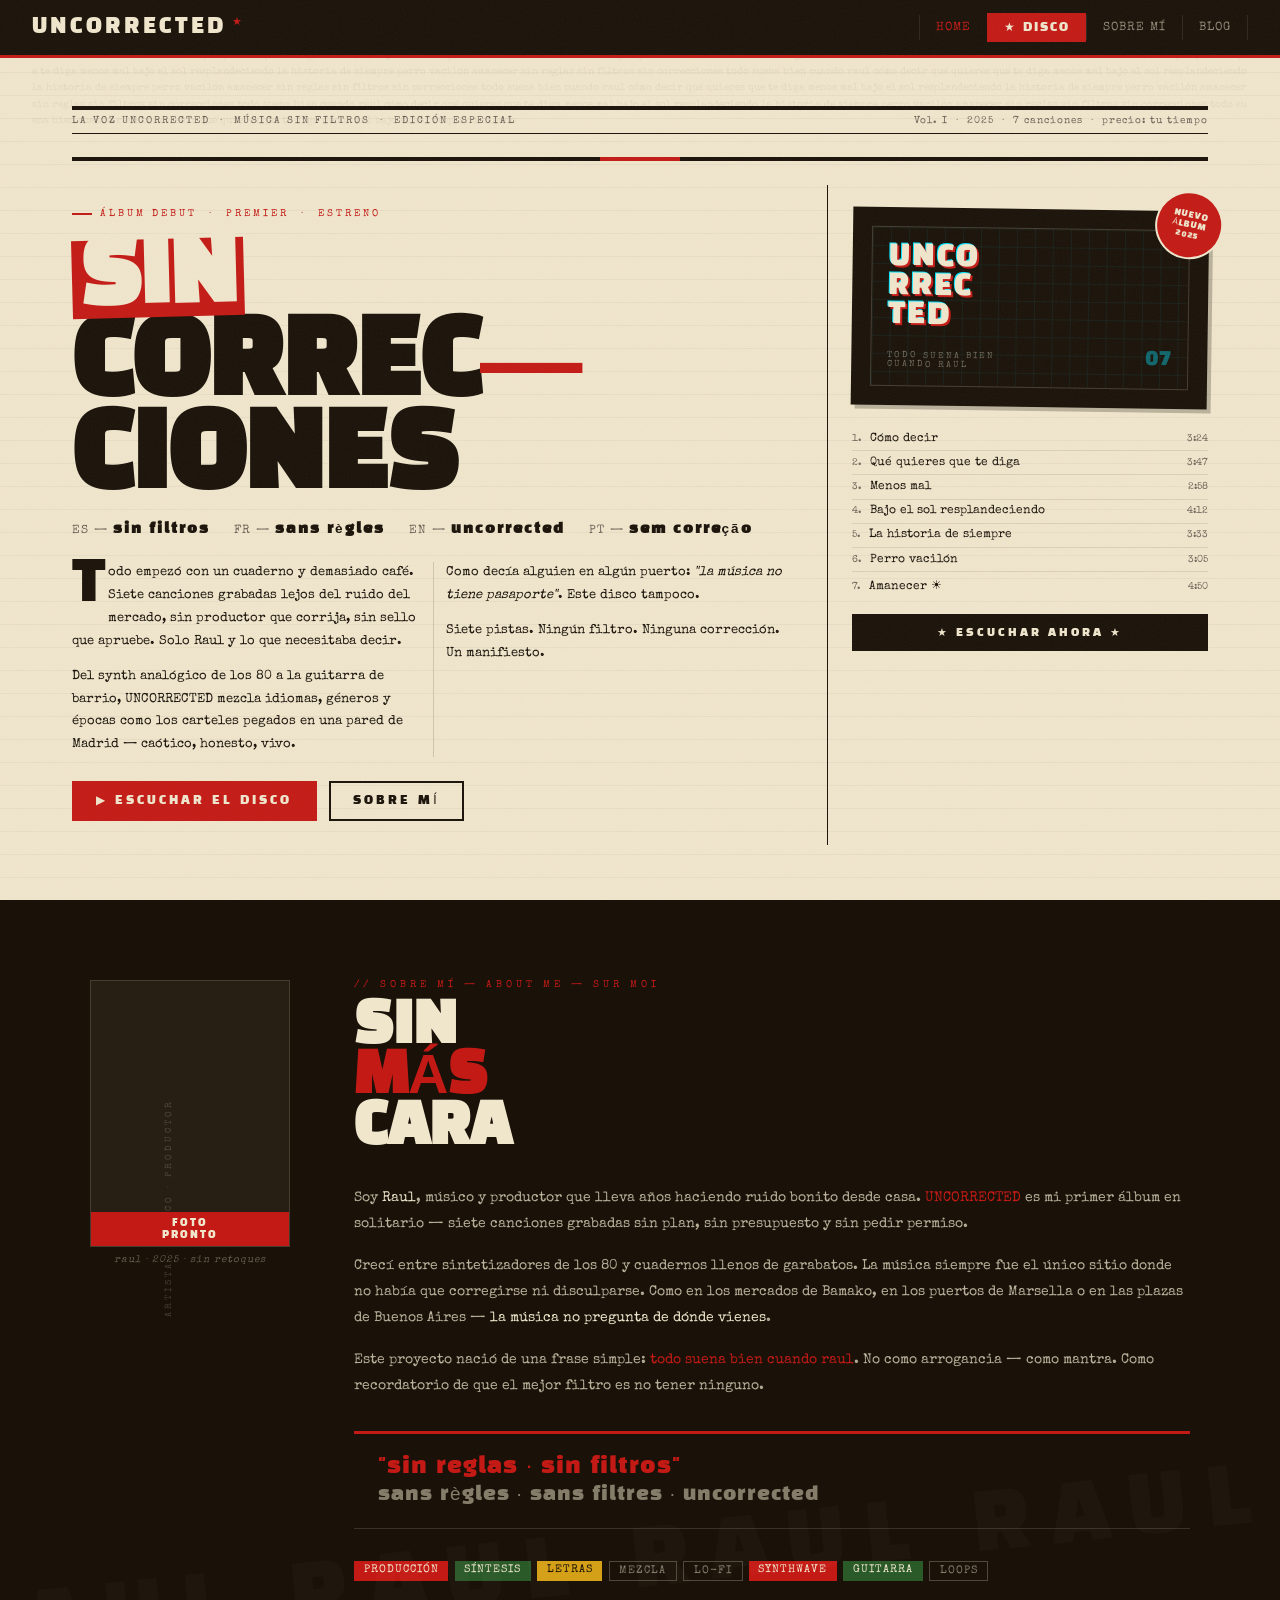
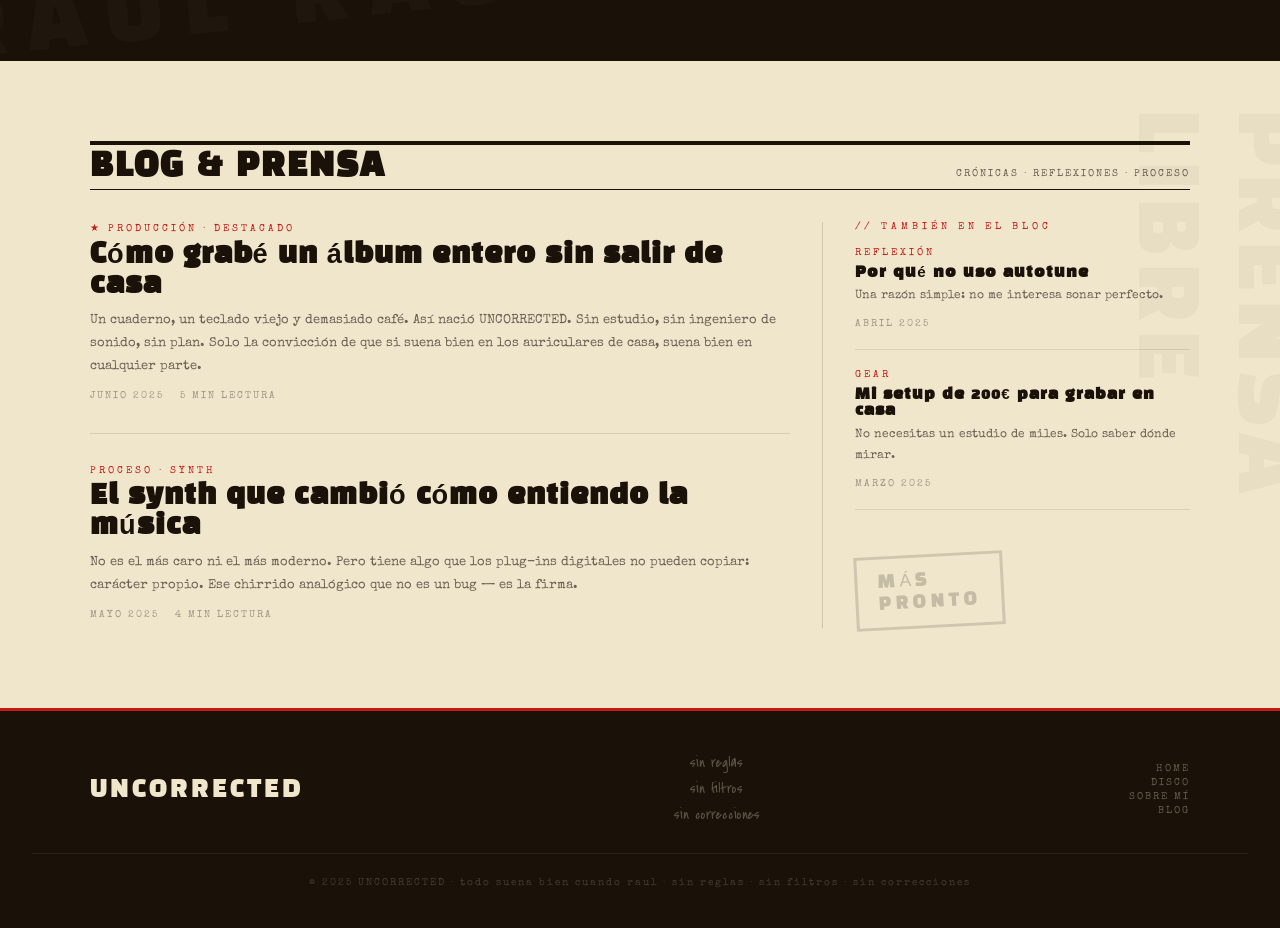
==== index.html @ 06283691 "Add files via upload" ====
<!DOCTYPE html>
<html lang="es">
<head>
<meta charset="UTF-8">
<meta name="viewport" content="width=device-width, initial-scale=1.0">
<title>UNCORRECTED — Home</title>
<link href="https://fonts.googleapis.com/css2?family=Black+Han+Sans&family=Special+Elite&family=Covered+By+Your+Grace&family=Bebas+Neue&family=Share+Tech+Mono&display=swap" rel="stylesheet">
<style>
*, *::before, *::after { margin: 0; padding: 0; box-sizing: border-box; }

:root {
  --papel: #F0E6CC;
  --papel-oscuro: #D9C9A3;
  --tinta: #1A1209;
  --rojo: #C41A15;
  --verde: #2A5A28;
  --amarillo: #D4A017;
  --gris: #6B6055;
  --nav-h: 58px;
}

html { scroll-behavior: smooth; }

body {
  background: var(--papel);
  color: var(--tinta);
  font-family: 'Special Elite', serif;
  overflow-x: hidden;
}

/* GRAIN texture overlay */
body::after {
  content: '';
  position: fixed;
  inset: 0;
  background-image: url("data:image/svg+xml,%3Csvg xmlns='http://www.w3.org/2000/svg' width='300' height='300'%3E%3Cfilter id='n'%3E%3CfeTurbulence type='fractalNoise' baseFrequency='0.75' numOctaves='4' stitchTiles='stitch'/%3E%3C/filter%3E%3Crect width='300' height='300' filter='url(%23n)' opacity='0.055'/%3E%3C/svg%3E");
  pointer-events: none;
  z-index: 9000;
}

/* ====== NAV ====== */
nav {
  position: fixed;
  top: 0; left: 0; right: 0;
  height: var(--nav-h);
  z-index: 5000;
  display: flex;
  justify-content: space-between;
  align-items: center;
  padding: 0 2rem;
  background: var(--tinta);
  border-bottom: 3px solid var(--rojo);
}

.nav-logo {
  font-family: 'Black Han Sans', sans-serif;
  font-size: 1.3rem;
  color: var(--papel);
  text-decoration: none;
  letter-spacing: 3px;
  position: relative;
}
.nav-logo::after {
  content: '★';
  color: var(--rojo);
  font-size: 0.7rem;
  margin-left: 6px;
  vertical-align: super;
}

.nav-links {
  display: flex;
  align-items: center;
  gap: 0;
}
.nav-links a {
  color: rgba(240,230,204,0.55);
  text-decoration: none;
  font-family: 'Special Elite', serif;
  font-size: 0.78rem;
  letter-spacing: 1px;
  text-transform: uppercase;
  padding: 0.4rem 1rem;
  border-left: 1px solid rgba(240,230,204,0.1);
  transition: color 0.15s, background 0.15s;
}
.nav-links a:last-child { border-right: 1px solid rgba(240,230,204,0.1); }
.nav-links a:hover { color: var(--papel); background: rgba(196,26,21,0.2); }
.nav-links a.active { color: var(--rojo); }
.nav-links a.nav-disco {
  color: var(--papel);
  background: var(--rojo);
  border-color: var(--rojo);
  font-family: 'Black Han Sans', sans-serif;
  letter-spacing: 2px;
}
.nav-links a.nav-disco:hover { background: #9e1410; }

.nav-burger {
  display: none;
  flex-direction: column;
  gap: 5px;
  cursor: pointer;
  background: none;
  border: none;
  padding: 4px;
}
.nav-burger span { display: block; width: 22px; height: 2px; background: var(--papel); }

/* ====== HERO — PERIÓDICO UNDERGROUND ====== */
.hero {
  min-height: 100vh;
  padding-top: var(--nav-h);
  position: relative;
  overflow: hidden;
  background: var(--papel);
}

/* Fondo de texto periódico fantasma */
.hero-newsprint {
  position: absolute;
  inset: 0;
  font-family: 'Special Elite', serif;
  font-size: 0.65rem;
  color: rgba(26,18,9,0.06);
  line-height: 1.55;
  padding: 2rem;
  word-break: break-all;
  overflow: hidden;
  pointer-events: none;
  user-select: none;
}

/* Líneas horizontales de periódico */
.hero::before {
  content: '';
  position: absolute;
  inset: 0;
  background-image: repeating-linear-gradient(
    0deg,
    transparent,
    transparent 22px,
    rgba(26,18,9,0.04) 22px,
    rgba(26,18,9,0.04) 23px
  );
  pointer-events: none;
}

.hero-inner {
  position: relative;
  z-index: 2;
  max-width: 1200px;
  margin: 0 auto;
  padding: 3rem 2rem 2rem;
  display: grid;
  grid-template-columns: 1fr 380px;
  grid-template-rows: auto auto;
  gap: 0;
  min-height: calc(100vh - var(--nav-h));
  align-items: start;
}

/* CABECERA DEL PERIÓDICO */
.paper-header {
  grid-column: 1 / -1;
  display: flex;
  align-items: center;
  justify-content: space-between;
  border-top: 4px solid var(--tinta);
  border-bottom: 1px solid var(--tinta);
  padding: 0.4rem 0;
  margin-bottom: 0;
}

.paper-title-row {
  font-family: 'Special Elite', serif;
  font-size: 0.62rem;
  color: var(--gris);
  letter-spacing: 2px;
  text-transform: uppercase;
}

.paper-edition {
  font-family: 'Special Elite', serif;
  font-size: 0.6rem;
  color: var(--gris);
  text-align: right;
  letter-spacing: 1px;
}

.paper-divider-row {
  grid-column: 1 / -1;
  display: flex;
  align-items: center;
  gap: 0;
  margin: 0;
}
.pd-thick { flex: 1; height: 4px; background: var(--tinta); }
.pd-red { width: 80px; height: 4px; background: var(--rojo); }
.pd-thin { flex: 1; height: 1px; background: var(--tinta); margin-top: 3px; }

/* COLUMNA PRINCIPAL — titular */
.hero-main {
  padding: 1.5rem 2rem 1.5rem 0;
  border-right: 1px solid var(--tinta);
  position: relative;
}

.hero-kicker {
  font-family: 'Special Elite', serif;
  font-size: 0.65rem;
  letter-spacing: 3px;
  text-transform: uppercase;
  color: var(--rojo);
  margin-bottom: 0.6rem;
  display: flex;
  align-items: center;
  gap: 0.5rem;
}
.hero-kicker::before {
  content: '';
  display: inline-block;
  width: 20px;
  height: 2px;
  background: var(--rojo);
}

.hero-headline {
  font-family: 'Black Han Sans', sans-serif;
  font-size: clamp(3.5rem, 8vw, 6.5rem);
  line-height: 0.9;
  color: var(--tinta);
  letter-spacing: -1px;
  margin-bottom: 1rem;
  position: relative;
}

.hero-headline .word-red { color: var(--rojo); }
.hero-headline .word-stamp {
  display: inline-block;
  background: var(--rojo);
  color: var(--papel);
  padding: 0 8px;
  transform: rotate(-1.5deg);
  font-size: 0.85em;
}

/* texto en varios idiomas */
.hero-multilang {
  display: flex;
  flex-wrap: wrap;
  gap: 0.5rem 1.5rem;
  margin-bottom: 1.5rem;
}
.lang-item {
  font-family: 'Special Elite', serif;
  font-size: 0.72rem;
  color: var(--gris);
  letter-spacing: 1px;
}
.lang-item strong {
  color: var(--tinta);
  font-family: 'Black Han Sans', sans-serif;
  font-size: 0.85rem;
  letter-spacing: 2px;
}

/* Texto cuerpo estilo artículo */
.hero-body-text {
  column-count: 2;
  column-gap: 1.5rem;
  column-rule: 1px solid rgba(26,18,9,0.15);
  font-size: 0.82rem;
  line-height: 1.75;
  color: var(--tinta);
  margin-bottom: 1.5rem;
}

.hero-body-text p { margin-bottom: 0.75rem; break-inside: avoid; }

.hero-body-text .dropcap::first-letter {
  font-family: 'Black Han Sans', sans-serif;
  font-size: 3.5rem;
  line-height: 0.8;
  float: left;
  margin: 0.1rem 0.15rem 0 0;
  color: var(--tinta);
}

/* CTA botones estilo sello */
.hero-ctas {
  display: flex;
  gap: 0.75rem;
  flex-wrap: wrap;
  align-items: center;
  margin-top: 1.5rem;
}

.btn-stamp {
  font-family: 'Black Han Sans', sans-serif;
  font-size: 0.75rem;
  letter-spacing: 3px;
  text-transform: uppercase;
  text-decoration: none;
  padding: 0.6rem 1.4rem;
  display: inline-block;
  transition: all 0.15s;
  position: relative;
}
.btn-stamp-rojo {
  background: var(--rojo);
  color: var(--papel);
  border: 2px solid var(--rojo);
}
.btn-stamp-rojo:hover {
  background: transparent;
  color: var(--rojo);
}
.btn-stamp-outline {
  background: transparent;
  color: var(--tinta);
  border: 2px solid var(--tinta);
}
.btn-stamp-outline:hover {
  background: var(--tinta);
  color: var(--papel);
}

/* COLUMNA LATERAL — carátula + datos */
.hero-side {
  padding: 1.5rem 0 1.5rem 1.5rem;
  position: relative;
}

/* PORTADA simulada */
.cover-card {
  background: var(--tinta);
  padding: 1.2rem;
  position: relative;
  margin-bottom: 1.25rem;
  transform: rotate(0.8deg);
  box-shadow: 4px 4px 0 rgba(26,18,9,0.25);
}

.cover-card-inner {
  border: 1px solid rgba(240,230,204,0.2);
  padding: 1rem;
  min-height: 160px;
  display: flex;
  flex-direction: column;
  justify-content: space-between;
  position: relative;
  overflow: hidden;
}

.cover-grid-bg {
  position: absolute;
  inset: 0;
  background-image:
    linear-gradient(rgba(0,229,255,0.06) 1px, transparent 1px),
    linear-gradient(90deg, rgba(0,229,255,0.06) 1px, transparent 1px);
  background-size: 18px 18px;
}

.cover-album-name {
  font-family: 'Black Han Sans', sans-serif;
  font-size: 1.8rem;
  color: var(--papel);
  text-shadow: 2px 2px 0 var(--rojo), -1px -1px 0 #00E5FF;
  letter-spacing: 2px;
  position: relative;
  z-index: 1;
  line-height: 1;
}

.cover-bottom {
  position: relative;
  z-index: 1;
  display: flex;
  justify-content: space-between;
  align-items: flex-end;
}
.cover-artist {
  font-family: 'Special Elite', serif;
  font-size: 0.55rem;
  color: rgba(240,230,204,0.4);
  letter-spacing: 2px;
  text-transform: uppercase;
}
.cover-pistas {
  font-family: 'Black Han Sans', sans-serif;
  font-size: 1.4rem;
  color: rgba(0,229,255,0.4);
}

/* STICKER decorativo */
.sticker {
  position: absolute;
  font-family: 'Black Han Sans', sans-serif;
  text-transform: uppercase;
  letter-spacing: 1px;
  border-radius: 50%;
  display: flex;
  align-items: center;
  justify-content: center;
  text-align: center;
  line-height: 1.2;
}

.sticker-1 {
  width: 68px; height: 68px;
  background: var(--rojo);
  color: var(--papel);
  font-size: 0.52rem;
  top: -20px; right: -14px;
  transform: rotate(12deg);
  z-index: 5;
  border: 2px solid var(--papel);
}

/* Track list lateral compacto */
.side-tracklist {
  list-style: none;
}
.side-tracklist li {
  display: flex;
  align-items: baseline;
  gap: 0.5rem;
  padding: 0.35rem 0;
  border-bottom: 1px solid rgba(26,18,9,0.1);
  font-size: 0.75rem;
  color: var(--tinta);
}
.side-tracklist li:last-child { border-bottom: none; }
.side-tracklist li .sn { color: var(--gris); font-size: 0.62rem; flex-shrink: 0; }
.side-tracklist li .strack { font-family: 'Special Elite', serif; flex: 1; }
.side-tracklist li .sdur { color: var(--gris); font-size: 0.6rem; flex-shrink: 0; }

/* ESCUCHAR link */
.listen-link {
  display: block;
  margin-top: 1rem;
  text-align: center;
  font-family: 'Black Han Sans', sans-serif;
  font-size: 0.7rem;
  letter-spacing: 3px;
  text-transform: uppercase;
  color: var(--papel);
  background: var(--tinta);
  padding: 0.6rem;
  text-decoration: none;
  border: 2px solid var(--tinta);
  transition: all 0.15s;
}
.listen-link:hover { background: var(--rojo); border-color: var(--rojo); }

/* ====== SOBRE MÍ ====== */
.sobre-section {
  position: relative;
  background: var(--tinta);
  color: var(--papel);
  padding: 5rem 2rem;
  overflow: hidden;
}

.sobre-section::before {
  content: 'RAUL RAUL RAUL RAUL RAUL RAUL RAUL RAUL RAUL RAUL RAUL RAUL RAUL RAUL RAUL RAUL RAUL RAUL RAUL RAUL';
  position: absolute;
  font-family: 'Black Han Sans', sans-serif;
  font-size: 5rem;
  color: rgba(240,230,204,0.025);
  white-space: nowrap;
  top: 50%;
  left: -5%;
  transform: rotate(-6deg) translateY(-50%);
  pointer-events: none;
  letter-spacing: 20px;
}

.sobre-inner {
  max-width: 1100px;
  margin: 0 auto;
  display: grid;
  grid-template-columns: 200px 1fr;
  gap: 4rem;
  align-items: start;
}

.sobre-tag {
  font-family: 'Special Elite', serif;
  font-size: 0.6rem;
  letter-spacing: 4px;
  color: var(--rojo);
  text-transform: uppercase;
  margin-bottom: 0.75rem;
}

.sobre-title {
  font-family: 'Black Han Sans', sans-serif;
  font-size: 3.5rem;
  line-height: 0.9;
  color: var(--papel);
  margin-bottom: 2rem;
  position: relative;
}

.sobre-left {
  position: relative;
}

/* Foto placeholder */
.foto-box {
  width: 100%;
  aspect-ratio: 3/4;
  background: rgba(240,230,204,0.06);
  border: 1px solid rgba(240,230,204,0.15);
  display: flex;
  align-items: center;
  justify-content: center;
  position: relative;
  overflow: hidden;
}
.foto-box::after {
  content: 'foto\Apronto';
  position: absolute;
  bottom: 0; left: 0; right: 0;
  background: var(--rojo);
  color: var(--papel);
  font-family: 'Black Han Sans', sans-serif;
  font-size: 0.6rem;
  letter-spacing: 2px;
  text-transform: uppercase;
  text-align: center;
  padding: 0.3rem;
  white-space: pre;
}

.foto-caption {
  font-family: 'Special Elite', serif;
  font-size: 0.62rem;
  color: rgba(240,230,204,0.35);
  margin-top: 0.5rem;
  text-align: center;
  letter-spacing: 1px;
  font-style: italic;
}

/* etiqueta rotada */
.rotated-label {
  position: absolute;
  left: -30px;
  top: 40%;
  transform: rotate(-90deg) translateX(-50%);
  transform-origin: center;
  font-family: 'Special Elite', serif;
  font-size: 0.55rem;
  letter-spacing: 3px;
  color: rgba(240,230,204,0.2);
  text-transform: uppercase;
  white-space: nowrap;
}

.sobre-right {}

.sobre-body {
  font-family: 'Special Elite', serif;
  font-size: 0.88rem;
  line-height: 1.85;
  color: rgba(240,230,204,0.75);
  margin-bottom: 1rem;
}
.sobre-body .acento { color: var(--papel); }
.sobre-body .rojo { color: var(--rojo); }

/* Cita destacada */
.pullquote {
  margin: 2rem 0;
  padding: 1.25rem 1.5rem;
  border-top: 3px solid var(--rojo);
  border-bottom: 1px solid rgba(240,230,204,0.15);
}
.pullquote p {
  font-family: 'Black Han Sans', sans-serif;
  font-size: 1.4rem;
  line-height: 1.2;
  color: var(--papel);
  letter-spacing: 1px;
}
.pullquote .lang-es { color: var(--rojo); }
.pullquote .lang-fr { color: rgba(240,230,204,0.5); font-size: 0.85em; }

/* Skills como banderas */
.skills-flags {
  display: flex;
  flex-wrap: wrap;
  gap: 0.4rem;
  margin-top: 1.5rem;
}
.flag-tag {
  font-family: 'Special Elite', serif;
  font-size: 0.7rem;
  padding: 0.2rem 0.6rem;
  text-transform: uppercase;
  letter-spacing: 1px;
}
.flag-rojo { background: var(--rojo); color: var(--papel); }
.flag-verde { background: var(--verde); color: var(--papel); }
.flag-amarillo { background: var(--amarillo); color: var(--tinta); }
.flag-outline { border: 1px solid rgba(240,230,204,0.25); color: rgba(240,230,204,0.5); }

/* ====== BLOG ====== */
.blog-section {
  background: var(--papel);
  padding: 5rem 2rem;
  position: relative;
  overflow: hidden;
}

/* sello PRENSA LIBRE fondo */
.blog-section::before {
  content: 'PRENSA LIBRE';
  position: absolute;
  right: -2rem;
  top: 3rem;
  font-family: 'Black Han Sans', sans-serif;
  font-size: 5rem;
  color: rgba(26,18,9,0.04);
  writing-mode: vertical-rl;
  letter-spacing: 8px;
  pointer-events: none;
}

.blog-inner {
  max-width: 1100px;
  margin: 0 auto;
}

.section-masthead {
  display: flex;
  align-items: baseline;
  justify-content: space-between;
  border-top: 4px solid var(--tinta);
  border-bottom: 1px solid var(--tinta);
  padding: 0.4rem 0;
  margin-bottom: 2rem;
}

.section-masthead h2 {
  font-family: 'Black Han Sans', sans-serif;
  font-size: 2rem;
  letter-spacing: 2px;
  line-height: 1;
}

.masthead-sub {
  font-family: 'Special Elite', serif;
  font-size: 0.62rem;
  color: var(--gris);
  letter-spacing: 2px;
  text-transform: uppercase;
}

/* Blog — disposición periódico */
.blog-cols {
  display: grid;
  grid-template-columns: 2fr 1fr;
  gap: 0;
}

.blog-col-main {
  padding-right: 2rem;
  border-right: 1px solid rgba(26,18,9,0.15);
}

.blog-col-side {
  padding-left: 2rem;
}

/* Post principal (grande) */
.post-featured {
  margin-bottom: 2rem;
  padding-bottom: 2rem;
  border-bottom: 1px solid rgba(26,18,9,0.12);
  cursor: pointer;
}

.post-tag {
  font-family: 'Special Elite', serif;
  font-size: 0.6rem;
  letter-spacing: 3px;
  text-transform: uppercase;
  color: var(--rojo);
  margin-bottom: 0.4rem;
}

.post-title {
  font-family: 'Black Han Sans', sans-serif;
  font-size: 1.7rem;
  line-height: 1.1;
  color: var(--tinta);
  margin-bottom: 0.6rem;
  letter-spacing: 1px;
  transition: color 0.15s;
}
.post-featured:hover .post-title { color: var(--rojo); }

.post-excerpt {
  font-family: 'Special Elite', serif;
  font-size: 0.82rem;
  line-height: 1.75;
  color: var(--gris);
  margin-bottom: 0.75rem;
}

.post-meta {
  font-family: 'Special Elite', serif;
  font-size: 0.6rem;
  color: rgba(107,96,85,0.6);
  letter-spacing: 2px;
  text-transform: uppercase;
  display: flex;
  gap: 1rem;
}
.post-meta span { display: flex; align-items: center; gap: 0.3rem; }

/* Post secundario */
.post-small {
  display: flex;
  flex-direction: column;
  gap: 0;
  padding-bottom: 1.25rem;
  margin-bottom: 1.25rem;
  border-bottom: 1px solid rgba(26,18,9,0.1);
  cursor: pointer;
  transition: all 0.15s;
}
.post-small:last-child { border-bottom: none; }
.post-small:hover .post-title { color: var(--rojo); }
.post-small .post-title { font-size: 0.95rem; margin-bottom: 0.3rem; }
.post-small .post-excerpt { font-size: 0.75rem; }

/* Sello PRÓXIMAMENTE */
.coming-soon-stamp {
  display: inline-block;
  background: transparent;
  border: 3px solid rgba(26,18,9,0.15);
  color: rgba(26,18,9,0.2);
  font-family: 'Black Han Sans', sans-serif;
  font-size: 1.1rem;
  letter-spacing: 4px;
  padding: 0.75rem 1.25rem;
  transform: rotate(-3deg);
  margin-top: 1.5rem;
}

/* ====== FOOTER ====== */
footer {
  background: var(--tinta);
  color: rgba(240,230,204,0.35);
  padding: 2.5rem 2rem;
  border-top: 3px solid var(--rojo);
}

.footer-inner {
  max-width: 1100px;
  margin: 0 auto;
  display: flex;
  justify-content: space-between;
  align-items: center;
  flex-wrap: wrap;
  gap: 1rem;
}

.footer-logo {
  font-family: 'Black Han Sans', sans-serif;
  font-size: 1.5rem;
  color: var(--papel);
  letter-spacing: 3px;
}

.footer-mantra {
  font-family: 'Covered By Your Grace', cursive;
  font-size: 0.9rem;
  color: rgba(240,230,204,0.3);
  line-height: 1.8;
  text-align: center;
}

.footer-links {
  display: flex;
  flex-direction: column;
  gap: 0.25rem;
  text-align: right;
}
.footer-links a {
  color: rgba(240,230,204,0.35);
  text-decoration: none;
  font-size: 0.65rem;
  letter-spacing: 2px;
  text-transform: uppercase;
  transition: color 0.15s;
}
.footer-links a:hover { color: var(--rojo); }

.footer-copy {
  width: 100%;
  text-align: center;
  font-size: 0.6rem;
  letter-spacing: 2px;
  border-top: 1px solid rgba(240,230,204,0.08);
  margin-top: 1.5rem;
  padding-top: 1.5rem;
  color: rgba(240,230,204,0.2);
}

/* ====== RESPONSIVE ====== */
@media (max-width: 800px) {
  .hero-inner { grid-template-columns: 1fr; }
  .hero-side { padding: 1rem 0 0; border-top: 1px solid var(--tinta); }
  .hero-main { border-right: none; padding-right: 0; }
  .hero-body-text { column-count: 1; }
  .sobre-inner { grid-template-columns: 1fr; gap: 2rem; }
  .sobre-left { display: none; }
  .blog-cols { grid-template-columns: 1fr; }
  .blog-col-main { border-right: none; padding-right: 0; }
  .blog-col-side { padding-left: 0; border-top: 1px solid rgba(26,18,9,0.1); margin-top: 2rem; padding-top: 2rem; }
  .nav-links { display: none; position: absolute; top: var(--nav-h); left: 0; right: 0; flex-direction: column; background: var(--tinta); border-bottom: 2px solid var(--rojo); padding: 0.5rem 0; }
  .nav-links.open { display: flex; }
  .nav-links a { border-left: none; border-bottom: 1px solid rgba(240,230,204,0.08); padding: 0.75rem 2rem; }
  .nav-burger { display: flex; }
  .footer-inner { flex-direction: column; text-align: center; }
  .footer-links { text-align: center; }
}
</style>
</head>
<body>

<!-- NAV -->
<nav>
  <a class="nav-logo" href="index.html">UNCORRECTED</a>
  <button class="nav-burger" id="burger" aria-label="Menú">
    <span></span><span></span><span></span>
  </button>
  <div class="nav-links" id="navLinks">
    <a href="index.html" class="active">Home</a>
    <a href="disco.html" class="nav-disco">★ Disco</a>
    <a href="#sobre-mi">Sobre mí</a>
    <a href="#blog">Blog</a>
  </div>
</nav>

<!-- HERO — PERIÓDICO -->
<section class="hero">
  <div class="hero-newsprint" aria-hidden="true">
    sin reglas sin filtros sin correcciones todo suena bien cuando raul cómo decir qué quieres que te diga menos mal bajo el sol resplandeciendo la historia de siempre perro vacilón amanecer sin reglas sin filtros sin correcciones todo suena bien cuando raul cómo decir qué quieres que te diga menos mal bajo el sol resplandeciendo la historia de siempre perro vacilón amanecer sin reglas sin filtros sin correcciones todo suena bien cuando raul cómo decir qué quieres que te diga menos mal bajo el sol resplandeciendo la historia de siempre perro vacilón amanecer sin reglas sin filtros sin correcciones todo suena bien cuando raul cómo decir qué quieres que te diga menos mal bajo el sol resplandeciendo la historia de siempre perro vacilón amanecer sin reglas sin filtros sin correcciones todo suena bien cuando raul cómo decir qué quieres que te diga menos mal bajo el sol resplandeciendo la historia de siempre perro vacilón amanecer sin reglas sin filtros sin correcciones todo suena bien cuando raul cómo decir qué quieres que te diga menos mal bajo el sol resplandeciendo la historia de siempre perro vacilón amanecer sin reglas sin filtros sin correcciones todo suena bien cuando raul cómo decir qué quieres que te diga menos mal bajo el sol resplandeciendo
  </div>

  <div class="hero-inner">

    <!-- cabecera periódico -->
    <div class="paper-header">
      <div class="paper-title-row">
        La Voz Uncorrected &nbsp;·&nbsp; Música Sin Filtros &nbsp;·&nbsp; Edición Especial
      </div>
      <div class="paper-edition">
        Vol. I &nbsp;·&nbsp; 2025 &nbsp;·&nbsp; 7 canciones &nbsp;·&nbsp; precio: tu tiempo
      </div>
    </div>

    <!-- divisor grueso rojo -->
    <div class="paper-divider-row">
      <div class="pd-thick"></div>
      <div class="pd-red"></div>
      <div class="pd-thick"></div>
    </div>

    <!-- COLUMNA PRINCIPAL -->
    <div class="hero-main">
      <div class="hero-kicker">álbum debut &nbsp;·&nbsp; premier &nbsp;·&nbsp; estreno</div>

      <h1 class="hero-headline">
        <span class="word-stamp">SIN</span><br>
        CORREC<span class="word-red">—</span><br>
        CIONES
      </h1>

      <div class="hero-multilang">
        <span class="lang-item">ES — <strong>sin filtros</strong></span>
        <span class="lang-item">FR — <strong>sans règles</strong></span>
        <span class="lang-item">EN — <strong>uncorrected</strong></span>
        <span class="lang-item">PT — <strong>sem correção</strong></span>
      </div>

      <div class="hero-body-text">
        <p class="dropcap">Todo empezó con un cuaderno y demasiado café. Siete canciones grabadas lejos del ruido del mercado, sin productor que corrija, sin sello que apruebe. Solo Raul y lo que necesitaba decir.</p>
        <p>Del synth analógico de los 80 a la guitarra de barrio, UNCORRECTED mezcla idiomas, géneros y épocas como los carteles pegados en una pared de Madrid — caótico, honesto, vivo.</p>
        <p>Como decía alguien en algún puerto: <em>"la música no tiene pasaporte"</em>. Este disco tampoco.</p>
        <p>Siete pistas. Ningún filtro. Ninguna corrección. Un manifiesto.</p>
      </div>

      <div class="hero-ctas">
        <a href="disco.html" class="btn-stamp btn-stamp-rojo">▶ Escuchar el disco</a>
        <a href="#sobre-mi" class="btn-stamp btn-stamp-outline">Sobre mí</a>
      </div>
    </div>

    <!-- COLUMNA LATERAL -->
    <div class="hero-side">
      <div class="cover-card">
        <div class="sticker sticker-1">NUEVO<br>ÁLBUM<br>2025</div>
        <div class="cover-card-inner">
          <div class="cover-grid-bg"></div>
          <div class="cover-album-name">UNCO<br>RREC<br>TED</div>
          <div class="cover-bottom">
            <div class="cover-artist">todo suena bien<br>cuando raul</div>
            <div class="cover-pistas">07</div>
          </div>
        </div>
      </div>

      <ul class="side-tracklist">
        <li><span class="sn">1.</span><span class="strack">Cómo decir</span><span class="sdur">3:24</span></li>
        <li><span class="sn">2.</span><span class="strack">Qué quieres que te diga</span><span class="sdur">3:47</span></li>
        <li><span class="sn">3.</span><span class="strack">Menos mal</span><span class="sdur">2:58</span></li>
        <li><span class="sn">4.</span><span class="strack">Bajo el sol resplandeciendo</span><span class="sdur">4:12</span></li>
        <li><span class="sn">5.</span><span class="strack">La historia de siempre</span><span class="sdur">3:33</span></li>
        <li><span class="sn">6.</span><span class="strack">Perro vacilón</span><span class="sdur">3:05</span></li>
        <li><span class="sn">7.</span><span class="strack">Amanecer ☀</span><span class="sdur">4:50</span></li>
      </ul>

      <a href="disco.html" class="listen-link">★ ESCUCHAR AHORA ★</a>
    </div>

  </div>
</section>

<!-- SOBRE MÍ -->
<section class="sobre-section" id="sobre-mi">
  <div class="sobre-inner">
    <div class="sobre-left">
      <div class="rotated-label">ARTISTA · MÚSICO · PRODUCTOR</div>
      <div class="foto-box"></div>
      <div class="foto-caption">raul · 2025 · sin retoques</div>
    </div>

    <div class="sobre-right">
      <div class="sobre-tag">// sobre mí — about me — sur moi</div>
      <h2 class="sobre-title">SIN<br><span style="color:var(--rojo)">MÁS</span><br>CARA</h2>

      <p class="sobre-body">
        Soy <span class="acento">Raul</span>, músico y productor que lleva años haciendo ruido bonito desde casa. <span class="rojo">UNCORRECTED</span> es mi primer álbum en solitario — siete canciones grabadas sin plan, sin presupuesto y sin pedir permiso.
      </p>
      <p class="sobre-body">
        Crecí entre sintetizadores de los 80 y cuadernos llenos de garabatos. La música siempre fue el único sitio donde no había que corregirse ni disculparse. Como en los mercados de Bamako, en los puertos de Marsella o en las plazas de Buenos Aires — <span class="acento">la música no pregunta de dónde vienes</span>.
      </p>
      <p class="sobre-body">
        Este proyecto nació de una frase simple: <span class="rojo">todo suena bien cuando raul</span>. No como arrogancia — como mantra. Como recordatorio de que el mejor filtro es no tener ninguno.
      </p>

      <div class="pullquote">
        <p><span class="lang-es">"sin reglas · sin filtros"</span><br><span class="lang-fr">sans règles · sans filtres · uncorrected</span></p>
      </div>

      <div class="skills-flags">
        <span class="flag-tag flag-rojo">Producción</span>
        <span class="flag-tag flag-verde">Síntesis</span>
        <span class="flag-tag flag-amarillo">Letras</span>
        <span class="flag-tag flag-outline">Mezcla</span>
        <span class="flag-tag flag-outline">Lo-fi</span>
        <span class="flag-tag flag-rojo">Synthwave</span>
        <span class="flag-tag flag-verde">Guitarra</span>
        <span class="flag-tag flag-outline">Loops</span>
      </div>
    </div>
  </div>
</section>

<!-- BLOG -->
<section class="blog-section" id="blog">
  <div class="blog-inner">
    <div class="section-masthead">
      <h2>BLOG &amp; PRENSA</h2>
      <span class="masthead-sub">crónicas · reflexiones · proceso</span>
    </div>

    <div class="blog-cols">
      <div class="blog-col-main">
        <!-- Post grande -->
        <article class="post-featured">
          <div class="post-tag">★ Producción · destacado</div>
          <h3 class="post-title">Cómo grabé un álbum entero sin salir de casa</h3>
          <p class="post-excerpt">Un cuaderno, un teclado viejo y demasiado café. Así nació UNCORRECTED. Sin estudio, sin ingeniero de sonido, sin plan. Solo la convicción de que si suena bien en los auriculares de casa, suena bien en cualquier parte.</p>
          <div class="post-meta">
            <span>Junio 2025</span>
            <span>5 min lectura</span>
          </div>
        </article>

        <!-- Post mediano -->
        <article class="post-featured" style="margin-bottom:0; padding-bottom:0; border-bottom:none;">
          <div class="post-tag">Proceso · synth</div>
          <h3 class="post-title">El synth que cambió cómo entiendo la música</h3>
          <p class="post-excerpt">No es el más caro ni el más moderno. Pero tiene algo que los plug-ins digitales no pueden copiar: carácter propio. Ese chirrido analógico que no es un bug — es la firma.</p>
          <div class="post-meta">
            <span>Mayo 2025</span>
            <span>4 min lectura</span>
          </div>
        </article>
      </div>

      <div class="blog-col-side">
        <div class="sobre-tag" style="margin-bottom:1rem;">// también en el bloc</div>

        <article class="post-small">
          <div class="post-tag">Reflexión</div>
          <h4 class="post-title">Por qué no uso autotune</h4>
          <p class="post-excerpt">Una razón simple: no me interesa sonar perfecto.</p>
          <div class="post-meta"><span>Abril 2025</span></div>
        </article>

        <article class="post-small">
          <div class="post-tag">Gear</div>
          <h4 class="post-title">Mi setup de 200€ para grabar en casa</h4>
          <p class="post-excerpt">No necesitas un estudio de miles. Solo saber dónde mirar.</p>
          <div class="post-meta"><span>Marzo 2025</span></div>
        </article>

        <div class="coming-soon-stamp">MÁS<br>PRONTO</div>
      </div>
    </div>
  </div>
</section>

<!-- FOOTER -->
<footer>
  <div class="footer-inner">
    <div class="footer-logo">UNCORRECTED</div>
    <div class="footer-mantra">
      sin reglas<br>
      sin filtros<br>
      sin correcciones
    </div>
    <div class="footer-links">
      <a href="index.html">Home</a>
      <a href="disco.html">Disco</a>
      <a href="#sobre-mi">Sobre mí</a>
      <a href="#blog">Blog</a>
    </div>
  </div>
  <div class="footer-copy">© 2025 UNCORRECTED · todo suena bien cuando raul · sin reglas · sin filtros · sin correcciones</div>
</footer>

<script>
document.getElementById('burger').addEventListener('click', () =>
  document.getElementById('navLinks').classList.toggle('open')
);
</script>
</body>
</html>
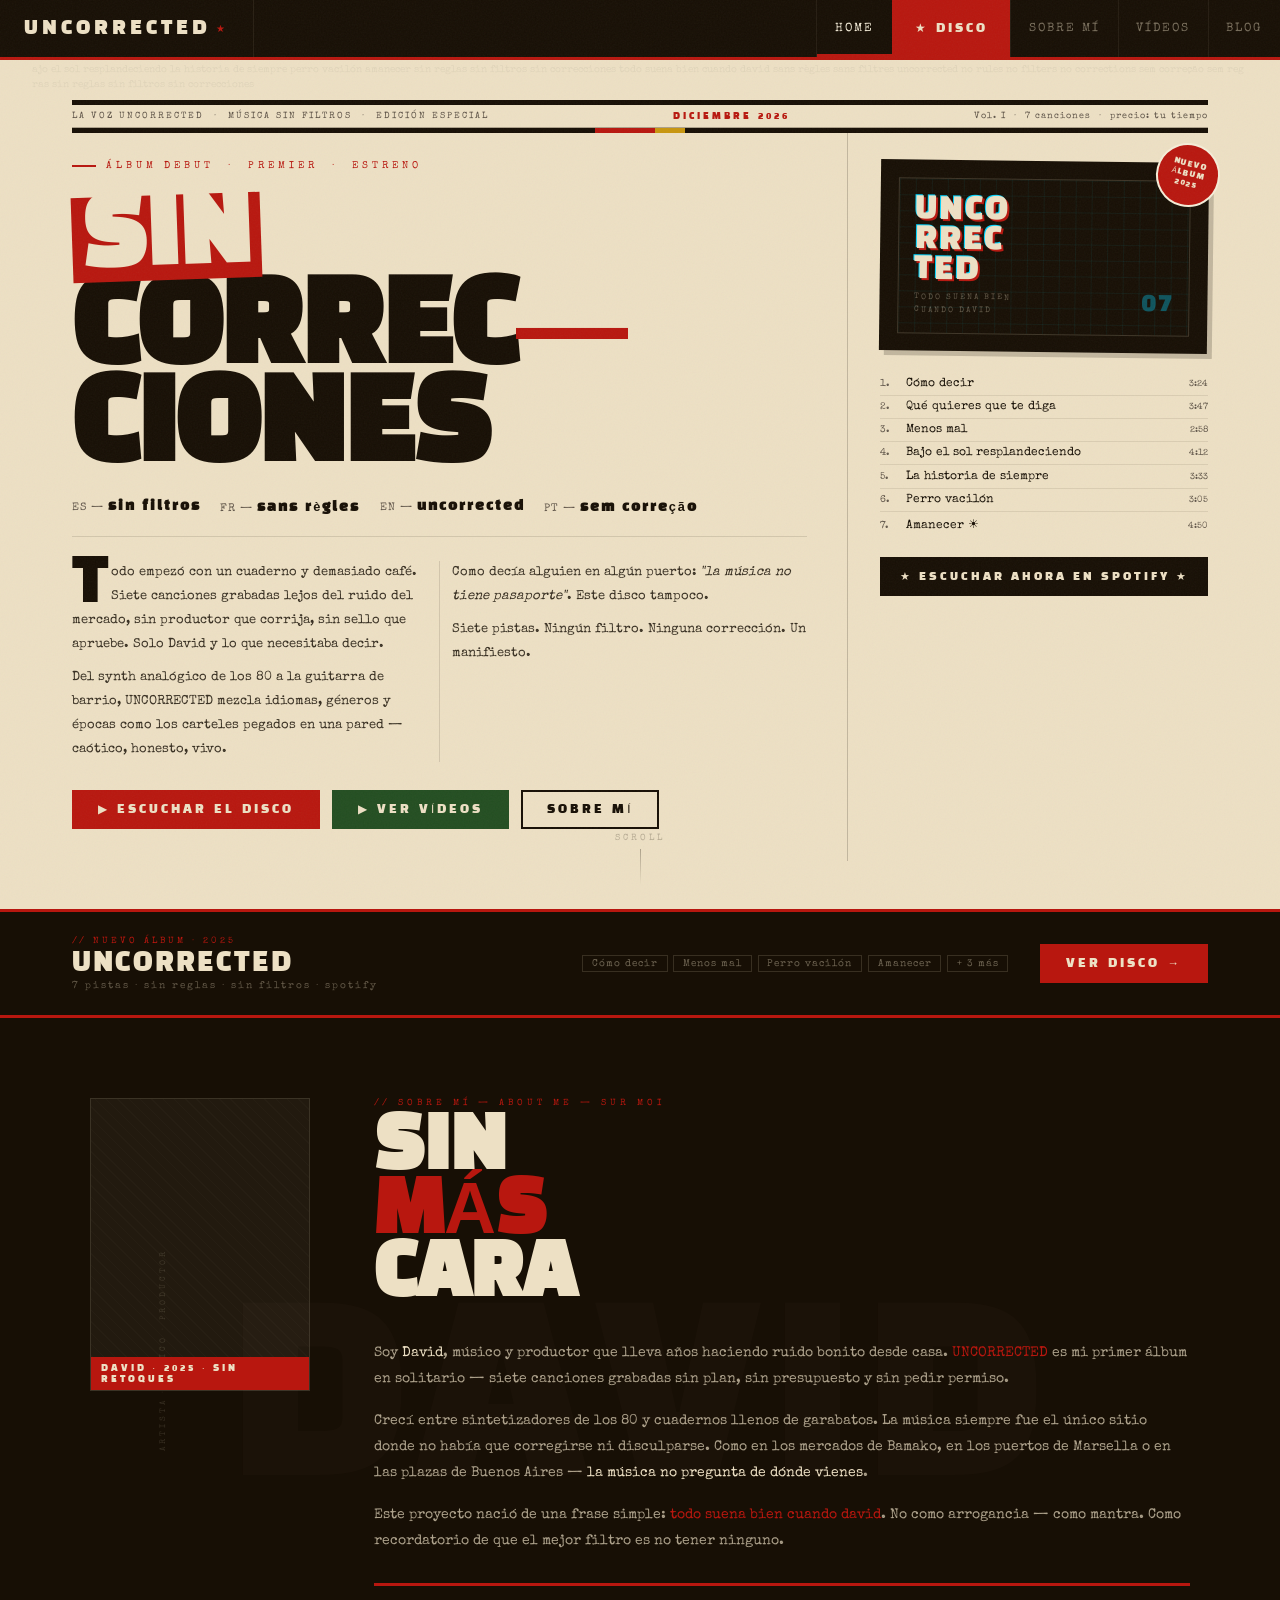
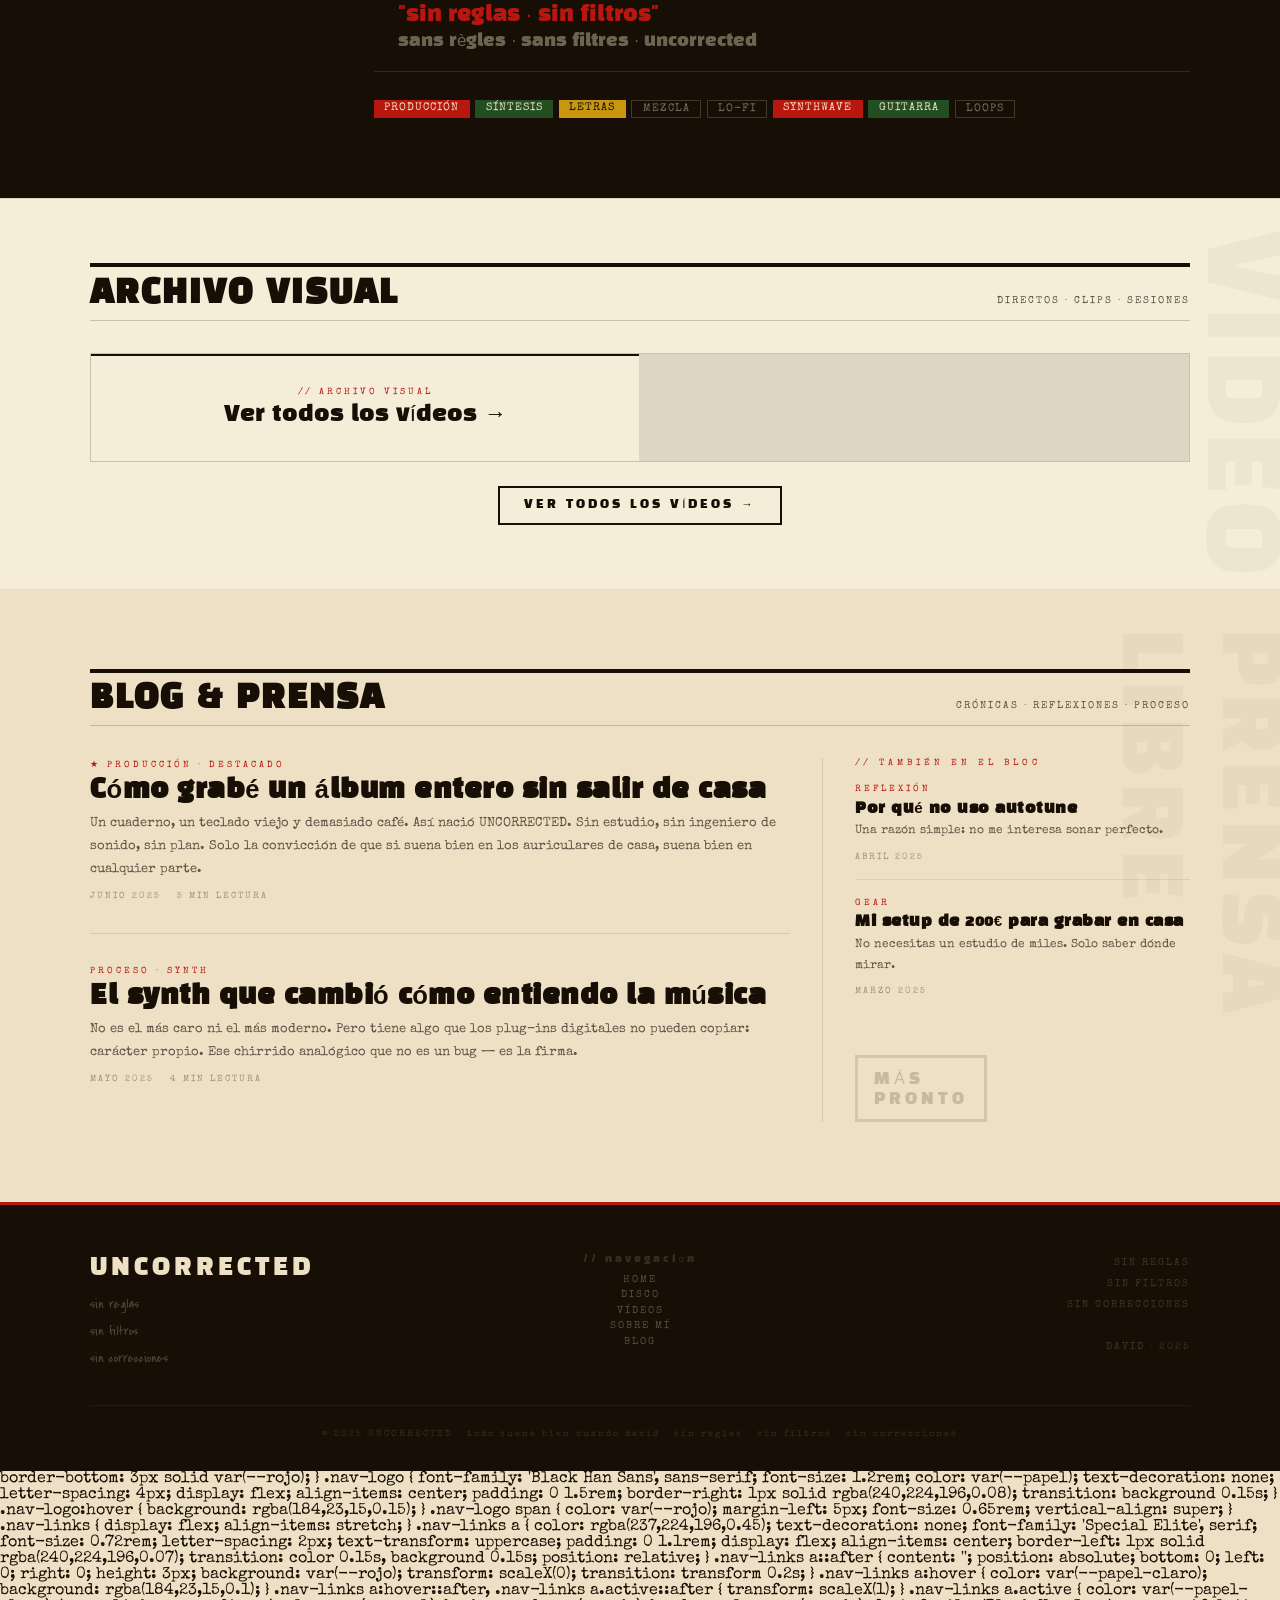
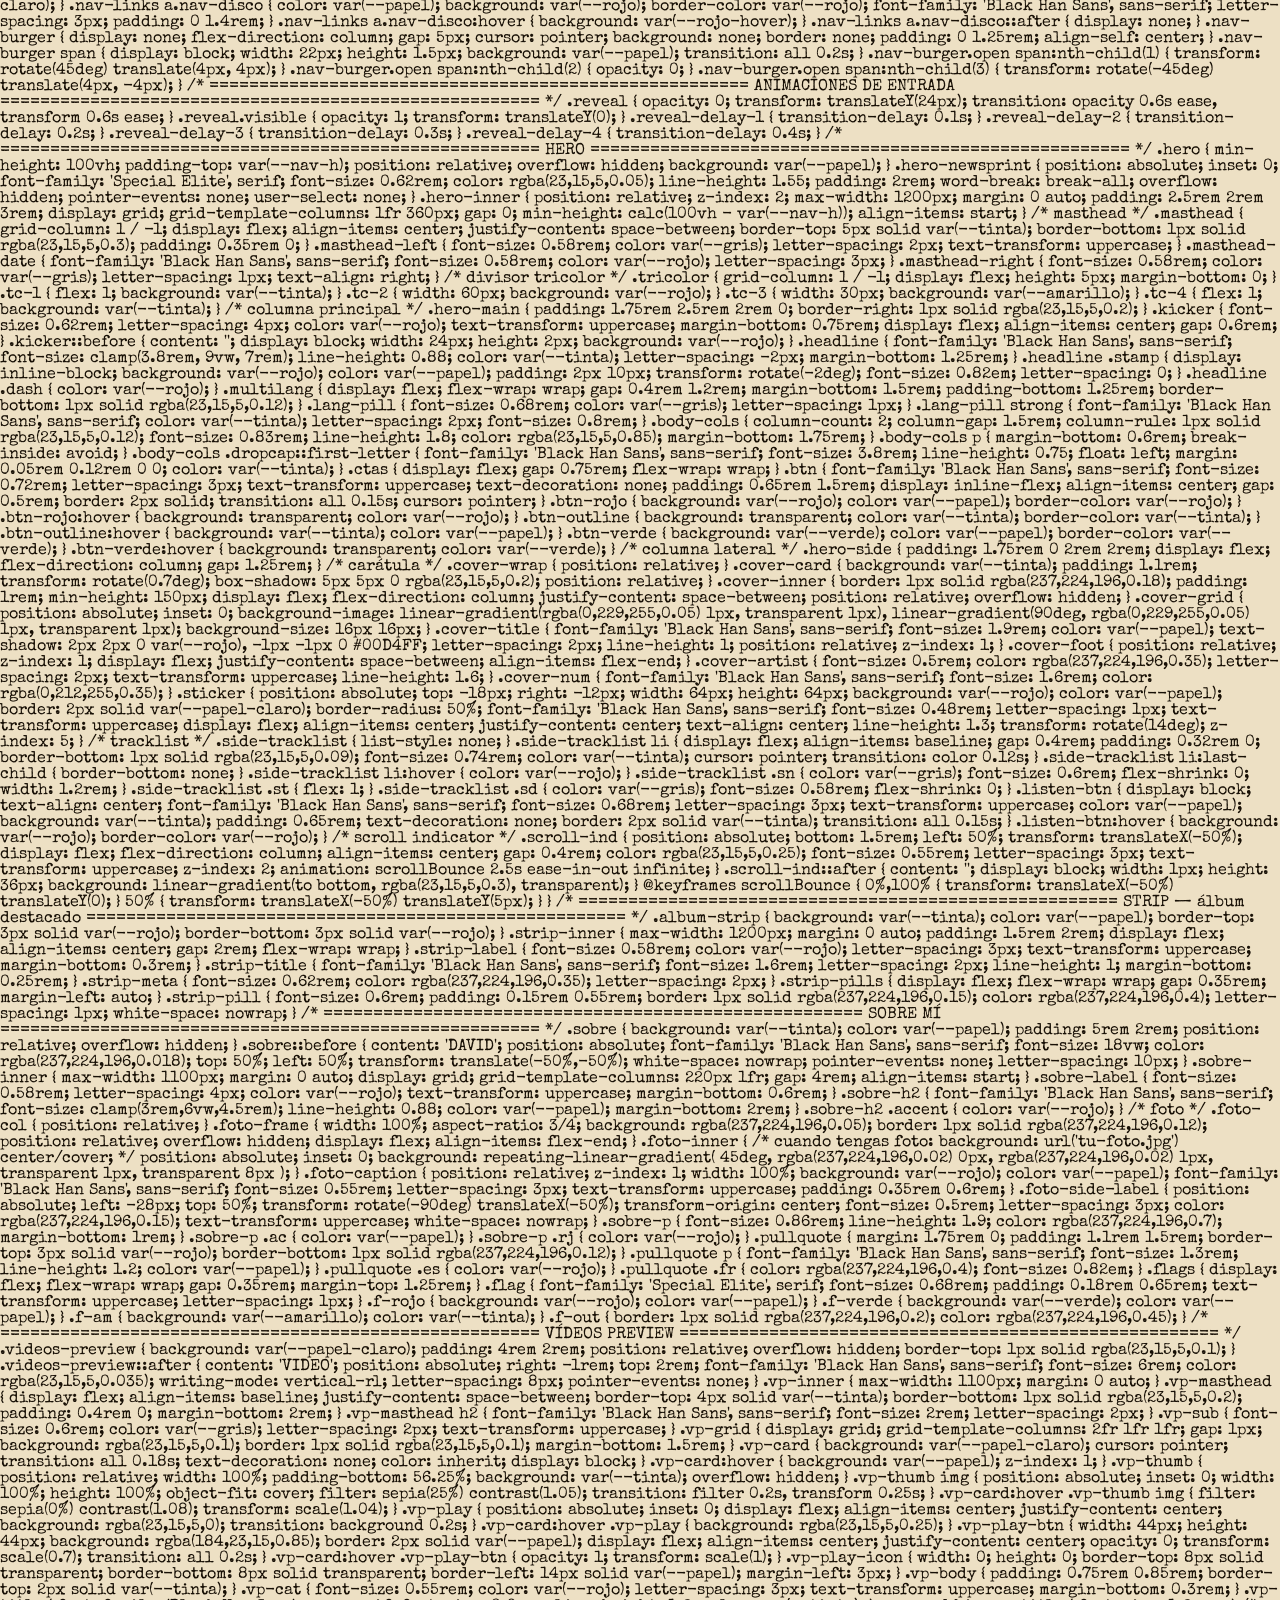
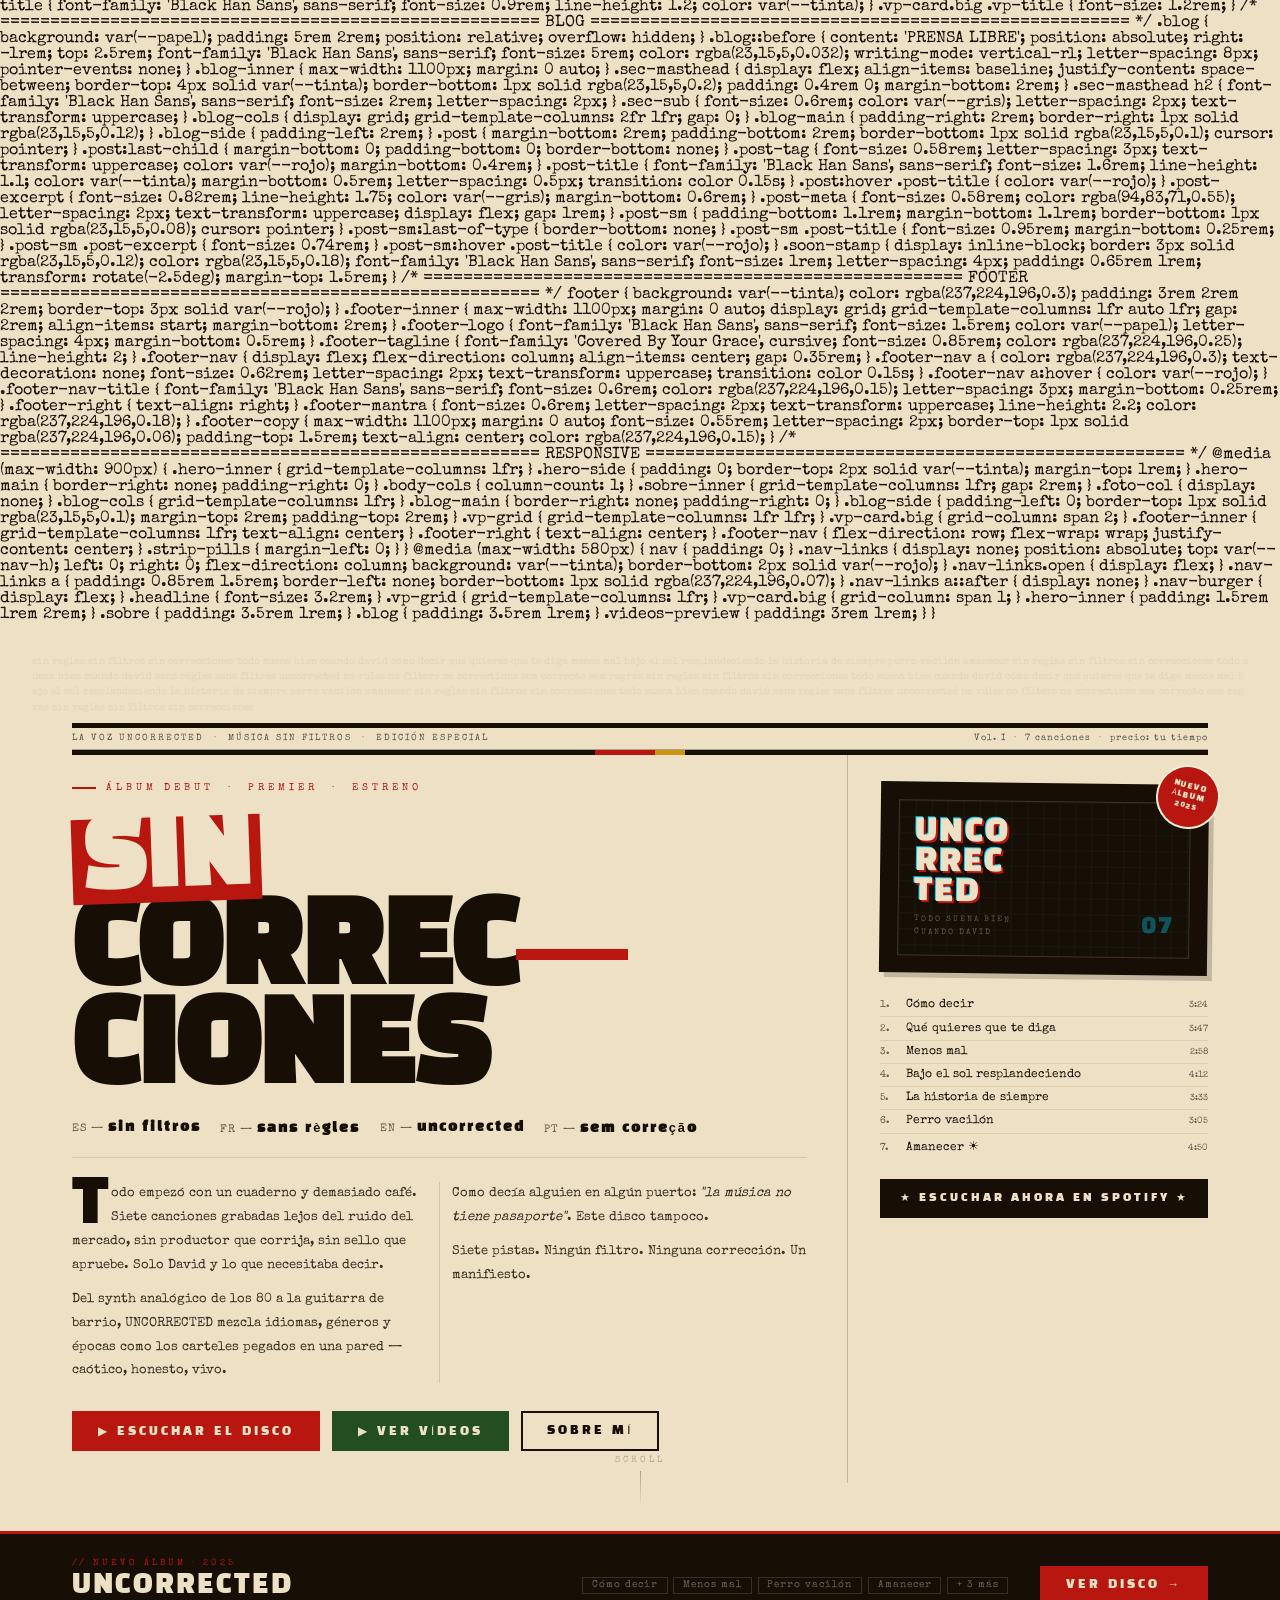
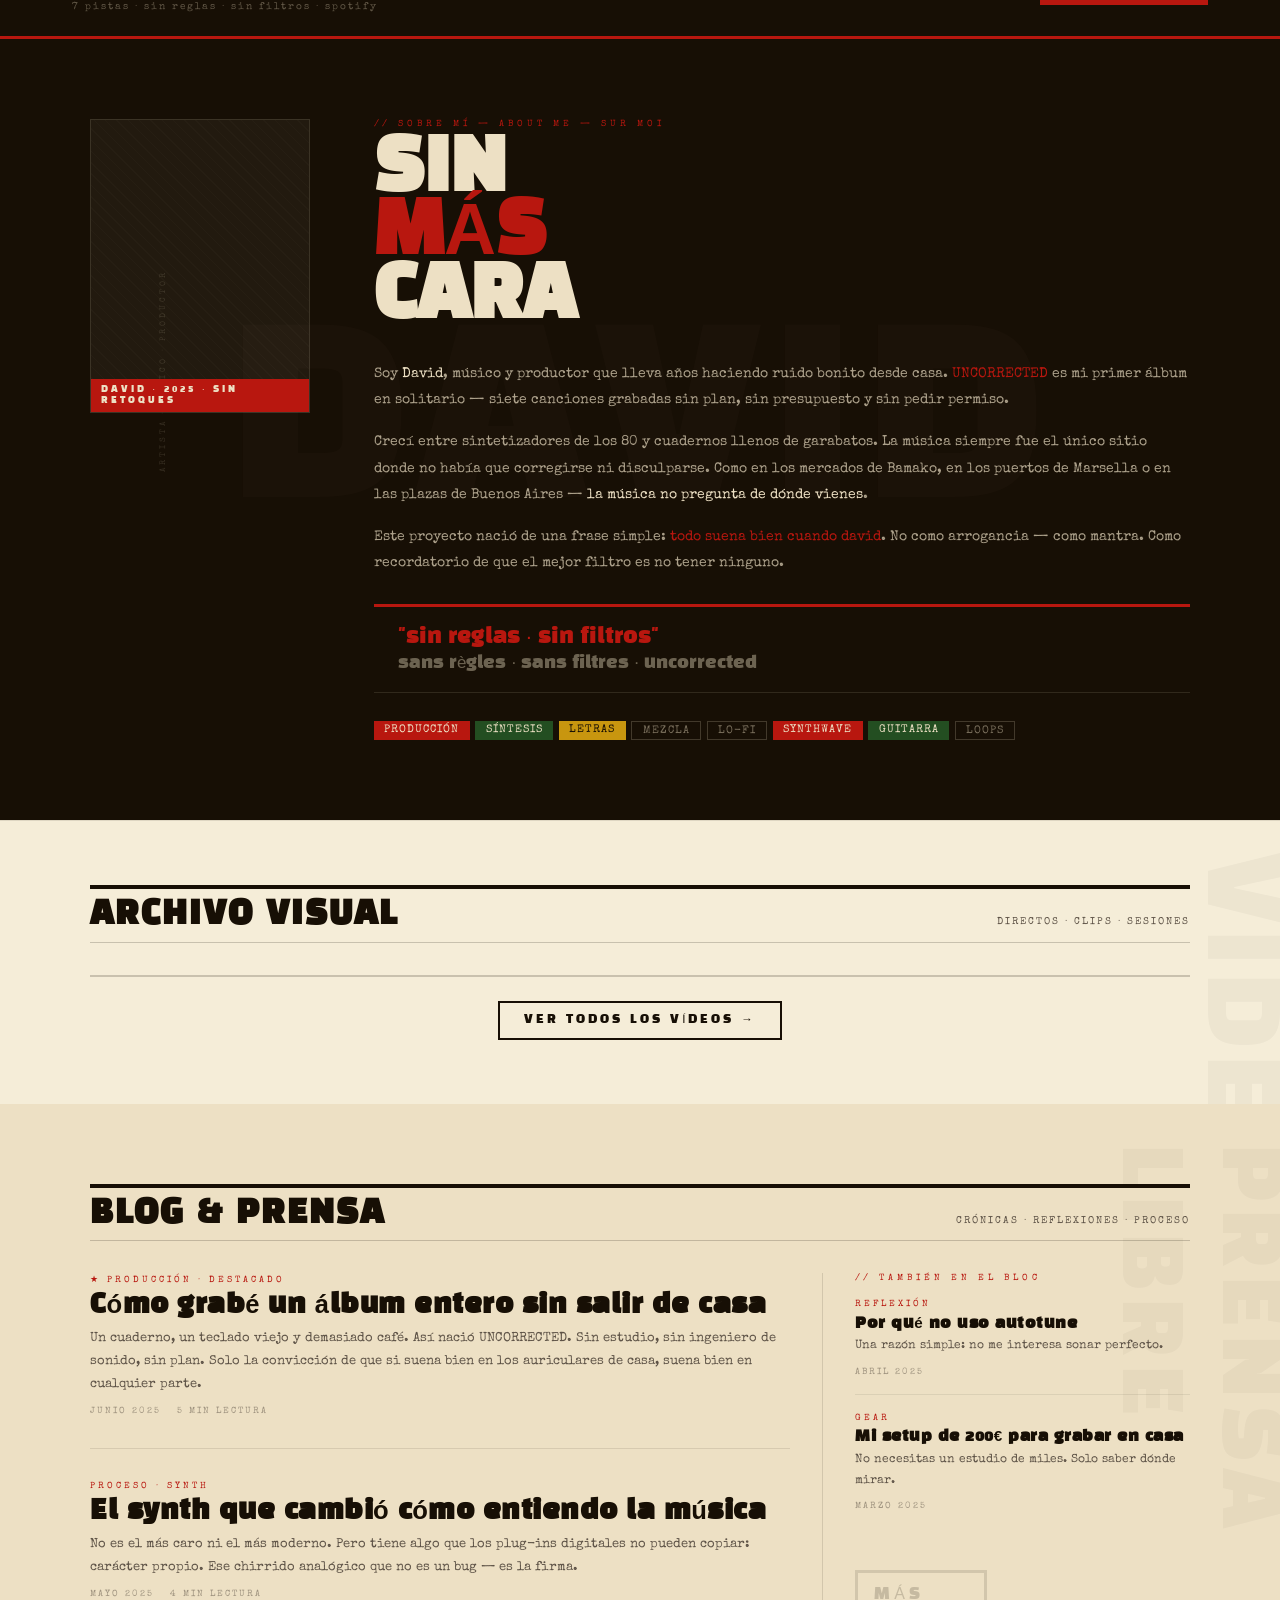
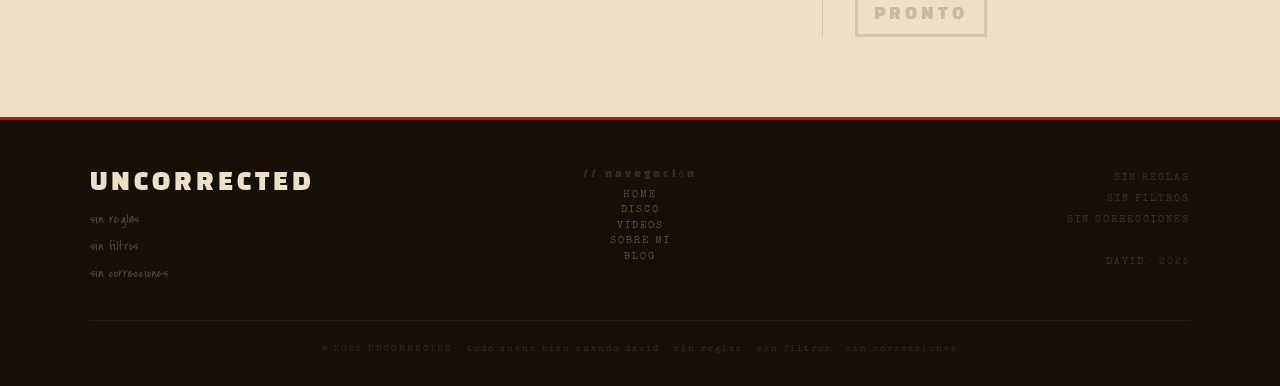
==== commit 32489419: "change the json id" ====
--- a/index.html
+++ b/index.html
@@ -3,20 +3,23 @@
 <head>
 <meta charset="UTF-8">
 <meta name="viewport" content="width=device-width, initial-scale=1.0">
-<title>UNCORRECTED — Home</title>
-<link href="https://fonts.googleapis.com/css2?family=Black+Han+Sans&family=Special+Elite&family=Covered+By+Your+Grace&family=Bebas+Neue&family=Share+Tech+Mono&display=swap" rel="stylesheet">
+<title>UNCORRECTED — David</title>
+<meta name="description" content="David — músico y productor. Álbum UNCORRECTED, 7 canciones sin filtros, sin reglas, sin correcciones.">
+<link href="https://fonts.googleapis.com/css2?family=Black+Han+Sans&family=Special+Elite&family=Covered+By+Your+Grace&display=swap" rel="stylesheet">
 <style>
 *, *::before, *::after { margin: 0; padding: 0; box-sizing: border-box; }
 
 :root {
-  --papel: #F0E6CC;
-  --papel-oscuro: #D9C9A3;
-  --tinta: #1A1209;
-  --rojo: #C41A15;
-  --verde: #2A5A28;
-  --amarillo: #D4A017;
-  --gris: #6B6055;
-  --nav-h: 58px;
+  --papel: #EDE0C4;
+  --papel-claro: #F5EDD8;
+  --papel-oscuro: #C9B98A;
+  --tinta: #170F05;
+  --rojo: #B8170F;
+  --rojo-hover: #8C1009;
+  --verde: #234E21;
+  --amarillo: #C8960F;
+  --gris: #5E5347;
+  --nav-h: 60px;
 }
 
 html { scroll-behavior: smooth; }
@@ -28,86 +31,126 @@
   overflow-x: hidden;
 }
 
-/* GRAIN texture overlay */
+/* grain */
 body::after {
   content: '';
-  position: fixed;
-  inset: 0;
-  background-image: url("data:image/svg+xml,%3Csvg xmlns='http://www.w3.org/2000/svg' width='300' height='300'%3E%3Cfilter id='n'%3E%3CfeTurbulence type='fractalNoise' baseFrequency='0.75' numOctaves='4' stitchTiles='stitch'/%3E%3C/filter%3E%3Crect width='300' height='300' filter='url(%23n)' opacity='0.055'/%3E%3C/svg%3E");
+  position: fixed; inset: 0;
+  background-image: url("data:image/svg+xml,%3Csvg xmlns='http://www.w3.org/2000/svg' width='400' height='400'%3E%3Cfilter id='n'%3E%3CfeTurbulence type='fractalNoise' baseFrequency='0.65' numOctaves='4' stitchTiles='stitch'/%3E%3C/filter%3E%3Crect width='400' height='400' filter='url(%23n)' opacity='0.045'/%3E%3C/svg%3E");
+  pointer-events: none; z-index: 9000;
+}
+
+/* líneas de pentagrama */
+body::before {
+  content: '';
+  position: fixed; inset: 0;
+  background-image: repeating-linear-gradient(
+    0deg, transparent, transparent 23px,
+    rgba(23,15,5,0.032) 23px, rgba(23,15,5,0.032) 24px
+  );
   pointer-events: none;
-  z-index: 9000;
-}
-
-/* ====== NAV ====== */
+}
+
+/* ======================================================
+   NAV
+====================================================== */
 nav {
-  position: fixed;
-  top: 0; left: 0; right: 0;
+  position: fixed; top: 0; left: 0; right: 0;
   height: var(--nav-h);
   z-index: 5000;
   display: flex;
   justify-content: space-between;
-  align-items: center;
-  padding: 0 2rem;
+  align-items: stretch;
   background: var(--tinta);
   border-bottom: 3px solid var(--rojo);
 }
 
 .nav-logo {
   font-family: 'Black Han Sans', sans-serif;
-  font-size: 1.3rem;
+  font-size: 1.2rem;
   color: var(--papel);
   text-decoration: none;
-  letter-spacing: 3px;
-  position: relative;
-}
-.nav-logo::after {
-  content: '★';
-  color: var(--rojo);
-  font-size: 0.7rem;
-  margin-left: 6px;
-  vertical-align: super;
-}
+  letter-spacing: 4px;
+  display: flex;
+  align-items: center;
+  padding: 0 1.5rem;
+  border-right: 1px solid rgba(240,224,196,0.08);
+  transition: background 0.15s;
+}
+.nav-logo:hover { background: rgba(184,23,15,0.15); }
+.nav-logo span { color: var(--rojo); margin-left: 5px; font-size: 0.65rem; vertical-align: super; }
 
 .nav-links {
   display: flex;
-  align-items: center;
-  gap: 0;
+  align-items: stretch;
 }
 .nav-links a {
-  color: rgba(240,230,204,0.55);
+  color: rgba(237,224,196,0.45);
   text-decoration: none;
   font-family: 'Special Elite', serif;
-  font-size: 0.78rem;
-  letter-spacing: 1px;
-  text-transform: uppercase;
-  padding: 0.4rem 1rem;
-  border-left: 1px solid rgba(240,230,204,0.1);
+  font-size: 0.72rem;
+  letter-spacing: 2px;
+  text-transform: uppercase;
+  padding: 0 1.1rem;
+  display: flex;
+  align-items: center;
+  border-left: 1px solid rgba(240,224,196,0.07);
   transition: color 0.15s, background 0.15s;
-}
-.nav-links a:last-child { border-right: 1px solid rgba(240,230,204,0.1); }
-.nav-links a:hover { color: var(--papel); background: rgba(196,26,21,0.2); }
-.nav-links a.active { color: var(--rojo); }
+  position: relative;
+}
+.nav-links a::after {
+  content: '';
+  position: absolute;
+  bottom: 0; left: 0; right: 0;
+  height: 3px;
+  background: var(--rojo);
+  transform: scaleX(0);
+  transition: transform 0.2s;
+}
+.nav-links a:hover { color: var(--papel-claro); background: rgba(184,23,15,0.1); }
+.nav-links a:hover::after, .nav-links a.active::after { transform: scaleX(1); }
+.nav-links a.active { color: var(--papel-claro); }
+
 .nav-links a.nav-disco {
   color: var(--papel);
   background: var(--rojo);
   border-color: var(--rojo);
   font-family: 'Black Han Sans', sans-serif;
-  letter-spacing: 2px;
-}
-.nav-links a.nav-disco:hover { background: #9e1410; }
+  letter-spacing: 3px;
+  padding: 0 1.4rem;
+}
+.nav-links a.nav-disco:hover { background: var(--rojo-hover); }
+.nav-links a.nav-disco::after { display: none; }
 
 .nav-burger {
-  display: none;
-  flex-direction: column;
-  gap: 5px;
-  cursor: pointer;
-  background: none;
-  border: none;
-  padding: 4px;
-}
-.nav-burger span { display: block; width: 22px; height: 2px; background: var(--papel); }
-
-/* ====== HERO — PERIÓDICO UNDERGROUND ====== */
+  display: none; flex-direction: column; gap: 5px;
+  cursor: pointer; background: none; border: none;
+  padding: 0 1.25rem; align-self: center;
+}
+.nav-burger span { display: block; width: 22px; height: 1.5px; background: var(--papel); transition: all 0.2s; }
+.nav-burger.open span:nth-child(1) { transform: rotate(45deg) translate(4px, 4px); }
+.nav-burger.open span:nth-child(2) { opacity: 0; }
+.nav-burger.open span:nth-child(3) { transform: rotate(-45deg) translate(4px, -4px); }
+
+/* ======================================================
+   ANIMACIONES DE ENTRADA
+====================================================== */
+.reveal {
+  opacity: 0;
+  transform: translateY(24px);
+  transition: opacity 0.6s ease, transform 0.6s ease;
+}
+.reveal.visible {
+  opacity: 1;
+  transform: translateY(0);
+}
+.reveal-delay-1 { transition-delay: 0.1s; }
+.reveal-delay-2 { transition-delay: 0.2s; }
+.reveal-delay-3 { transition-delay: 0.3s; }
+.reveal-delay-4 { transition-delay: 0.4s; }
+
+/* ======================================================
+   HERO
+====================================================== */
 .hero {
   min-height: 100vh;
   padding-top: var(--nav-h);
@@ -116,13 +159,11 @@
   background: var(--papel);
 }
 
-/* Fondo de texto periódico fantasma */
 .hero-newsprint {
-  position: absolute;
-  inset: 0;
+  position: absolute; inset: 0;
   font-family: 'Special Elite', serif;
-  font-size: 0.65rem;
-  color: rgba(26,18,9,0.06);
+  font-size: 0.62rem;
+  color: rgba(23,15,5,0.05);
   line-height: 1.55;
   padding: 2rem;
   word-break: break-all;
@@ -131,705 +172,828 @@
   user-select: none;
 }
 
-/* Líneas horizontales de periódico */
-.hero::before {
-  content: '';
-  position: absolute;
-  inset: 0;
-  background-image: repeating-linear-gradient(
-    0deg,
-    transparent,
-    transparent 22px,
-    rgba(26,18,9,0.04) 22px,
-    rgba(26,18,9,0.04) 23px
-  );
-  pointer-events: none;
-}
-
 .hero-inner {
-  position: relative;
-  z-index: 2;
+  position: relative; z-index: 2;
   max-width: 1200px;
   margin: 0 auto;
-  padding: 3rem 2rem 2rem;
+  padding: 2.5rem 2rem 3rem;
   display: grid;
-  grid-template-columns: 1fr 380px;
-  grid-template-rows: auto auto;
+  grid-template-columns: 1fr 360px;
   gap: 0;
   min-height: calc(100vh - var(--nav-h));
   align-items: start;
 }
 
-/* CABECERA DEL PERIÓDICO */
-.paper-header {
+/* masthead */
+.masthead {
   grid-column: 1 / -1;
   display: flex;
   align-items: center;
   justify-content: space-between;
-  border-top: 4px solid var(--tinta);
-  border-bottom: 1px solid var(--tinta);
-  padding: 0.4rem 0;
-  margin-bottom: 0;
-}
-
-.paper-title-row {
-  font-family: 'Special Elite', serif;
-  font-size: 0.62rem;
+  border-top: 5px solid var(--tinta);
+  border-bottom: 1px solid rgba(23,15,5,0.3);
+  padding: 0.35rem 0;
+}
+.masthead-left {
+  font-size: 0.58rem;
   color: var(--gris);
   letter-spacing: 2px;
   text-transform: uppercase;
 }
-
-.paper-edition {
-  font-family: 'Special Elite', serif;
-  font-size: 0.6rem;
+.masthead-date {
+  font-family: 'Black Han Sans', sans-serif;
+  font-size: 0.58rem;
+  color: var(--rojo);
+  letter-spacing: 3px;
+}
+.masthead-right {
+  font-size: 0.58rem;
   color: var(--gris);
+  letter-spacing: 1px;
   text-align: right;
-  letter-spacing: 1px;
-}
-
-.paper-divider-row {
+}
+
+/* divisor tricolor */
+.tricolor {
   grid-column: 1 / -1;
   display: flex;
+  height: 5px;
+  margin-bottom: 0;
+}
+.tc-1 { flex: 1; background: var(--tinta); }
+.tc-2 { width: 60px; background: var(--rojo); }
+.tc-3 { width: 30px; background: var(--amarillo); }
+.tc-4 { flex: 1; background: var(--tinta); }
+
+/* columna principal */
+.hero-main {
+  padding: 1.75rem 2.5rem 2rem 0;
+  border-right: 1px solid rgba(23,15,5,0.2);
+}
+
+.kicker {
+  font-size: 0.62rem;
+  letter-spacing: 4px;
+  color: var(--rojo);
+  text-transform: uppercase;
+  margin-bottom: 0.75rem;
+  display: flex;
   align-items: center;
-  gap: 0;
-  margin: 0;
-}
-.pd-thick { flex: 1; height: 4px; background: var(--tinta); }
-.pd-red { width: 80px; height: 4px; background: var(--rojo); }
-.pd-thin { flex: 1; height: 1px; background: var(--tinta); margin-top: 3px; }
-
-/* COLUMNA PRINCIPAL — titular */
-.hero-main {
-  padding: 1.5rem 2rem 1.5rem 0;
-  border-right: 1px solid var(--tinta);
-  position: relative;
-}
-
-.hero-kicker {
-  font-family: 'Special Elite', serif;
-  font-size: 0.65rem;
-  letter-spacing: 3px;
-  text-transform: uppercase;
-  color: var(--rojo);
-  margin-bottom: 0.6rem;
-  display: flex;
-  align-items: center;
-  gap: 0.5rem;
-}
-.hero-kicker::before {
+  gap: 0.6rem;
+}
+.kicker::before {
   content: '';
-  display: inline-block;
-  width: 20px;
-  height: 2px;
+  display: block;
+  width: 24px; height: 2px;
   background: var(--rojo);
 }
 
-.hero-headline {
-  font-family: 'Black Han Sans', sans-serif;
-  font-size: clamp(3.5rem, 8vw, 6.5rem);
-  line-height: 0.9;
+.headline {
+  font-family: 'Black Han Sans', sans-serif;
+  font-size: clamp(3.8rem, 9vw, 7rem);
+  line-height: 0.88;
   color: var(--tinta);
-  letter-spacing: -1px;
-  margin-bottom: 1rem;
-  position: relative;
-}
-
-.hero-headline .word-red { color: var(--rojo); }
-.hero-headline .word-stamp {
+  letter-spacing: -2px;
+  margin-bottom: 1.25rem;
+}
+.headline .stamp {
   display: inline-block;
   background: var(--rojo);
   color: var(--papel);
-  padding: 0 8px;
-  transform: rotate(-1.5deg);
-  font-size: 0.85em;
-}
-
-/* texto en varios idiomas */
-.hero-multilang {
+  padding: 2px 10px;
+  transform: rotate(-2deg);
+  font-size: 0.82em;
+  letter-spacing: 0;
+}
+.headline .dash { color: var(--rojo); }
+
+.multilang {
   display: flex;
   flex-wrap: wrap;
-  gap: 0.5rem 1.5rem;
+  gap: 0.4rem 1.2rem;
   margin-bottom: 1.5rem;
-}
-.lang-item {
-  font-family: 'Special Elite', serif;
-  font-size: 0.72rem;
+  padding-bottom: 1.25rem;
+  border-bottom: 1px solid rgba(23,15,5,0.12);
+}
+.lang-pill {
+  font-size: 0.68rem;
   color: var(--gris);
   letter-spacing: 1px;
 }
-.lang-item strong {
+.lang-pill strong {
+  font-family: 'Black Han Sans', sans-serif;
   color: var(--tinta);
-  font-family: 'Black Han Sans', sans-serif;
-  font-size: 0.85rem;
   letter-spacing: 2px;
-}
-
-/* Texto cuerpo estilo artículo */
-.hero-body-text {
+  font-size: 0.8rem;
+}
+
+.body-cols {
   column-count: 2;
   column-gap: 1.5rem;
-  column-rule: 1px solid rgba(26,18,9,0.15);
-  font-size: 0.82rem;
-  line-height: 1.75;
+  column-rule: 1px solid rgba(23,15,5,0.12);
+  font-size: 0.83rem;
+  line-height: 1.8;
+  color: rgba(23,15,5,0.85);
+  margin-bottom: 1.75rem;
+}
+.body-cols p { margin-bottom: 0.6rem; break-inside: avoid; }
+.body-cols .dropcap::first-letter {
+  font-family: 'Black Han Sans', sans-serif;
+  font-size: 3.8rem;
+  line-height: 0.75;
+  float: left;
+  margin: 0.05rem 0.12rem 0 0;
   color: var(--tinta);
-  margin-bottom: 1.5rem;
-}
-
-.hero-body-text p { margin-bottom: 0.75rem; break-inside: avoid; }
-
-.hero-body-text .dropcap::first-letter {
-  font-family: 'Black Han Sans', sans-serif;
-  font-size: 3.5rem;
-  line-height: 0.8;
-  float: left;
-  margin: 0.1rem 0.15rem 0 0;
-  color: var(--tinta);
-}
-
-/* CTA botones estilo sello */
-.hero-ctas {
+}
+
+.ctas {
   display: flex;
   gap: 0.75rem;
   flex-wrap: wrap;
+}
+
+.btn {
+  font-family: 'Black Han Sans', sans-serif;
+  font-size: 0.72rem;
+  letter-spacing: 3px;
+  text-transform: uppercase;
+  text-decoration: none;
+  padding: 0.65rem 1.5rem;
+  display: inline-flex;
   align-items: center;
-  margin-top: 1.5rem;
-}
-
-.btn-stamp {
-  font-family: 'Black Han Sans', sans-serif;
-  font-size: 0.75rem;
-  letter-spacing: 3px;
-  text-transform: uppercase;
-  text-decoration: none;
-  padding: 0.6rem 1.4rem;
-  display: inline-block;
+  gap: 0.5rem;
+  border: 2px solid;
   transition: all 0.15s;
+  cursor: pointer;
+}
+.btn-rojo { background: var(--rojo); color: var(--papel); border-color: var(--rojo); }
+.btn-rojo:hover { background: transparent; color: var(--rojo); }
+.btn-outline { background: transparent; color: var(--tinta); border-color: var(--tinta); }
+.btn-outline:hover { background: var(--tinta); color: var(--papel); }
+.btn-verde { background: var(--verde); color: var(--papel); border-color: var(--verde); }
+.btn-verde:hover { background: transparent; color: var(--verde); }
+
+/* columna lateral */
+.hero-side {
+  padding: 1.75rem 0 2rem 2rem;
+  display: flex;
+  flex-direction: column;
+  gap: 1.25rem;
+}
+
+/* carátula */
+.cover-wrap {
   position: relative;
 }
-.btn-stamp-rojo {
-  background: var(--rojo);
-  color: var(--papel);
-  border: 2px solid var(--rojo);
-}
-.btn-stamp-rojo:hover {
-  background: transparent;
-  color: var(--rojo);
-}
-.btn-stamp-outline {
-  background: transparent;
-  color: var(--tinta);
-  border: 2px solid var(--tinta);
-}
-.btn-stamp-outline:hover {
-  background: var(--tinta);
-  color: var(--papel);
-}
-
-/* COLUMNA LATERAL — carátula + datos */
-.hero-side {
-  padding: 1.5rem 0 1.5rem 1.5rem;
-  position: relative;
-}
-
-/* PORTADA simulada */
 .cover-card {
   background: var(--tinta);
-  padding: 1.2rem;
+  padding: 1.1rem;
+  transform: rotate(0.7deg);
+  box-shadow: 5px 5px 0 rgba(23,15,5,0.2);
   position: relative;
-  margin-bottom: 1.25rem;
-  transform: rotate(0.8deg);
-  box-shadow: 4px 4px 0 rgba(26,18,9,0.25);
-}
-
-.cover-card-inner {
-  border: 1px solid rgba(240,230,204,0.2);
+}
+.cover-inner {
+  border: 1px solid rgba(237,224,196,0.18);
   padding: 1rem;
-  min-height: 160px;
+  min-height: 150px;
   display: flex;
   flex-direction: column;
   justify-content: space-between;
   position: relative;
   overflow: hidden;
 }
-
-.cover-grid-bg {
-  position: absolute;
-  inset: 0;
+.cover-grid {
+  position: absolute; inset: 0;
   background-image:
-    linear-gradient(rgba(0,229,255,0.06) 1px, transparent 1px),
-    linear-gradient(90deg, rgba(0,229,255,0.06) 1px, transparent 1px);
-  background-size: 18px 18px;
-}
-
-.cover-album-name {
-  font-family: 'Black Han Sans', sans-serif;
-  font-size: 1.8rem;
+    linear-gradient(rgba(0,229,255,0.05) 1px, transparent 1px),
+    linear-gradient(90deg, rgba(0,229,255,0.05) 1px, transparent 1px);
+  background-size: 16px 16px;
+}
+.cover-title {
+  font-family: 'Black Han Sans', sans-serif;
+  font-size: 1.9rem;
   color: var(--papel);
-  text-shadow: 2px 2px 0 var(--rojo), -1px -1px 0 #00E5FF;
+  text-shadow: 2px 2px 0 var(--rojo), -1px -1px 0 #00D4FF;
   letter-spacing: 2px;
-  position: relative;
-  z-index: 1;
   line-height: 1;
-}
-
-.cover-bottom {
-  position: relative;
-  z-index: 1;
+  position: relative; z-index: 1;
+}
+.cover-foot {
+  position: relative; z-index: 1;
   display: flex;
   justify-content: space-between;
   align-items: flex-end;
 }
 .cover-artist {
-  font-family: 'Special Elite', serif;
-  font-size: 0.55rem;
-  color: rgba(240,230,204,0.4);
+  font-size: 0.5rem;
+  color: rgba(237,224,196,0.35);
   letter-spacing: 2px;
   text-transform: uppercase;
-}
-.cover-pistas {
-  font-family: 'Black Han Sans', sans-serif;
-  font-size: 1.4rem;
-  color: rgba(0,229,255,0.4);
-}
-
-/* STICKER decorativo */
+  line-height: 1.6;
+}
+.cover-num {
+  font-family: 'Black Han Sans', sans-serif;
+  font-size: 1.6rem;
+  color: rgba(0,212,255,0.35);
+}
+
 .sticker {
   position: absolute;
-  font-family: 'Black Han Sans', sans-serif;
-  text-transform: uppercase;
+  top: -18px; right: -12px;
+  width: 64px; height: 64px;
+  background: var(--rojo);
+  color: var(--papel);
+  border: 2px solid var(--papel-claro);
+  border-radius: 50%;
+  font-family: 'Black Han Sans', sans-serif;
+  font-size: 0.48rem;
   letter-spacing: 1px;
-  border-radius: 50%;
+  text-transform: uppercase;
   display: flex;
   align-items: center;
   justify-content: center;
   text-align: center;
-  line-height: 1.2;
-}
-
-.sticker-1 {
-  width: 68px; height: 68px;
-  background: var(--rojo);
-  color: var(--papel);
-  font-size: 0.52rem;
-  top: -20px; right: -14px;
-  transform: rotate(12deg);
+  line-height: 1.3;
+  transform: rotate(14deg);
   z-index: 5;
-  border: 2px solid var(--papel);
-}
-
-/* Track list lateral compacto */
-.side-tracklist {
-  list-style: none;
-}
+}
+
+/* tracklist */
+.side-tracklist { list-style: none; }
 .side-tracklist li {
   display: flex;
   align-items: baseline;
-  gap: 0.5rem;
-  padding: 0.35rem 0;
-  border-bottom: 1px solid rgba(26,18,9,0.1);
-  font-size: 0.75rem;
+  gap: 0.4rem;
+  padding: 0.32rem 0;
+  border-bottom: 1px solid rgba(23,15,5,0.09);
+  font-size: 0.74rem;
   color: var(--tinta);
+  cursor: pointer;
+  transition: color 0.12s;
 }
 .side-tracklist li:last-child { border-bottom: none; }
-.side-tracklist li .sn { color: var(--gris); font-size: 0.62rem; flex-shrink: 0; }
-.side-tracklist li .strack { font-family: 'Special Elite', serif; flex: 1; }
-.side-tracklist li .sdur { color: var(--gris); font-size: 0.6rem; flex-shrink: 0; }
-
-/* ESCUCHAR link */
-.listen-link {
+.side-tracklist li:hover { color: var(--rojo); }
+.side-tracklist .sn { color: var(--gris); font-size: 0.6rem; flex-shrink: 0; width: 1.2rem; }
+.side-tracklist .st { flex: 1; }
+.side-tracklist .sd { color: var(--gris); font-size: 0.58rem; flex-shrink: 0; }
+
+.listen-btn {
   display: block;
-  margin-top: 1rem;
   text-align: center;
   font-family: 'Black Han Sans', sans-serif;
-  font-size: 0.7rem;
+  font-size: 0.68rem;
   letter-spacing: 3px;
   text-transform: uppercase;
   color: var(--papel);
   background: var(--tinta);
-  padding: 0.6rem;
+  padding: 0.65rem;
   text-decoration: none;
   border: 2px solid var(--tinta);
   transition: all 0.15s;
 }
-.listen-link:hover { background: var(--rojo); border-color: var(--rojo); }
-
-/* ====== SOBRE MÍ ====== */
-.sobre-section {
-  position: relative;
+.listen-btn:hover { background: var(--rojo); border-color: var(--rojo); }
+
+/* scroll indicator */
+.scroll-ind {
+  position: absolute;
+  bottom: 1.5rem;
+  left: 50%;
+  transform: translateX(-50%);
+  display: flex;
+  flex-direction: column;
+  align-items: center;
+  gap: 0.4rem;
+  color: rgba(23,15,5,0.25);
+  font-size: 0.55rem;
+  letter-spacing: 3px;
+  text-transform: uppercase;
+  z-index: 2;
+  animation: scrollBounce 2.5s ease-in-out infinite;
+}
+.scroll-ind::after {
+  content: '';
+  display: block;
+  width: 1px; height: 36px;
+  background: linear-gradient(to bottom, rgba(23,15,5,0.3), transparent);
+}
+@keyframes scrollBounce {
+  0%,100% { transform: translateX(-50%) translateY(0); }
+  50% { transform: translateX(-50%) translateY(5px); }
+}
+
+/* ======================================================
+   STRIP — álbum destacado
+====================================================== */
+.album-strip {
+  background: var(--tinta);
+  color: var(--papel);
+  border-top: 3px solid var(--rojo);
+  border-bottom: 3px solid var(--rojo);
+}
+.strip-inner {
+  max-width: 1200px;
+  margin: 0 auto;
+  padding: 1.5rem 2rem;
+  display: flex;
+  align-items: center;
+  gap: 2rem;
+  flex-wrap: wrap;
+}
+.strip-label {
+  font-size: 0.58rem;
+  color: var(--rojo);
+  letter-spacing: 3px;
+  text-transform: uppercase;
+  margin-bottom: 0.3rem;
+}
+.strip-title {
+  font-family: 'Black Han Sans', sans-serif;
+  font-size: 1.6rem;
+  letter-spacing: 2px;
+  line-height: 1;
+  margin-bottom: 0.25rem;
+}
+.strip-meta {
+  font-size: 0.62rem;
+  color: rgba(237,224,196,0.35);
+  letter-spacing: 2px;
+}
+.strip-pills {
+  display: flex;
+  flex-wrap: wrap;
+  gap: 0.35rem;
+  margin-left: auto;
+}
+.strip-pill {
+  font-size: 0.6rem;
+  padding: 0.15rem 0.55rem;
+  border: 1px solid rgba(237,224,196,0.15);
+  color: rgba(237,224,196,0.4);
+  letter-spacing: 1px;
+  white-space: nowrap;
+}
+
+/* ======================================================
+   SOBRE MÍ
+====================================================== */
+.sobre {
   background: var(--tinta);
   color: var(--papel);
   padding: 5rem 2rem;
+  position: relative;
   overflow: hidden;
 }
-
-.sobre-section::before {
-  content: 'RAUL RAUL RAUL RAUL RAUL RAUL RAUL RAUL RAUL RAUL RAUL RAUL RAUL RAUL RAUL RAUL RAUL RAUL RAUL RAUL';
+.sobre::before {
+  content: 'DAVID';
   position: absolute;
   font-family: 'Black Han Sans', sans-serif;
-  font-size: 5rem;
-  color: rgba(240,230,204,0.025);
+  font-size: 18vw;
+  color: rgba(237,224,196,0.018);
+  top: 50%; left: 50%;
+  transform: translate(-50%,-50%);
   white-space: nowrap;
-  top: 50%;
-  left: -5%;
-  transform: rotate(-6deg) translateY(-50%);
   pointer-events: none;
-  letter-spacing: 20px;
-}
-
+  letter-spacing: 10px;
+}
 .sobre-inner {
   max-width: 1100px;
   margin: 0 auto;
   display: grid;
-  grid-template-columns: 200px 1fr;
+  grid-template-columns: 220px 1fr;
   gap: 4rem;
   align-items: start;
 }
 
-.sobre-tag {
-  font-family: 'Special Elite', serif;
-  font-size: 0.6rem;
+.sobre-label {
+  font-size: 0.58rem;
   letter-spacing: 4px;
   color: var(--rojo);
   text-transform: uppercase;
-  margin-bottom: 0.75rem;
-}
-
-.sobre-title {
-  font-family: 'Black Han Sans', sans-serif;
-  font-size: 3.5rem;
-  line-height: 0.9;
+  margin-bottom: 0.6rem;
+}
+.sobre-h2 {
+  font-family: 'Black Han Sans', sans-serif;
+  font-size: clamp(3rem,6vw,4.5rem);
+  line-height: 0.88;
   color: var(--papel);
   margin-bottom: 2rem;
-  position: relative;
-}
-
-.sobre-left {
-  position: relative;
-}
-
-/* Foto placeholder */
-.foto-box {
+}
+.sobre-h2 .accent { color: var(--rojo); }
+
+/* foto */
+.foto-col { position: relative; }
+.foto-frame {
   width: 100%;
   aspect-ratio: 3/4;
-  background: rgba(240,230,204,0.06);
-  border: 1px solid rgba(240,230,204,0.15);
-  display: flex;
-  align-items: center;
-  justify-content: center;
+  background: rgba(237,224,196,0.05);
+  border: 1px solid rgba(237,224,196,0.12);
   position: relative;
   overflow: hidden;
-}
-.foto-box::after {
-  content: 'foto\Apronto';
-  position: absolute;
-  bottom: 0; left: 0; right: 0;
+  display: flex;
+  align-items: flex-end;
+}
+.foto-inner {
+  /* cuando tengas foto: background: url('tu-foto.jpg') center/cover; */
+  position: absolute; inset: 0;
+  background: repeating-linear-gradient(
+    45deg,
+    rgba(237,224,196,0.02) 0px,
+    rgba(237,224,196,0.02) 1px,
+    transparent 1px,
+    transparent 8px
+  );
+}
+.foto-caption {
+  position: relative; z-index: 1;
+  width: 100%;
   background: var(--rojo);
   color: var(--papel);
   font-family: 'Black Han Sans', sans-serif;
-  font-size: 0.6rem;
-  letter-spacing: 2px;
-  text-transform: uppercase;
-  text-align: center;
-  padding: 0.3rem;
-  white-space: pre;
-}
-
-.foto-caption {
-  font-family: 'Special Elite', serif;
-  font-size: 0.62rem;
-  color: rgba(240,230,204,0.35);
-  margin-top: 0.5rem;
-  text-align: center;
-  letter-spacing: 1px;
-  font-style: italic;
-}
-
-/* etiqueta rotada */
-.rotated-label {
+  font-size: 0.55rem;
+  letter-spacing: 3px;
+  text-transform: uppercase;
+  padding: 0.35rem 0.6rem;
+}
+.foto-side-label {
   position: absolute;
-  left: -30px;
-  top: 40%;
+  left: -28px; top: 50%;
   transform: rotate(-90deg) translateX(-50%);
   transform-origin: center;
-  font-family: 'Special Elite', serif;
-  font-size: 0.55rem;
+  font-size: 0.5rem;
   letter-spacing: 3px;
-  color: rgba(240,230,204,0.2);
+  color: rgba(237,224,196,0.15);
   text-transform: uppercase;
   white-space: nowrap;
 }
 
-.sobre-right {}
-
-.sobre-body {
-  font-family: 'Special Elite', serif;
-  font-size: 0.88rem;
-  line-height: 1.85;
-  color: rgba(240,230,204,0.75);
+.sobre-p {
+  font-size: 0.86rem;
+  line-height: 1.9;
+  color: rgba(237,224,196,0.7);
   margin-bottom: 1rem;
 }
-.sobre-body .acento { color: var(--papel); }
-.sobre-body .rojo { color: var(--rojo); }
-
-/* Cita destacada */
+.sobre-p .ac { color: var(--papel); }
+.sobre-p .rj { color: var(--rojo); }
+
 .pullquote {
-  margin: 2rem 0;
-  padding: 1.25rem 1.5rem;
+  margin: 1.75rem 0;
+  padding: 1.1rem 1.5rem;
   border-top: 3px solid var(--rojo);
-  border-bottom: 1px solid rgba(240,230,204,0.15);
+  border-bottom: 1px solid rgba(237,224,196,0.12);
 }
 .pullquote p {
   font-family: 'Black Han Sans', sans-serif;
-  font-size: 1.4rem;
+  font-size: 1.3rem;
   line-height: 1.2;
   color: var(--papel);
+}
+.pullquote .es { color: var(--rojo); }
+.pullquote .fr { color: rgba(237,224,196,0.4); font-size: 0.82em; }
+
+.flags {
+  display: flex;
+  flex-wrap: wrap;
+  gap: 0.35rem;
+  margin-top: 1.25rem;
+}
+.flag {
+  font-family: 'Special Elite', serif;
+  font-size: 0.68rem;
+  padding: 0.18rem 0.65rem;
+  text-transform: uppercase;
   letter-spacing: 1px;
 }
-.pullquote .lang-es { color: var(--rojo); }
-.pullquote .lang-fr { color: rgba(240,230,204,0.5); font-size: 0.85em; }
-
-/* Skills como banderas */
-.skills-flags {
-  display: flex;
-  flex-wrap: wrap;
-  gap: 0.4rem;
-  margin-top: 1.5rem;
-}
-.flag-tag {
-  font-family: 'Special Elite', serif;
-  font-size: 0.7rem;
-  padding: 0.2rem 0.6rem;
-  text-transform: uppercase;
-  letter-spacing: 1px;
-}
-.flag-rojo { background: var(--rojo); color: var(--papel); }
-.flag-verde { background: var(--verde); color: var(--papel); }
-.flag-amarillo { background: var(--amarillo); color: var(--tinta); }
-.flag-outline { border: 1px solid rgba(240,230,204,0.25); color: rgba(240,230,204,0.5); }
-
-/* ====== BLOG ====== */
-.blog-section {
+.f-rojo   { background: var(--rojo); color: var(--papel); }
+.f-verde  { background: var(--verde); color: var(--papel); }
+.f-am     { background: var(--amarillo); color: var(--tinta); }
+.f-out    { border: 1px solid rgba(237,224,196,0.2); color: rgba(237,224,196,0.45); }
+
+/* ======================================================
+   VÍDEOS PREVIEW
+====================================================== */
+.videos-preview {
+  background: var(--papel-claro);
+  padding: 4rem 2rem;
+  position: relative;
+  overflow: hidden;
+  border-top: 1px solid rgba(23,15,5,0.1);
+}
+.videos-preview::after {
+  content: 'VIDEO';
+  position: absolute;
+  right: -1rem; top: 2rem;
+  font-family: 'Black Han Sans', sans-serif;
+  font-size: 6rem;
+  color: rgba(23,15,5,0.035);
+  writing-mode: vertical-rl;
+  letter-spacing: 8px;
+  pointer-events: none;
+}
+
+.vp-inner {
+  max-width: 1100px;
+  margin: 0 auto;
+}
+.vp-masthead {
+  display: flex;
+  align-items: baseline;
+  justify-content: space-between;
+  border-top: 4px solid var(--tinta);
+  border-bottom: 1px solid rgba(23,15,5,0.2);
+  padding: 0.4rem 0;
+  margin-bottom: 2rem;
+}
+.vp-masthead h2 {
+  font-family: 'Black Han Sans', sans-serif;
+  font-size: 2rem;
+  letter-spacing: 2px;
+}
+.vp-sub {
+  font-size: 0.6rem;
+  color: var(--gris);
+  letter-spacing: 2px;
+  text-transform: uppercase;
+}
+
+.vp-grid {
+  display: grid;
+  grid-template-columns: 2fr 1fr 1fr;
+  gap: 1px;
+  background: rgba(23,15,5,0.1);
+  border: 1px solid rgba(23,15,5,0.1);
+  margin-bottom: 1.5rem;
+}
+.vp-card {
+  background: var(--papel-claro);
+  cursor: pointer;
+  transition: all 0.18s;
+  text-decoration: none;
+  color: inherit;
+  display: block;
+}
+.vp-card:hover { background: var(--papel); z-index: 1; }
+.vp-thumb {
+  position: relative;
+  width: 100%;
+  padding-bottom: 56.25%;
+  background: var(--tinta);
+  overflow: hidden;
+}
+.vp-thumb img {
+  position: absolute; inset: 0;
+  width: 100%; height: 100%;
+  object-fit: cover;
+  filter: sepia(25%) contrast(1.05);
+  transition: filter 0.2s, transform 0.25s;
+}
+.vp-card:hover .vp-thumb img {
+  filter: sepia(0%) contrast(1.08);
+  transform: scale(1.04);
+}
+.vp-play {
+  position: absolute; inset: 0;
+  display: flex; align-items: center; justify-content: center;
+  background: rgba(23,15,5,0);
+  transition: background 0.2s;
+}
+.vp-card:hover .vp-play { background: rgba(23,15,5,0.25); }
+.vp-play-btn {
+  width: 44px; height: 44px;
+  background: rgba(184,23,15,0.85);
+  border: 2px solid var(--papel);
+  display: flex; align-items: center; justify-content: center;
+  opacity: 0; transform: scale(0.7);
+  transition: all 0.2s;
+}
+.vp-card:hover .vp-play-btn { opacity: 1; transform: scale(1); }
+.vp-play-icon {
+  width: 0; height: 0;
+  border-top: 8px solid transparent;
+  border-bottom: 8px solid transparent;
+  border-left: 14px solid var(--papel);
+  margin-left: 3px;
+}
+.vp-body { padding: 0.75rem 0.85rem; border-top: 2px solid var(--tinta); }
+.vp-cat {
+  font-size: 0.55rem;
+  color: var(--rojo);
+  letter-spacing: 3px;
+  text-transform: uppercase;
+  margin-bottom: 0.3rem;
+}
+.vp-title {
+  font-family: 'Black Han Sans', sans-serif;
+  font-size: 0.9rem;
+  line-height: 1.2;
+  color: var(--tinta);
+}
+.vp-card.big .vp-title { font-size: 1.2rem; }
+
+/* ======================================================
+   BLOG
+====================================================== */
+.blog {
   background: var(--papel);
   padding: 5rem 2rem;
   position: relative;
   overflow: hidden;
 }
-
-/* sello PRENSA LIBRE fondo */
-.blog-section::before {
+.blog::before {
   content: 'PRENSA LIBRE';
-  position: absolute;
-  right: -2rem;
-  top: 3rem;
+  position: absolute; right: -1rem; top: 2.5rem;
   font-family: 'Black Han Sans', sans-serif;
   font-size: 5rem;
-  color: rgba(26,18,9,0.04);
+  color: rgba(23,15,5,0.032);
   writing-mode: vertical-rl;
   letter-spacing: 8px;
   pointer-events: none;
 }
-
-.blog-inner {
-  max-width: 1100px;
-  margin: 0 auto;
-}
-
-.section-masthead {
+.blog-inner { max-width: 1100px; margin: 0 auto; }
+
+.sec-masthead {
   display: flex;
   align-items: baseline;
   justify-content: space-between;
   border-top: 4px solid var(--tinta);
-  border-bottom: 1px solid var(--tinta);
+  border-bottom: 1px solid rgba(23,15,5,0.2);
   padding: 0.4rem 0;
   margin-bottom: 2rem;
 }
-
-.section-masthead h2 {
-  font-family: 'Black Han Sans', sans-serif;
-  font-size: 2rem;
-  letter-spacing: 2px;
-  line-height: 1;
-}
-
-.masthead-sub {
-  font-family: 'Special Elite', serif;
-  font-size: 0.62rem;
-  color: var(--gris);
-  letter-spacing: 2px;
-  text-transform: uppercase;
-}
-
-/* Blog — disposición periódico */
-.blog-cols {
-  display: grid;
-  grid-template-columns: 2fr 1fr;
-  gap: 0;
-}
-
-.blog-col-main {
-  padding-right: 2rem;
-  border-right: 1px solid rgba(26,18,9,0.15);
-}
-
-.blog-col-side {
-  padding-left: 2rem;
-}
-
-/* Post principal (grande) */
-.post-featured {
+.sec-masthead h2 {
+  font-family: 'Black Han Sans', sans-serif;
+  font-size: 2rem; letter-spacing: 2px;
+}
+.sec-sub { font-size: 0.6rem; color: var(--gris); letter-spacing: 2px; text-transform: uppercase; }
+
+.blog-cols { display: grid; grid-template-columns: 2fr 1fr; gap: 0; }
+.blog-main { padding-right: 2rem; border-right: 1px solid rgba(23,15,5,0.12); }
+.blog-side  { padding-left: 2rem; }
+
+.post {
   margin-bottom: 2rem;
   padding-bottom: 2rem;
-  border-bottom: 1px solid rgba(26,18,9,0.12);
+  border-bottom: 1px solid rgba(23,15,5,0.1);
   cursor: pointer;
 }
-
+.post:last-child { margin-bottom: 0; padding-bottom: 0; border-bottom: none; }
 .post-tag {
-  font-family: 'Special Elite', serif;
-  font-size: 0.6rem;
+  font-size: 0.58rem;
   letter-spacing: 3px;
   text-transform: uppercase;
   color: var(--rojo);
   margin-bottom: 0.4rem;
 }
-
 .post-title {
   font-family: 'Black Han Sans', sans-serif;
-  font-size: 1.7rem;
+  font-size: 1.6rem;
   line-height: 1.1;
   color: var(--tinta);
-  margin-bottom: 0.6rem;
-  letter-spacing: 1px;
+  margin-bottom: 0.5rem;
+  letter-spacing: 0.5px;
   transition: color 0.15s;
 }
-.post-featured:hover .post-title { color: var(--rojo); }
-
+.post:hover .post-title { color: var(--rojo); }
 .post-excerpt {
-  font-family: 'Special Elite', serif;
   font-size: 0.82rem;
   line-height: 1.75;
   color: var(--gris);
-  margin-bottom: 0.75rem;
-}
-
+  margin-bottom: 0.6rem;
+}
 .post-meta {
-  font-family: 'Special Elite', serif;
-  font-size: 0.6rem;
-  color: rgba(107,96,85,0.6);
+  font-size: 0.58rem;
+  color: rgba(94,83,71,0.55);
   letter-spacing: 2px;
   text-transform: uppercase;
-  display: flex;
-  gap: 1rem;
-}
-.post-meta span { display: flex; align-items: center; gap: 0.3rem; }
-
-/* Post secundario */
-.post-small {
-  display: flex;
-  flex-direction: column;
-  gap: 0;
-  padding-bottom: 1.25rem;
-  margin-bottom: 1.25rem;
-  border-bottom: 1px solid rgba(26,18,9,0.1);
+  display: flex; gap: 1rem;
+}
+
+.post-sm {
+  padding-bottom: 1.1rem;
+  margin-bottom: 1.1rem;
+  border-bottom: 1px solid rgba(23,15,5,0.08);
   cursor: pointer;
-  transition: all 0.15s;
-}
-.post-small:last-child { border-bottom: none; }
-.post-small:hover .post-title { color: var(--rojo); }
-.post-small .post-title { font-size: 0.95rem; margin-bottom: 0.3rem; }
-.post-small .post-excerpt { font-size: 0.75rem; }
-
-/* Sello PRÓXIMAMENTE */
-.coming-soon-stamp {
+}
+.post-sm:last-of-type { border-bottom: none; }
+.post-sm .post-title { font-size: 0.95rem; margin-bottom: 0.25rem; }
+.post-sm .post-excerpt { font-size: 0.74rem; }
+.post-sm:hover .post-title { color: var(--rojo); }
+
+.soon-stamp {
   display: inline-block;
-  background: transparent;
-  border: 3px solid rgba(26,18,9,0.15);
-  color: rgba(26,18,9,0.2);
-  font-family: 'Black Han Sans', sans-serif;
-  font-size: 1.1rem;
+  border: 3px solid rgba(23,15,5,0.12);
+  color: rgba(23,15,5,0.18);
+  font-family: 'Black Han Sans', sans-serif;
+  font-size: 1rem;
   letter-spacing: 4px;
-  padding: 0.75rem 1.25rem;
-  transform: rotate(-3deg);
+  padding: 0.65rem 1rem;
+  transform: rotate(-2.5deg);
   margin-top: 1.5rem;
 }
 
-/* ====== FOOTER ====== */
+/* ======================================================
+   FOOTER
+====================================================== */
 footer {
   background: var(--tinta);
-  color: rgba(240,230,204,0.35);
-  padding: 2.5rem 2rem;
+  color: rgba(237,224,196,0.3);
+  padding: 3rem 2rem 2rem;
   border-top: 3px solid var(--rojo);
 }
-
 .footer-inner {
-  max-width: 1100px;
-  margin: 0 auto;
-  display: flex;
-  justify-content: space-between;
-  align-items: center;
-  flex-wrap: wrap;
-  gap: 1rem;
-}
-
+  max-width: 1100px; margin: 0 auto;
+  display: grid;
+  grid-template-columns: 1fr auto 1fr;
+  gap: 2rem;
+  align-items: start;
+  margin-bottom: 2rem;
+}
 .footer-logo {
   font-family: 'Black Han Sans', sans-serif;
   font-size: 1.5rem;
   color: var(--papel);
+  letter-spacing: 4px;
+  margin-bottom: 0.5rem;
+}
+.footer-tagline {
+  font-family: 'Covered By Your Grace', cursive;
+  font-size: 0.85rem;
+  color: rgba(237,224,196,0.25);
+  line-height: 2;
+}
+.footer-nav {
+  display: flex;
+  flex-direction: column;
+  align-items: center;
+  gap: 0.35rem;
+}
+.footer-nav a {
+  color: rgba(237,224,196,0.3);
+  text-decoration: none;
+  font-size: 0.62rem;
+  letter-spacing: 2px;
+  text-transform: uppercase;
+  transition: color 0.15s;
+}
+.footer-nav a:hover { color: var(--rojo); }
+.footer-nav-title {
+  font-family: 'Black Han Sans', sans-serif;
+  font-size: 0.6rem;
+  color: rgba(237,224,196,0.15);
   letter-spacing: 3px;
-}
-
+  margin-bottom: 0.25rem;
+}
+.footer-right { text-align: right; }
 .footer-mantra {
-  font-family: 'Covered By Your Grace', cursive;
-  font-size: 0.9rem;
-  color: rgba(240,230,204,0.3);
-  line-height: 1.8;
-  text-align: center;
-}
-
-.footer-links {
-  display: flex;
-  flex-direction: column;
-  gap: 0.25rem;
-  text-align: right;
-}
-.footer-links a {
-  color: rgba(240,230,204,0.35);
-  text-decoration: none;
-  font-size: 0.65rem;
-  letter-spacing: 2px;
-  text-transform: uppercase;
-  transition: color 0.15s;
-}
-.footer-links a:hover { color: var(--rojo); }
-
-.footer-copy {
-  width: 100%;
-  text-align: center;
   font-size: 0.6rem;
   letter-spacing: 2px;
-  border-top: 1px solid rgba(240,230,204,0.08);
-  margin-top: 1.5rem;
+  text-transform: uppercase;
+  line-height: 2.2;
+  color: rgba(237,224,196,0.18);
+}
+.footer-copy {
+  max-width: 1100px; margin: 0 auto;
+  font-size: 0.55rem;
+  letter-spacing: 2px;
+  border-top: 1px solid rgba(237,224,196,0.06);
   padding-top: 1.5rem;
-  color: rgba(240,230,204,0.2);
-}
-
-/* ====== RESPONSIVE ====== */
-@media (max-width: 800px) {
+  text-align: center;
+  color: rgba(237,224,196,0.15);
+}
+
+/* ======================================================
+   RESPONSIVE
+====================================================== */
+@media (max-width: 900px) {
   .hero-inner { grid-template-columns: 1fr; }
-  .hero-side { padding: 1rem 0 0; border-top: 1px solid var(--tinta); }
+  .hero-side { padding: 0; border-top: 2px solid var(--tinta); margin-top: 1rem; }
   .hero-main { border-right: none; padding-right: 0; }
-  .hero-body-text { column-count: 1; }
+  .body-cols { column-count: 1; }
   .sobre-inner { grid-template-columns: 1fr; gap: 2rem; }
-  .sobre-left { display: none; }
+  .foto-col { display: none; }
   .blog-cols { grid-template-columns: 1fr; }
-  .blog-col-main { border-right: none; padding-right: 0; }
-  .blog-col-side { padding-left: 0; border-top: 1px solid rgba(26,18,9,0.1); margin-top: 2rem; padding-top: 2rem; }
-  .nav-links { display: none; position: absolute; top: var(--nav-h); left: 0; right: 0; flex-direction: column; background: var(--tinta); border-bottom: 2px solid var(--rojo); padding: 0.5rem 0; }
+  .blog-main { border-right: none; padding-right: 0; }
+  .blog-side { padding-left: 0; border-top: 1px solid rgba(23,15,5,0.1); margin-top: 2rem; padding-top: 2rem; }
+  .vp-grid { grid-template-columns: 1fr 1fr; }
+  .vp-card.big { grid-column: span 2; }
+  .footer-inner { grid-template-columns: 1fr; text-align: center; }
+  .footer-right { text-align: center; }
+  .footer-nav { flex-direction: row; flex-wrap: wrap; justify-content: center; }
+  .strip-pills { margin-left: 0; }
+}
+@media (max-width: 580px) {
+  nav { padding: 0; }
+  .nav-links { display: none; position: absolute; top: var(--nav-h); left: 0; right: 0; flex-direction: column; background: var(--tinta); border-bottom: 2px solid var(--rojo); }
   .nav-links.open { display: flex; }
-  .nav-links a { border-left: none; border-bottom: 1px solid rgba(240,230,204,0.08); padding: 0.75rem 2rem; }
+  .nav-links a { padding: 0.85rem 1.5rem; border-left: none; border-bottom: 1px solid rgba(237,224,196,0.07); }
+  .nav-links a::after { display: none; }
   .nav-burger { display: flex; }
-  .footer-inner { flex-direction: column; text-align: center; }
-  .footer-links { text-align: center; }
+  .headline { font-size: 3.2rem; }
+  .vp-grid { grid-template-columns: 1fr; }
+  .vp-card.big { grid-column: span 1; }
+  .hero-inner { padding: 1.5rem 1rem 2rem; }
+  .sobre { padding: 3.5rem 1rem; }
+  .blog { padding: 3.5rem 1rem; }
+  .videos-preview { padding: 3rem 1rem; }
 }
 </style>
 </head>
@@ -837,195 +1001,205 @@
 
 <!-- NAV -->
 <nav>
-  <a class="nav-logo" href="index.html">UNCORRECTED</a>
+  <a class="nav-logo" href="index.html">UNCORRECTED<span>★</span></a>
+  <div class="nav-links" id="navLinks">
+    <a href="index.html" class="active" data-section="hero">Home</a>
+    <a href="disco.html" class="nav-disco">★ Disco</a>
+    <a href="#sobre-mi" data-section="sobre-mi">Sobre mí</a>
+    <a href="videos.html">Vídeos</a>
+    <a href="#blog" data-section="blog">Blog</a>
+  </div>
   <button class="nav-burger" id="burger" aria-label="Menú">
     <span></span><span></span><span></span>
   </button>
-  <div class="nav-links" id="navLinks">
-    <a href="index.html" class="active">Home</a>
-    <a href="disco.html" class="nav-disco">★ Disco</a>
-    <a href="#sobre-mi">Sobre mí</a>
-    <a href="#blog">Blog</a>
-  </div>
 </nav>
 
-<!-- HERO — PERIÓDICO -->
-<section class="hero">
-  <div class="hero-newsprint" aria-hidden="true">
-    sin reglas sin filtros sin correcciones todo suena bien cuando raul cómo decir qué quieres que te diga menos mal bajo el sol resplandeciendo la historia de siempre perro vacilón amanecer sin reglas sin filtros sin correcciones todo suena bien cuando raul cómo decir qué quieres que te diga menos mal bajo el sol resplandeciendo la historia de siempre perro vacilón amanecer sin reglas sin filtros sin correcciones todo suena bien cuando raul cómo decir qué quieres que te diga menos mal bajo el sol resplandeciendo la historia de siempre perro vacilón amanecer sin reglas sin filtros sin correcciones todo suena bien cuando raul cómo decir qué quieres que te diga menos mal bajo el sol resplandeciendo la historia de siempre perro vacilón amanecer sin reglas sin filtros sin correcciones todo suena bien cuando raul cómo decir qué quieres que te diga menos mal bajo el sol resplandeciendo la historia de siempre perro vacilón amanecer sin reglas sin filtros sin correcciones todo suena bien cuando raul cómo decir qué quieres que te diga menos mal bajo el sol resplandeciendo la historia de siempre perro vacilón amanecer sin reglas sin filtros sin correcciones todo suena bien cuando raul cómo decir qué quieres que te diga menos mal bajo el sol resplandeciendo
-  </div>
+<!-- HERO -->
+<section class="hero" id="hero">
+  <div class="hero-newsprint" aria-hidden="true">sin reglas sin filtros sin correcciones todo suena bien cuando david cómo decir qué quieres que te diga menos mal bajo el sol resplandeciendo la historia de siempre perro vacilón amanecer sin reglas sin filtros sin correcciones todo suena bien cuando david sans règles sans filtres uncorrected no rules no filters no corrections sem correção sem regras sin reglas sin filtros sin correcciones todo suena bien cuando david cómo decir qué quieres que te diga menos mal bajo el sol resplandeciendo la historia de siempre perro vacilón amanecer sin reglas sin filtros sin correcciones todo suena bien cuando david sans règles sans filtres uncorrected no rules no filters no corrections sem correção sem regras sin reglas sin filtros sin correcciones</div>
 
   <div class="hero-inner">
-
-    <!-- cabecera periódico -->
-    <div class="paper-header">
-      <div class="paper-title-row">
-        La Voz Uncorrected &nbsp;·&nbsp; Música Sin Filtros &nbsp;·&nbsp; Edición Especial
-      </div>
-      <div class="paper-edition">
-        Vol. I &nbsp;·&nbsp; 2025 &nbsp;·&nbsp; 7 canciones &nbsp;·&nbsp; precio: tu tiempo
-      </div>
-    </div>
-
-    <!-- divisor grueso rojo -->
-    <div class="paper-divider-row">
-      <div class="pd-thick"></div>
-      <div class="pd-red"></div>
-      <div class="pd-thick"></div>
+    <!-- MASTHEAD -->
+    <div class="masthead reveal">
+      <div class="masthead-left">La Voz Uncorrected &nbsp;·&nbsp; Música Sin Filtros &nbsp;·&nbsp; Edición Especial</div>
+      <div class="masthead-date" id="currentDate"></div>
+      <div class="masthead-right">Vol. I &nbsp;·&nbsp; 7 canciones &nbsp;·&nbsp; precio: tu tiempo</div>
+    </div>
+    <div class="tricolor reveal">
+      <div class="tc-1"></div><div class="tc-2"></div><div class="tc-3"></div><div class="tc-4"></div>
     </div>
 
     <!-- COLUMNA PRINCIPAL -->
     <div class="hero-main">
-      <div class="hero-kicker">álbum debut &nbsp;·&nbsp; premier &nbsp;·&nbsp; estreno</div>
-
-      <h1 class="hero-headline">
-        <span class="word-stamp">SIN</span><br>
-        CORREC<span class="word-red">—</span><br>
+      <div class="kicker reveal reveal-delay-1">álbum debut &nbsp;·&nbsp; premier &nbsp;·&nbsp; estreno</div>
+      <h1 class="headline reveal reveal-delay-2">
+        <span class="stamp">SIN</span><br>
+        CORREC<span class="dash">—</span><br>
         CIONES
       </h1>
-
-      <div class="hero-multilang">
-        <span class="lang-item">ES — <strong>sin filtros</strong></span>
-        <span class="lang-item">FR — <strong>sans règles</strong></span>
-        <span class="lang-item">EN — <strong>uncorrected</strong></span>
-        <span class="lang-item">PT — <strong>sem correção</strong></span>
+      <div class="multilang reveal reveal-delay-3">
+        <span class="lang-pill">ES — <strong>sin filtros</strong></span>
+        <span class="lang-pill">FR — <strong>sans règles</strong></span>
+        <span class="lang-pill">EN — <strong>uncorrected</strong></span>
+        <span class="lang-pill">PT — <strong>sem correção</strong></span>
       </div>
-
-      <div class="hero-body-text">
-        <p class="dropcap">Todo empezó con un cuaderno y demasiado café. Siete canciones grabadas lejos del ruido del mercado, sin productor que corrija, sin sello que apruebe. Solo Raul y lo que necesitaba decir.</p>
-        <p>Del synth analógico de los 80 a la guitarra de barrio, UNCORRECTED mezcla idiomas, géneros y épocas como los carteles pegados en una pared de Madrid — caótico, honesto, vivo.</p>
+      <div class="body-cols reveal reveal-delay-3">
+        <p class="dropcap">Todo empezó con un cuaderno y demasiado café. Siete canciones grabadas lejos del ruido del mercado, sin productor que corrija, sin sello que apruebe. Solo David y lo que necesitaba decir.</p>
+        <p>Del synth analógico de los 80 a la guitarra de barrio, UNCORRECTED mezcla idiomas, géneros y épocas como los carteles pegados en una pared — caótico, honesto, vivo.</p>
         <p>Como decía alguien en algún puerto: <em>"la música no tiene pasaporte"</em>. Este disco tampoco.</p>
         <p>Siete pistas. Ningún filtro. Ninguna corrección. Un manifiesto.</p>
       </div>
-
-      <div class="hero-ctas">
-        <a href="disco.html" class="btn-stamp btn-stamp-rojo">▶ Escuchar el disco</a>
-        <a href="#sobre-mi" class="btn-stamp btn-stamp-outline">Sobre mí</a>
+      <div class="ctas reveal reveal-delay-4">
+        <a href="disco.html" class="btn btn-rojo">▶ Escuchar el disco</a>
+        <a href="videos.html" class="btn btn-verde">▶ Ver vídeos</a>
+        <a href="#sobre-mi" class="btn btn-outline">Sobre mí</a>
       </div>
     </div>
 
     <!-- COLUMNA LATERAL -->
-    <div class="hero-side">
-      <div class="cover-card">
-        <div class="sticker sticker-1">NUEVO<br>ÁLBUM<br>2025</div>
-        <div class="cover-card-inner">
-          <div class="cover-grid-bg"></div>
-          <div class="cover-album-name">UNCO<br>RREC<br>TED</div>
-          <div class="cover-bottom">
-            <div class="cover-artist">todo suena bien<br>cuando raul</div>
-            <div class="cover-pistas">07</div>
+    <div class="hero-side reveal reveal-delay-2">
+      <div class="cover-wrap">
+        <div class="sticker">NUEVO<br>ÁLBUM<br>2025</div>
+        <div class="cover-card">
+          <div class="cover-inner">
+            <div class="cover-grid"></div>
+            <div class="cover-title">UNCO<br>RREC<br>TED</div>
+            <div class="cover-foot">
+              <div class="cover-artist">todo suena bien<br>cuando david</div>
+              <div class="cover-num">07</div>
+            </div>
           </div>
         </div>
       </div>
 
       <ul class="side-tracklist">
-        <li><span class="sn">1.</span><span class="strack">Cómo decir</span><span class="sdur">3:24</span></li>
-        <li><span class="sn">2.</span><span class="strack">Qué quieres que te diga</span><span class="sdur">3:47</span></li>
-        <li><span class="sn">3.</span><span class="strack">Menos mal</span><span class="sdur">2:58</span></li>
-        <li><span class="sn">4.</span><span class="strack">Bajo el sol resplandeciendo</span><span class="sdur">4:12</span></li>
-        <li><span class="sn">5.</span><span class="strack">La historia de siempre</span><span class="sdur">3:33</span></li>
-        <li><span class="sn">6.</span><span class="strack">Perro vacilón</span><span class="sdur">3:05</span></li>
-        <li><span class="sn">7.</span><span class="strack">Amanecer ☀</span><span class="sdur">4:50</span></li>
+        <li onclick="location.href='disco.html'"><span class="sn">1.</span><span class="st">Cómo decir</span><span class="sd">3:24</span></li>
+        <li onclick="location.href='disco.html'"><span class="sn">2.</span><span class="st">Qué quieres que te diga</span><span class="sd">3:47</span></li>
+        <li onclick="location.href='disco.html'"><span class="sn">3.</span><span class="st">Menos mal</span><span class="sd">2:58</span></li>
+        <li onclick="location.href='disco.html'"><span class="sn">4.</span><span class="st">Bajo el sol resplandeciendo</span><span class="sd">4:12</span></li>
+        <li onclick="location.href='disco.html'"><span class="sn">5.</span><span class="st">La historia de siempre</span><span class="sd">3:33</span></li>
+        <li onclick="location.href='disco.html'"><span class="sn">6.</span><span class="st">Perro vacilón</span><span class="sd">3:05</span></li>
+        <li onclick="location.href='disco.html'"><span class="sn">7.</span><span class="st">Amanecer ☀</span><span class="sd">4:50</span></li>
       </ul>
 
-      <a href="disco.html" class="listen-link">★ ESCUCHAR AHORA ★</a>
-    </div>
-
+      <a href="disco.html" class="listen-btn">★ escuchar ahora en spotify ★</a>
+    </div>
+  </div>
+
+  <div class="scroll-ind" aria-hidden="true">scroll</div>
+</section>
+
+<!-- STRIP -->
+<div class="album-strip reveal">
+  <div class="strip-inner">
+    <div>
+      <div class="strip-label">// nuevo álbum · 2025</div>
+      <div class="strip-title">UNCORRECTED</div>
+      <div class="strip-meta">7 pistas · sin reglas · sin filtros · spotify</div>
+    </div>
+    <div class="strip-pills">
+      <span class="strip-pill">Cómo decir</span>
+      <span class="strip-pill">Menos mal</span>
+      <span class="strip-pill">Perro vacilón</span>
+      <span class="strip-pill">Amanecer</span>
+      <span class="strip-pill">+ 3 más</span>
+    </div>
+    <a href="disco.html" class="btn btn-rojo" style="flex-shrink:0;">Ver disco →</a>
+  </div>
+</div>
+
+<!-- SOBRE MÍ -->
+<section class="sobre" id="sobre-mi">
+  <div class="sobre-inner">
+    <div class="foto-col reveal">
+      <div class="foto-side-label">artista · músico · productor</div>
+      <div class="foto-frame">
+        <div class="foto-inner"></div>
+        <div class="foto-caption">david · 2025 · sin retoques</div>
+      </div>
+    </div>
+    <div>
+      <div class="sobre-label reveal">// sobre mí — about me — sur moi</div>
+      <h2 class="sobre-h2 reveal">SIN<br><span class="accent">MÁS</span><br>CARA</h2>
+      <p class="sobre-p reveal reveal-delay-1">
+        Soy <span class="ac">David</span>, músico y productor que lleva años haciendo ruido bonito desde casa. <span class="rj">UNCORRECTED</span> es mi primer álbum en solitario — siete canciones grabadas sin plan, sin presupuesto y sin pedir permiso.
+      </p>
+      <p class="sobre-p reveal reveal-delay-2">
+        Crecí entre sintetizadores de los 80 y cuadernos llenos de garabatos. La música siempre fue el único sitio donde no había que corregirse ni disculparse. Como en los mercados de Bamako, en los puertos de Marsella o en las plazas de Buenos Aires — <span class="ac">la música no pregunta de dónde vienes</span>.
+      </p>
+      <p class="sobre-p reveal reveal-delay-2">
+        Este proyecto nació de una frase simple: <span class="rj">todo suena bien cuando david</span>. No como arrogancia — como mantra. Como recordatorio de que el mejor filtro es no tener ninguno.
+      </p>
+      <div class="pullquote reveal reveal-delay-3">
+        <p><span class="es">"sin reglas · sin filtros"</span><br><span class="fr">sans règles · sans filtres · uncorrected</span></p>
+      </div>
+      <div class="flags reveal reveal-delay-3">
+        <span class="flag f-rojo">Producción</span>
+        <span class="flag f-verde">Síntesis</span>
+        <span class="flag f-am">Letras</span>
+        <span class="flag f-out">Mezcla</span>
+        <span class="flag f-out">Lo-fi</span>
+        <span class="flag f-rojo">Synthwave</span>
+        <span class="flag f-verde">Guitarra</span>
+        <span class="flag f-out">Loops</span>
+      </div>
+    </div>
   </div>
 </section>
 
-<!-- SOBRE MÍ -->
-<section class="sobre-section" id="sobre-mi">
-  <div class="sobre-inner">
-    <div class="sobre-left">
-      <div class="rotated-label">ARTISTA · MÚSICO · PRODUCTOR</div>
-      <div class="foto-box"></div>
-      <div class="foto-caption">raul · 2025 · sin retoques</div>
-    </div>
-
-    <div class="sobre-right">
-      <div class="sobre-tag">// sobre mí — about me — sur moi</div>
-      <h2 class="sobre-title">SIN<br><span style="color:var(--rojo)">MÁS</span><br>CARA</h2>
-
-      <p class="sobre-body">
-        Soy <span class="acento">Raul</span>, músico y productor que lleva años haciendo ruido bonito desde casa. <span class="rojo">UNCORRECTED</span> es mi primer álbum en solitario — siete canciones grabadas sin plan, sin presupuesto y sin pedir permiso.
-      </p>
-      <p class="sobre-body">
-        Crecí entre sintetizadores de los 80 y cuadernos llenos de garabatos. La música siempre fue el único sitio donde no había que corregirse ni disculparse. Como en los mercados de Bamako, en los puertos de Marsella o en las plazas de Buenos Aires — <span class="acento">la música no pregunta de dónde vienes</span>.
-      </p>
-      <p class="sobre-body">
-        Este proyecto nació de una frase simple: <span class="rojo">todo suena bien cuando raul</span>. No como arrogancia — como mantra. Como recordatorio de que el mejor filtro es no tener ninguno.
-      </p>
-
-      <div class="pullquote">
-        <p><span class="lang-es">"sin reglas · sin filtros"</span><br><span class="lang-fr">sans règles · sans filtres · uncorrected</span></p>
-      </div>
-
-      <div class="skills-flags">
-        <span class="flag-tag flag-rojo">Producción</span>
-        <span class="flag-tag flag-verde">Síntesis</span>
-        <span class="flag-tag flag-amarillo">Letras</span>
-        <span class="flag-tag flag-outline">Mezcla</span>
-        <span class="flag-tag flag-outline">Lo-fi</span>
-        <span class="flag-tag flag-rojo">Synthwave</span>
-        <span class="flag-tag flag-verde">Guitarra</span>
-        <span class="flag-tag flag-outline">Loops</span>
-      </div>
+<!-- VÍDEOS PREVIEW -->
+<section class="videos-preview" id="videos">
+  <div class="vp-inner">
+    <div class="vp-masthead reveal">
+      <h2>ARCHIVO VISUAL</h2>
+      <span class="vp-sub">directos · clips · sesiones</span>
+    </div>
+    <div class="vp-grid reveal" id="vpGrid">
+      <!-- se rellena con JS desde data/videos.json -->
+    </div>
+    <div class="reveal" style="text-align:center;">
+      <a href="videos.html" class="btn btn-outline">Ver todos los vídeos →</a>
     </div>
   </div>
 </section>
 
 <!-- BLOG -->
-<section class="blog-section" id="blog">
+<section class="blog" id="blog">
   <div class="blog-inner">
-    <div class="section-masthead">
+    <div class="sec-masthead reveal">
       <h2>BLOG &amp; PRENSA</h2>
-      <span class="masthead-sub">crónicas · reflexiones · proceso</span>
-    </div>
-
+      <span class="sec-sub">crónicas · reflexiones · proceso</span>
+    </div>
     <div class="blog-cols">
-      <div class="blog-col-main">
-        <!-- Post grande -->
-        <article class="post-featured">
+      <div class="blog-main">
+        <article class="post reveal">
           <div class="post-tag">★ Producción · destacado</div>
           <h3 class="post-title">Cómo grabé un álbum entero sin salir de casa</h3>
           <p class="post-excerpt">Un cuaderno, un teclado viejo y demasiado café. Así nació UNCORRECTED. Sin estudio, sin ingeniero de sonido, sin plan. Solo la convicción de que si suena bien en los auriculares de casa, suena bien en cualquier parte.</p>
-          <div class="post-meta">
-            <span>Junio 2025</span>
-            <span>5 min lectura</span>
-          </div>
+          <div class="post-meta"><span>Junio 2025</span><span>5 min lectura</span></div>
         </article>
-
-        <!-- Post mediano -->
-        <article class="post-featured" style="margin-bottom:0; padding-bottom:0; border-bottom:none;">
+        <article class="post reveal reveal-delay-1">
           <div class="post-tag">Proceso · synth</div>
           <h3 class="post-title">El synth que cambió cómo entiendo la música</h3>
           <p class="post-excerpt">No es el más caro ni el más moderno. Pero tiene algo que los plug-ins digitales no pueden copiar: carácter propio. Ese chirrido analógico que no es un bug — es la firma.</p>
-          <div class="post-meta">
-            <span>Mayo 2025</span>
-            <span>4 min lectura</span>
-          </div>
+          <div class="post-meta"><span>Mayo 2025</span><span>4 min lectura</span></div>
         </article>
       </div>
-
-      <div class="blog-col-side">
-        <div class="sobre-tag" style="margin-bottom:1rem;">// también en el bloc</div>
-
-        <article class="post-small">
+      <div class="blog-side">
+        <div class="sobre-label reveal" style="margin-bottom:1rem;">// también en el bloc</div>
+        <article class="post-sm reveal reveal-delay-1">
           <div class="post-tag">Reflexión</div>
           <h4 class="post-title">Por qué no uso autotune</h4>
           <p class="post-excerpt">Una razón simple: no me interesa sonar perfecto.</p>
           <div class="post-meta"><span>Abril 2025</span></div>
         </article>
-
-        <article class="post-small">
+        <article class="post-sm reveal reveal-delay-2">
           <div class="post-tag">Gear</div>
           <h4 class="post-title">Mi setup de 200€ para grabar en casa</h4>
           <p class="post-excerpt">No necesitas un estudio de miles. Solo saber dónde mirar.</p>
           <div class="post-meta"><span>Marzo 2025</span></div>
         </article>
-
-        <div class="coming-soon-stamp">MÁS<br>PRONTO</div>
+        <div class="soon-stamp reveal reveal-delay-3">MÁS<br>PRONTO</div>
       </div>
     </div>
   </div>
@@ -1034,26 +1208,1367 @@
 <!-- FOOTER -->
 <footer>
   <div class="footer-inner">
-    <div class="footer-logo">UNCORRECTED</div>
-    <div class="footer-mantra">
-      sin reglas<br>
-      sin filtros<br>
-      sin correcciones
-    </div>
-    <div class="footer-links">
+    <div>
+      <div class="footer-logo">UNCORRECTED</div>
+      <div class="footer-tagline">sin reglas<br>sin filtros<br>sin correcciones</div>
+    </div>
+    <div class="footer-nav">
+      <div class="footer-nav-title">// navegación</div>
       <a href="index.html">Home</a>
       <a href="disco.html">Disco</a>
+      <a href="videos.html">Vídeos</a>
       <a href="#sobre-mi">Sobre mí</a>
       <a href="#blog">Blog</a>
     </div>
+    <div class="footer-right">
+      <div class="footer-mantra">
+        SIN REGLAS<br>SIN FILTROS<br>SIN CORRECCIONES<br><br>
+        DAVID · 2025
+      </div>
+    </div>
   </div>
-  <div class="footer-copy">© 2025 UNCORRECTED · todo suena bien cuando raul · sin reglas · sin filtros · sin correcciones</div>
+  <div class="footer-copy">© 2025 UNCORRECTED · todo suena bien cuando david · sin reglas · sin filtros · sin correcciones</div>
 </footer>
 
 <script>
-document.getElementById('burger').addEventListener('click', () =>
-  document.getElementById('navLinks').classList.toggle('open')
-);
+/* ---- Fecha dinámica en el masthead ---- */
+(function() {
+  var meses = ['Enero','Febrero','Marzo','Abril','Mayo','Junio','Julio','Agosto','Septiembre','Octubre','Noviembre','Diciembre'];
+  var d = new Date();
+  var txt = meses[d.getMonth()].toUpperCase() + ' ' + d.getFullYear();
+  var el = document.getElementById('currentDate');
+  if (el) el.textContent = txt;
+})();
+
+/* ---- Burger ---- */
+var burger = document.getElementById('burger');
+var navLinks = document.getElementById('navLinks');
+burger.addEventListener('click', function() {
+  navLinks.classList.toggle('open');
+  burger.classList.toggle('open');
+});
+
+/* ---- Scroll spy — resalta el nav link activo ---- */
+var sections = ['hero','sobre-mi','blog'];
+var navAs = document.querySelectorAll('.nav-links a[data-section]');
+function onScroll() {
+  var scrollY = window.scrollY + 100;
+  sections.forEach(function(id) {
+    var el = document.getElementById(id);
+    if (!el) return;
+    if (scrollY >= el.offsetTop && scrollY < el.offsetTop + el.offsetHeight) {
+      navAs.forEach(function(a) {
+        a.classList.toggle('active', a.dataset.section === id);
+      });
+    }
+  });
+}
+window.addEventListener('scroll', onScroll, { passive: true });
+
+/* ---- Intersection Observer — animaciones de entrada ---- */
+var reveals = document.querySelectorAll('.reveal');
+var observer = new IntersectionObserver(function(entries) {
+  entries.forEach(function(e) {
+    if (e.isIntersecting) {
+      e.target.classList.add('visible');
+      observer.unobserve(e.target);
+    }
+  });
+}, { threshold: 0.1 });
+reveals.forEach(function(el) { observer.observe(el); });
+
+/* ---- Vídeos preview desde data/videos.json ---- */
+fetch('data/videos.json')
+  .then(function(r) { return r.json(); })
+  .then(function(videos) {
+    var grid = document.getElementById('vpGrid');
+    if (!grid || !videos.length) return;
+    var preview = videos.slice(0, 3);
+    preview.forEach(function(v, i) {
+      var thumb = 'https://img.youtube.com/vi/' + v.id + '/mqdefault.jpg';
+      var card = document.createElement('a');
+      card.href = 'videos.html';
+      card.className = 'vp-card' + (i === 0 ? ' big' : '');
+      card.innerHTML =
+        '<div class="vp-thumb">' +
+          '<img src="' + thumb + '" alt="' + v.titulo + '" loading="lazy">' +
+          '<div class="vp-play"><div class="vp-play-btn"><div class="vp-play-icon"></div></div></div>' +
+        '</div>' +
+        '<div class="vp-body">' +
+          '<div class="vp-cat">' + v.cat + '</div>' +
+          '<div class="vp-title">' + v.titulo + '</div>' +
+        '</div>';
+      grid.appendChild(card);
+    });
+  })
+  .catch(function() {
+    // Si no hay servidor (file://) mostramos placeholder
+    var grid = document.getElementById('vpGrid');
+    if (grid) {
+      grid.innerHTML =
+        '<a href="videos.html" class="vp-card big" style="text-decoration:none;">' +
+          '<div class="vp-body" style="padding:2rem;text-align:center;">' +
+            '<div class="vp-cat">// archivo visual</div>' +
+            '<div class="vp-title" style="font-size:1.4rem;">Ver todos los vídeos →</div>' +
+          '</div>' +
+        '</a>';
+    }
+  });
+</script>
+</body>
+</html>  border-bottom: 3px solid var(--rojo);
+}
+
+.nav-logo {
+  font-family: 'Black Han Sans', sans-serif;
+  font-size: 1.2rem;
+  color: var(--papel);
+  text-decoration: none;
+  letter-spacing: 4px;
+  display: flex;
+  align-items: center;
+  padding: 0 1.5rem;
+  border-right: 1px solid rgba(240,224,196,0.08);
+  transition: background 0.15s;
+}
+.nav-logo:hover { background: rgba(184,23,15,0.15); }
+.nav-logo span { color: var(--rojo); margin-left: 5px; font-size: 0.65rem; vertical-align: super; }
+
+.nav-links {
+  display: flex;
+  align-items: stretch;
+}
+.nav-links a {
+  color: rgba(237,224,196,0.45);
+  text-decoration: none;
+  font-family: 'Special Elite', serif;
+  font-size: 0.72rem;
+  letter-spacing: 2px;
+  text-transform: uppercase;
+  padding: 0 1.1rem;
+  display: flex;
+  align-items: center;
+  border-left: 1px solid rgba(240,224,196,0.07);
+  transition: color 0.15s, background 0.15s;
+  position: relative;
+}
+.nav-links a::after {
+  content: '';
+  position: absolute;
+  bottom: 0; left: 0; right: 0;
+  height: 3px;
+  background: var(--rojo);
+  transform: scaleX(0);
+  transition: transform 0.2s;
+}
+.nav-links a:hover { color: var(--papel-claro); background: rgba(184,23,15,0.1); }
+.nav-links a:hover::after, .nav-links a.active::after { transform: scaleX(1); }
+.nav-links a.active { color: var(--papel-claro); }
+
+.nav-links a.nav-disco {
+  color: var(--papel);
+  background: var(--rojo);
+  border-color: var(--rojo);
+  font-family: 'Black Han Sans', sans-serif;
+  letter-spacing: 3px;
+  padding: 0 1.4rem;
+}
+.nav-links a.nav-disco:hover { background: var(--rojo-hover); }
+.nav-links a.nav-disco::after { display: none; }
+
+.nav-burger {
+  display: none; flex-direction: column; gap: 5px;
+  cursor: pointer; background: none; border: none;
+  padding: 0 1.25rem; align-self: center;
+}
+.nav-burger span { display: block; width: 22px; height: 1.5px; background: var(--papel); transition: all 0.2s; }
+.nav-burger.open span:nth-child(1) { transform: rotate(45deg) translate(4px, 4px); }
+.nav-burger.open span:nth-child(2) { opacity: 0; }
+.nav-burger.open span:nth-child(3) { transform: rotate(-45deg) translate(4px, -4px); }
+
+/* ======================================================
+   ANIMACIONES DE ENTRADA
+====================================================== */
+.reveal {
+  opacity: 0;
+  transform: translateY(24px);
+  transition: opacity 0.6s ease, transform 0.6s ease;
+}
+.reveal.visible {
+  opacity: 1;
+  transform: translateY(0);
+}
+.reveal-delay-1 { transition-delay: 0.1s; }
+.reveal-delay-2 { transition-delay: 0.2s; }
+.reveal-delay-3 { transition-delay: 0.3s; }
+.reveal-delay-4 { transition-delay: 0.4s; }
+
+/* ======================================================
+   HERO
+====================================================== */
+.hero {
+  min-height: 100vh;
+  padding-top: var(--nav-h);
+  position: relative;
+  overflow: hidden;
+  background: var(--papel);
+}
+
+.hero-newsprint {
+  position: absolute; inset: 0;
+  font-family: 'Special Elite', serif;
+  font-size: 0.62rem;
+  color: rgba(23,15,5,0.05);
+  line-height: 1.55;
+  padding: 2rem;
+  word-break: break-all;
+  overflow: hidden;
+  pointer-events: none;
+  user-select: none;
+}
+
+.hero-inner {
+  position: relative; z-index: 2;
+  max-width: 1200px;
+  margin: 0 auto;
+  padding: 2.5rem 2rem 3rem;
+  display: grid;
+  grid-template-columns: 1fr 360px;
+  gap: 0;
+  min-height: calc(100vh - var(--nav-h));
+  align-items: start;
+}
+
+/* masthead */
+.masthead {
+  grid-column: 1 / -1;
+  display: flex;
+  align-items: center;
+  justify-content: space-between;
+  border-top: 5px solid var(--tinta);
+  border-bottom: 1px solid rgba(23,15,5,0.3);
+  padding: 0.35rem 0;
+}
+.masthead-left {
+  font-size: 0.58rem;
+  color: var(--gris);
+  letter-spacing: 2px;
+  text-transform: uppercase;
+}
+.masthead-date {
+  font-family: 'Black Han Sans', sans-serif;
+  font-size: 0.58rem;
+  color: var(--rojo);
+  letter-spacing: 3px;
+}
+.masthead-right {
+  font-size: 0.58rem;
+  color: var(--gris);
+  letter-spacing: 1px;
+  text-align: right;
+}
+
+/* divisor tricolor */
+.tricolor {
+  grid-column: 1 / -1;
+  display: flex;
+  height: 5px;
+  margin-bottom: 0;
+}
+.tc-1 { flex: 1; background: var(--tinta); }
+.tc-2 { width: 60px; background: var(--rojo); }
+.tc-3 { width: 30px; background: var(--amarillo); }
+.tc-4 { flex: 1; background: var(--tinta); }
+
+/* columna principal */
+.hero-main {
+  padding: 1.75rem 2.5rem 2rem 0;
+  border-right: 1px solid rgba(23,15,5,0.2);
+}
+
+.kicker {
+  font-size: 0.62rem;
+  letter-spacing: 4px;
+  color: var(--rojo);
+  text-transform: uppercase;
+  margin-bottom: 0.75rem;
+  display: flex;
+  align-items: center;
+  gap: 0.6rem;
+}
+.kicker::before {
+  content: '';
+  display: block;
+  width: 24px; height: 2px;
+  background: var(--rojo);
+}
+
+.headline {
+  font-family: 'Black Han Sans', sans-serif;
+  font-size: clamp(3.8rem, 9vw, 7rem);
+  line-height: 0.88;
+  color: var(--tinta);
+  letter-spacing: -2px;
+  margin-bottom: 1.25rem;
+}
+.headline .stamp {
+  display: inline-block;
+  background: var(--rojo);
+  color: var(--papel);
+  padding: 2px 10px;
+  transform: rotate(-2deg);
+  font-size: 0.82em;
+  letter-spacing: 0;
+}
+.headline .dash { color: var(--rojo); }
+
+.multilang {
+  display: flex;
+  flex-wrap: wrap;
+  gap: 0.4rem 1.2rem;
+  margin-bottom: 1.5rem;
+  padding-bottom: 1.25rem;
+  border-bottom: 1px solid rgba(23,15,5,0.12);
+}
+.lang-pill {
+  font-size: 0.68rem;
+  color: var(--gris);
+  letter-spacing: 1px;
+}
+.lang-pill strong {
+  font-family: 'Black Han Sans', sans-serif;
+  color: var(--tinta);
+  letter-spacing: 2px;
+  font-size: 0.8rem;
+}
+
+.body-cols {
+  column-count: 2;
+  column-gap: 1.5rem;
+  column-rule: 1px solid rgba(23,15,5,0.12);
+  font-size: 0.83rem;
+  line-height: 1.8;
+  color: rgba(23,15,5,0.85);
+  margin-bottom: 1.75rem;
+}
+.body-cols p { margin-bottom: 0.6rem; break-inside: avoid; }
+.body-cols .dropcap::first-letter {
+  font-family: 'Black Han Sans', sans-serif;
+  font-size: 3.8rem;
+  line-height: 0.75;
+  float: left;
+  margin: 0.05rem 0.12rem 0 0;
+  color: var(--tinta);
+}
+
+.ctas {
+  display: flex;
+  gap: 0.75rem;
+  flex-wrap: wrap;
+}
+
+.btn {
+  font-family: 'Black Han Sans', sans-serif;
+  font-size: 0.72rem;
+  letter-spacing: 3px;
+  text-transform: uppercase;
+  text-decoration: none;
+  padding: 0.65rem 1.5rem;
+  display: inline-flex;
+  align-items: center;
+  gap: 0.5rem;
+  border: 2px solid;
+  transition: all 0.15s;
+  cursor: pointer;
+}
+.btn-rojo { background: var(--rojo); color: var(--papel); border-color: var(--rojo); }
+.btn-rojo:hover { background: transparent; color: var(--rojo); }
+.btn-outline { background: transparent; color: var(--tinta); border-color: var(--tinta); }
+.btn-outline:hover { background: var(--tinta); color: var(--papel); }
+.btn-verde { background: var(--verde); color: var(--papel); border-color: var(--verde); }
+.btn-verde:hover { background: transparent; color: var(--verde); }
+
+/* columna lateral */
+.hero-side {
+  padding: 1.75rem 0 2rem 2rem;
+  display: flex;
+  flex-direction: column;
+  gap: 1.25rem;
+}
+
+/* carátula */
+.cover-wrap {
+  position: relative;
+}
+.cover-card {
+  background: var(--tinta);
+  padding: 1.1rem;
+  transform: rotate(0.7deg);
+  box-shadow: 5px 5px 0 rgba(23,15,5,0.2);
+  position: relative;
+}
+.cover-inner {
+  border: 1px solid rgba(237,224,196,0.18);
+  padding: 1rem;
+  min-height: 150px;
+  display: flex;
+  flex-direction: column;
+  justify-content: space-between;
+  position: relative;
+  overflow: hidden;
+}
+.cover-grid {
+  position: absolute; inset: 0;
+  background-image:
+    linear-gradient(rgba(0,229,255,0.05) 1px, transparent 1px),
+    linear-gradient(90deg, rgba(0,229,255,0.05) 1px, transparent 1px);
+  background-size: 16px 16px;
+}
+.cover-title {
+  font-family: 'Black Han Sans', sans-serif;
+  font-size: 1.9rem;
+  color: var(--papel);
+  text-shadow: 2px 2px 0 var(--rojo), -1px -1px 0 #00D4FF;
+  letter-spacing: 2px;
+  line-height: 1;
+  position: relative; z-index: 1;
+}
+.cover-foot {
+  position: relative; z-index: 1;
+  display: flex;
+  justify-content: space-between;
+  align-items: flex-end;
+}
+.cover-artist {
+  font-size: 0.5rem;
+  color: rgba(237,224,196,0.35);
+  letter-spacing: 2px;
+  text-transform: uppercase;
+  line-height: 1.6;
+}
+.cover-num {
+  font-family: 'Black Han Sans', sans-serif;
+  font-size: 1.6rem;
+  color: rgba(0,212,255,0.35);
+}
+
+.sticker {
+  position: absolute;
+  top: -18px; right: -12px;
+  width: 64px; height: 64px;
+  background: var(--rojo);
+  color: var(--papel);
+  border: 2px solid var(--papel-claro);
+  border-radius: 50%;
+  font-family: 'Black Han Sans', sans-serif;
+  font-size: 0.48rem;
+  letter-spacing: 1px;
+  text-transform: uppercase;
+  display: flex;
+  align-items: center;
+  justify-content: center;
+  text-align: center;
+  line-height: 1.3;
+  transform: rotate(14deg);
+  z-index: 5;
+}
+
+/* tracklist */
+.side-tracklist { list-style: none; }
+.side-tracklist li {
+  display: flex;
+  align-items: baseline;
+  gap: 0.4rem;
+  padding: 0.32rem 0;
+  border-bottom: 1px solid rgba(23,15,5,0.09);
+  font-size: 0.74rem;
+  color: var(--tinta);
+  cursor: pointer;
+  transition: color 0.12s;
+}
+.side-tracklist li:last-child { border-bottom: none; }
+.side-tracklist li:hover { color: var(--rojo); }
+.side-tracklist .sn { color: var(--gris); font-size: 0.6rem; flex-shrink: 0; width: 1.2rem; }
+.side-tracklist .st { flex: 1; }
+.side-tracklist .sd { color: var(--gris); font-size: 0.58rem; flex-shrink: 0; }
+
+.listen-btn {
+  display: block;
+  text-align: center;
+  font-family: 'Black Han Sans', sans-serif;
+  font-size: 0.68rem;
+  letter-spacing: 3px;
+  text-transform: uppercase;
+  color: var(--papel);
+  background: var(--tinta);
+  padding: 0.65rem;
+  text-decoration: none;
+  border: 2px solid var(--tinta);
+  transition: all 0.15s;
+}
+.listen-btn:hover { background: var(--rojo); border-color: var(--rojo); }
+
+/* scroll indicator */
+.scroll-ind {
+  position: absolute;
+  bottom: 1.5rem;
+  left: 50%;
+  transform: translateX(-50%);
+  display: flex;
+  flex-direction: column;
+  align-items: center;
+  gap: 0.4rem;
+  color: rgba(23,15,5,0.25);
+  font-size: 0.55rem;
+  letter-spacing: 3px;
+  text-transform: uppercase;
+  z-index: 2;
+  animation: scrollBounce 2.5s ease-in-out infinite;
+}
+.scroll-ind::after {
+  content: '';
+  display: block;
+  width: 1px; height: 36px;
+  background: linear-gradient(to bottom, rgba(23,15,5,0.3), transparent);
+}
+@keyframes scrollBounce {
+  0%,100% { transform: translateX(-50%) translateY(0); }
+  50% { transform: translateX(-50%) translateY(5px); }
+}
+
+/* ======================================================
+   STRIP — álbum destacado
+====================================================== */
+.album-strip {
+  background: var(--tinta);
+  color: var(--papel);
+  border-top: 3px solid var(--rojo);
+  border-bottom: 3px solid var(--rojo);
+}
+.strip-inner {
+  max-width: 1200px;
+  margin: 0 auto;
+  padding: 1.5rem 2rem;
+  display: flex;
+  align-items: center;
+  gap: 2rem;
+  flex-wrap: wrap;
+}
+.strip-label {
+  font-size: 0.58rem;
+  color: var(--rojo);
+  letter-spacing: 3px;
+  text-transform: uppercase;
+  margin-bottom: 0.3rem;
+}
+.strip-title {
+  font-family: 'Black Han Sans', sans-serif;
+  font-size: 1.6rem;
+  letter-spacing: 2px;
+  line-height: 1;
+  margin-bottom: 0.25rem;
+}
+.strip-meta {
+  font-size: 0.62rem;
+  color: rgba(237,224,196,0.35);
+  letter-spacing: 2px;
+}
+.strip-pills {
+  display: flex;
+  flex-wrap: wrap;
+  gap: 0.35rem;
+  margin-left: auto;
+}
+.strip-pill {
+  font-size: 0.6rem;
+  padding: 0.15rem 0.55rem;
+  border: 1px solid rgba(237,224,196,0.15);
+  color: rgba(237,224,196,0.4);
+  letter-spacing: 1px;
+  white-space: nowrap;
+}
+
+/* ======================================================
+   SOBRE MÍ
+====================================================== */
+.sobre {
+  background: var(--tinta);
+  color: var(--papel);
+  padding: 5rem 2rem;
+  position: relative;
+  overflow: hidden;
+}
+.sobre::before {
+  content: 'DAVID';
+  position: absolute;
+  font-family: 'Black Han Sans', sans-serif;
+  font-size: 18vw;
+  color: rgba(237,224,196,0.018);
+  top: 50%; left: 50%;
+  transform: translate(-50%,-50%);
+  white-space: nowrap;
+  pointer-events: none;
+  letter-spacing: 10px;
+}
+.sobre-inner {
+  max-width: 1100px;
+  margin: 0 auto;
+  display: grid;
+  grid-template-columns: 220px 1fr;
+  gap: 4rem;
+  align-items: start;
+}
+
+.sobre-label {
+  font-size: 0.58rem;
+  letter-spacing: 4px;
+  color: var(--rojo);
+  text-transform: uppercase;
+  margin-bottom: 0.6rem;
+}
+.sobre-h2 {
+  font-family: 'Black Han Sans', sans-serif;
+  font-size: clamp(3rem,6vw,4.5rem);
+  line-height: 0.88;
+  color: var(--papel);
+  margin-bottom: 2rem;
+}
+.sobre-h2 .accent { color: var(--rojo); }
+
+/* foto */
+.foto-col { position: relative; }
+.foto-frame {
+  width: 100%;
+  aspect-ratio: 3/4;
+  background: rgba(237,224,196,0.05);
+  border: 1px solid rgba(237,224,196,0.12);
+  position: relative;
+  overflow: hidden;
+  display: flex;
+  align-items: flex-end;
+}
+.foto-inner {
+  /* cuando tengas foto: background: url('tu-foto.jpg') center/cover; */
+  position: absolute; inset: 0;
+  background: repeating-linear-gradient(
+    45deg,
+    rgba(237,224,196,0.02) 0px,
+    rgba(237,224,196,0.02) 1px,
+    transparent 1px,
+    transparent 8px
+  );
+}
+.foto-caption {
+  position: relative; z-index: 1;
+  width: 100%;
+  background: var(--rojo);
+  color: var(--papel);
+  font-family: 'Black Han Sans', sans-serif;
+  font-size: 0.55rem;
+  letter-spacing: 3px;
+  text-transform: uppercase;
+  padding: 0.35rem 0.6rem;
+}
+.foto-side-label {
+  position: absolute;
+  left: -28px; top: 50%;
+  transform: rotate(-90deg) translateX(-50%);
+  transform-origin: center;
+  font-size: 0.5rem;
+  letter-spacing: 3px;
+  color: rgba(237,224,196,0.15);
+  text-transform: uppercase;
+  white-space: nowrap;
+}
+
+.sobre-p {
+  font-size: 0.86rem;
+  line-height: 1.9;
+  color: rgba(237,224,196,0.7);
+  margin-bottom: 1rem;
+}
+.sobre-p .ac { color: var(--papel); }
+.sobre-p .rj { color: var(--rojo); }
+
+.pullquote {
+  margin: 1.75rem 0;
+  padding: 1.1rem 1.5rem;
+  border-top: 3px solid var(--rojo);
+  border-bottom: 1px solid rgba(237,224,196,0.12);
+}
+.pullquote p {
+  font-family: 'Black Han Sans', sans-serif;
+  font-size: 1.3rem;
+  line-height: 1.2;
+  color: var(--papel);
+}
+.pullquote .es { color: var(--rojo); }
+.pullquote .fr { color: rgba(237,224,196,0.4); font-size: 0.82em; }
+
+.flags {
+  display: flex;
+  flex-wrap: wrap;
+  gap: 0.35rem;
+  margin-top: 1.25rem;
+}
+.flag {
+  font-family: 'Special Elite', serif;
+  font-size: 0.68rem;
+  padding: 0.18rem 0.65rem;
+  text-transform: uppercase;
+  letter-spacing: 1px;
+}
+.f-rojo   { background: var(--rojo); color: var(--papel); }
+.f-verde  { background: var(--verde); color: var(--papel); }
+.f-am     { background: var(--amarillo); color: var(--tinta); }
+.f-out    { border: 1px solid rgba(237,224,196,0.2); color: rgba(237,224,196,0.45); }
+
+/* ======================================================
+   VÍDEOS PREVIEW
+====================================================== */
+.videos-preview {
+  background: var(--papel-claro);
+  padding: 4rem 2rem;
+  position: relative;
+  overflow: hidden;
+  border-top: 1px solid rgba(23,15,5,0.1);
+}
+.videos-preview::after {
+  content: 'VIDEO';
+  position: absolute;
+  right: -1rem; top: 2rem;
+  font-family: 'Black Han Sans', sans-serif;
+  font-size: 6rem;
+  color: rgba(23,15,5,0.035);
+  writing-mode: vertical-rl;
+  letter-spacing: 8px;
+  pointer-events: none;
+}
+
+.vp-inner {
+  max-width: 1100px;
+  margin: 0 auto;
+}
+.vp-masthead {
+  display: flex;
+  align-items: baseline;
+  justify-content: space-between;
+  border-top: 4px solid var(--tinta);
+  border-bottom: 1px solid rgba(23,15,5,0.2);
+  padding: 0.4rem 0;
+  margin-bottom: 2rem;
+}
+.vp-masthead h2 {
+  font-family: 'Black Han Sans', sans-serif;
+  font-size: 2rem;
+  letter-spacing: 2px;
+}
+.vp-sub {
+  font-size: 0.6rem;
+  color: var(--gris);
+  letter-spacing: 2px;
+  text-transform: uppercase;
+}
+
+.vp-grid {
+  display: grid;
+  grid-template-columns: 2fr 1fr 1fr;
+  gap: 1px;
+  background: rgba(23,15,5,0.1);
+  border: 1px solid rgba(23,15,5,0.1);
+  margin-bottom: 1.5rem;
+}
+.vp-card {
+  background: var(--papel-claro);
+  cursor: pointer;
+  transition: all 0.18s;
+  text-decoration: none;
+  color: inherit;
+  display: block;
+}
+.vp-card:hover { background: var(--papel); z-index: 1; }
+.vp-thumb {
+  position: relative;
+  width: 100%;
+  padding-bottom: 56.25%;
+  background: var(--tinta);
+  overflow: hidden;
+}
+.vp-thumb img {
+  position: absolute; inset: 0;
+  width: 100%; height: 100%;
+  object-fit: cover;
+  filter: sepia(25%) contrast(1.05);
+  transition: filter 0.2s, transform 0.25s;
+}
+.vp-card:hover .vp-thumb img {
+  filter: sepia(0%) contrast(1.08);
+  transform: scale(1.04);
+}
+.vp-play {
+  position: absolute; inset: 0;
+  display: flex; align-items: center; justify-content: center;
+  background: rgba(23,15,5,0);
+  transition: background 0.2s;
+}
+.vp-card:hover .vp-play { background: rgba(23,15,5,0.25); }
+.vp-play-btn {
+  width: 44px; height: 44px;
+  background: rgba(184,23,15,0.85);
+  border: 2px solid var(--papel);
+  display: flex; align-items: center; justify-content: center;
+  opacity: 0; transform: scale(0.7);
+  transition: all 0.2s;
+}
+.vp-card:hover .vp-play-btn { opacity: 1; transform: scale(1); }
+.vp-play-icon {
+  width: 0; height: 0;
+  border-top: 8px solid transparent;
+  border-bottom: 8px solid transparent;
+  border-left: 14px solid var(--papel);
+  margin-left: 3px;
+}
+.vp-body { padding: 0.75rem 0.85rem; border-top: 2px solid var(--tinta); }
+.vp-cat {
+  font-size: 0.55rem;
+  color: var(--rojo);
+  letter-spacing: 3px;
+  text-transform: uppercase;
+  margin-bottom: 0.3rem;
+}
+.vp-title {
+  font-family: 'Black Han Sans', sans-serif;
+  font-size: 0.9rem;
+  line-height: 1.2;
+  color: var(--tinta);
+}
+.vp-card.big .vp-title { font-size: 1.2rem; }
+
+/* ======================================================
+   BLOG
+====================================================== */
+.blog {
+  background: var(--papel);
+  padding: 5rem 2rem;
+  position: relative;
+  overflow: hidden;
+}
+.blog::before {
+  content: 'PRENSA LIBRE';
+  position: absolute; right: -1rem; top: 2.5rem;
+  font-family: 'Black Han Sans', sans-serif;
+  font-size: 5rem;
+  color: rgba(23,15,5,0.032);
+  writing-mode: vertical-rl;
+  letter-spacing: 8px;
+  pointer-events: none;
+}
+.blog-inner { max-width: 1100px; margin: 0 auto; }
+
+.sec-masthead {
+  display: flex;
+  align-items: baseline;
+  justify-content: space-between;
+  border-top: 4px solid var(--tinta);
+  border-bottom: 1px solid rgba(23,15,5,0.2);
+  padding: 0.4rem 0;
+  margin-bottom: 2rem;
+}
+.sec-masthead h2 {
+  font-family: 'Black Han Sans', sans-serif;
+  font-size: 2rem; letter-spacing: 2px;
+}
+.sec-sub { font-size: 0.6rem; color: var(--gris); letter-spacing: 2px; text-transform: uppercase; }
+
+.blog-cols { display: grid; grid-template-columns: 2fr 1fr; gap: 0; }
+.blog-main { padding-right: 2rem; border-right: 1px solid rgba(23,15,5,0.12); }
+.blog-side  { padding-left: 2rem; }
+
+.post {
+  margin-bottom: 2rem;
+  padding-bottom: 2rem;
+  border-bottom: 1px solid rgba(23,15,5,0.1);
+  cursor: pointer;
+}
+.post:last-child { margin-bottom: 0; padding-bottom: 0; border-bottom: none; }
+.post-tag {
+  font-size: 0.58rem;
+  letter-spacing: 3px;
+  text-transform: uppercase;
+  color: var(--rojo);
+  margin-bottom: 0.4rem;
+}
+.post-title {
+  font-family: 'Black Han Sans', sans-serif;
+  font-size: 1.6rem;
+  line-height: 1.1;
+  color: var(--tinta);
+  margin-bottom: 0.5rem;
+  letter-spacing: 0.5px;
+  transition: color 0.15s;
+}
+.post:hover .post-title { color: var(--rojo); }
+.post-excerpt {
+  font-size: 0.82rem;
+  line-height: 1.75;
+  color: var(--gris);
+  margin-bottom: 0.6rem;
+}
+.post-meta {
+  font-size: 0.58rem;
+  color: rgba(94,83,71,0.55);
+  letter-spacing: 2px;
+  text-transform: uppercase;
+  display: flex; gap: 1rem;
+}
+
+.post-sm {
+  padding-bottom: 1.1rem;
+  margin-bottom: 1.1rem;
+  border-bottom: 1px solid rgba(23,15,5,0.08);
+  cursor: pointer;
+}
+.post-sm:last-of-type { border-bottom: none; }
+.post-sm .post-title { font-size: 0.95rem; margin-bottom: 0.25rem; }
+.post-sm .post-excerpt { font-size: 0.74rem; }
+.post-sm:hover .post-title { color: var(--rojo); }
+
+.soon-stamp {
+  display: inline-block;
+  border: 3px solid rgba(23,15,5,0.12);
+  color: rgba(23,15,5,0.18);
+  font-family: 'Black Han Sans', sans-serif;
+  font-size: 1rem;
+  letter-spacing: 4px;
+  padding: 0.65rem 1rem;
+  transform: rotate(-2.5deg);
+  margin-top: 1.5rem;
+}
+
+/* ======================================================
+   FOOTER
+====================================================== */
+footer {
+  background: var(--tinta);
+  color: rgba(237,224,196,0.3);
+  padding: 3rem 2rem 2rem;
+  border-top: 3px solid var(--rojo);
+}
+.footer-inner {
+  max-width: 1100px; margin: 0 auto;
+  display: grid;
+  grid-template-columns: 1fr auto 1fr;
+  gap: 2rem;
+  align-items: start;
+  margin-bottom: 2rem;
+}
+.footer-logo {
+  font-family: 'Black Han Sans', sans-serif;
+  font-size: 1.5rem;
+  color: var(--papel);
+  letter-spacing: 4px;
+  margin-bottom: 0.5rem;
+}
+.footer-tagline {
+  font-family: 'Covered By Your Grace', cursive;
+  font-size: 0.85rem;
+  color: rgba(237,224,196,0.25);
+  line-height: 2;
+}
+.footer-nav {
+  display: flex;
+  flex-direction: column;
+  align-items: center;
+  gap: 0.35rem;
+}
+.footer-nav a {
+  color: rgba(237,224,196,0.3);
+  text-decoration: none;
+  font-size: 0.62rem;
+  letter-spacing: 2px;
+  text-transform: uppercase;
+  transition: color 0.15s;
+}
+.footer-nav a:hover { color: var(--rojo); }
+.footer-nav-title {
+  font-family: 'Black Han Sans', sans-serif;
+  font-size: 0.6rem;
+  color: rgba(237,224,196,0.15);
+  letter-spacing: 3px;
+  margin-bottom: 0.25rem;
+}
+.footer-right { text-align: right; }
+.footer-mantra {
+  font-size: 0.6rem;
+  letter-spacing: 2px;
+  text-transform: uppercase;
+  line-height: 2.2;
+  color: rgba(237,224,196,0.18);
+}
+.footer-copy {
+  max-width: 1100px; margin: 0 auto;
+  font-size: 0.55rem;
+  letter-spacing: 2px;
+  border-top: 1px solid rgba(237,224,196,0.06);
+  padding-top: 1.5rem;
+  text-align: center;
+  color: rgba(237,224,196,0.15);
+}
+
+/* ======================================================
+   RESPONSIVE
+====================================================== */
+@media (max-width: 900px) {
+  .hero-inner { grid-template-columns: 1fr; }
+  .hero-side { padding: 0; border-top: 2px solid var(--tinta); margin-top: 1rem; }
+  .hero-main { border-right: none; padding-right: 0; }
+  .body-cols { column-count: 1; }
+  .sobre-inner { grid-template-columns: 1fr; gap: 2rem; }
+  .foto-col { display: none; }
+  .blog-cols { grid-template-columns: 1fr; }
+  .blog-main { border-right: none; padding-right: 0; }
+  .blog-side { padding-left: 0; border-top: 1px solid rgba(23,15,5,0.1); margin-top: 2rem; padding-top: 2rem; }
+  .vp-grid { grid-template-columns: 1fr 1fr; }
+  .vp-card.big { grid-column: span 2; }
+  .footer-inner { grid-template-columns: 1fr; text-align: center; }
+  .footer-right { text-align: center; }
+  .footer-nav { flex-direction: row; flex-wrap: wrap; justify-content: center; }
+  .strip-pills { margin-left: 0; }
+}
+@media (max-width: 580px) {
+  nav { padding: 0; }
+  .nav-links { display: none; position: absolute; top: var(--nav-h); left: 0; right: 0; flex-direction: column; background: var(--tinta); border-bottom: 2px solid var(--rojo); }
+  .nav-links.open { display: flex; }
+  .nav-links a { padding: 0.85rem 1.5rem; border-left: none; border-bottom: 1px solid rgba(237,224,196,0.07); }
+  .nav-links a::after { display: none; }
+  .nav-burger { display: flex; }
+  .headline { font-size: 3.2rem; }
+  .vp-grid { grid-template-columns: 1fr; }
+  .vp-card.big { grid-column: span 1; }
+  .hero-inner { padding: 1.5rem 1rem 2rem; }
+  .sobre { padding: 3.5rem 1rem; }
+  .blog { padding: 3.5rem 1rem; }
+  .videos-preview { padding: 3rem 1rem; }
+}
+</style>
+</head>
+<body>
+
+<!-- NAV -->
+<nav>
+  <a class="nav-logo" href="index.html">UNCORRECTED<span>★</span></a>
+  <div class="nav-links" id="navLinks">
+    <a href="index.html" class="active" data-section="hero">Home</a>
+    <a href="disco.html" class="nav-disco">★ Disco</a>
+    <a href="#sobre-mi" data-section="sobre-mi">Sobre mí</a>
+    <a href="videos.html">Vídeos</a>
+    <a href="#blog" data-section="blog">Blog</a>
+  </div>
+  <button class="nav-burger" id="burger" aria-label="Menú">
+    <span></span><span></span><span></span>
+  </button>
+</nav>
+
+<!-- HERO -->
+<section class="hero" id="hero">
+  <div class="hero-newsprint" aria-hidden="true">sin reglas sin filtros sin correcciones todo suena bien cuando david cómo decir qué quieres que te diga menos mal bajo el sol resplandeciendo la historia de siempre perro vacilón amanecer sin reglas sin filtros sin correcciones todo suena bien cuando david sans règles sans filtres uncorrected no rules no filters no corrections sem correção sem regras sin reglas sin filtros sin correcciones todo suena bien cuando david cómo decir qué quieres que te diga menos mal bajo el sol resplandeciendo la historia de siempre perro vacilón amanecer sin reglas sin filtros sin correcciones todo suena bien cuando david sans règles sans filtres uncorrected no rules no filters no corrections sem correção sem regras sin reglas sin filtros sin correcciones</div>
+
+  <div class="hero-inner">
+    <!-- MASTHEAD -->
+    <div class="masthead reveal">
+      <div class="masthead-left">La Voz Uncorrected &nbsp;·&nbsp; Música Sin Filtros &nbsp;·&nbsp; Edición Especial</div>
+      <div class="masthead-date" id="currentDate"></div>
+      <div class="masthead-right">Vol. I &nbsp;·&nbsp; 7 canciones &nbsp;·&nbsp; precio: tu tiempo</div>
+    </div>
+    <div class="tricolor reveal">
+      <div class="tc-1"></div><div class="tc-2"></div><div class="tc-3"></div><div class="tc-4"></div>
+    </div>
+
+    <!-- COLUMNA PRINCIPAL -->
+    <div class="hero-main">
+      <div class="kicker reveal reveal-delay-1">álbum debut &nbsp;·&nbsp; premier &nbsp;·&nbsp; estreno</div>
+      <h1 class="headline reveal reveal-delay-2">
+        <span class="stamp">SIN</span><br>
+        CORREC<span class="dash">—</span><br>
+        CIONES
+      </h1>
+      <div class="multilang reveal reveal-delay-3">
+        <span class="lang-pill">ES — <strong>sin filtros</strong></span>
+        <span class="lang-pill">FR — <strong>sans règles</strong></span>
+        <span class="lang-pill">EN — <strong>uncorrected</strong></span>
+        <span class="lang-pill">PT — <strong>sem correção</strong></span>
+      </div>
+      <div class="body-cols reveal reveal-delay-3">
+        <p class="dropcap">Todo empezó con un cuaderno y demasiado café. Siete canciones grabadas lejos del ruido del mercado, sin productor que corrija, sin sello que apruebe. Solo David y lo que necesitaba decir.</p>
+        <p>Del synth analógico de los 80 a la guitarra de barrio, UNCORRECTED mezcla idiomas, géneros y épocas como los carteles pegados en una pared — caótico, honesto, vivo.</p>
+        <p>Como decía alguien en algún puerto: <em>"la música no tiene pasaporte"</em>. Este disco tampoco.</p>
+        <p>Siete pistas. Ningún filtro. Ninguna corrección. Un manifiesto.</p>
+      </div>
+      <div class="ctas reveal reveal-delay-4">
+        <a href="disco.html" class="btn btn-rojo">▶ Escuchar el disco</a>
+        <a href="videos.html" class="btn btn-verde">▶ Ver vídeos</a>
+        <a href="#sobre-mi" class="btn btn-outline">Sobre mí</a>
+      </div>
+    </div>
+
+    <!-- COLUMNA LATERAL -->
+    <div class="hero-side reveal reveal-delay-2">
+      <div class="cover-wrap">
+        <div class="sticker">NUEVO<br>ÁLBUM<br>2025</div>
+        <div class="cover-card">
+          <div class="cover-inner">
+            <div class="cover-grid"></div>
+            <div class="cover-title">UNCO<br>RREC<br>TED</div>
+            <div class="cover-foot">
+              <div class="cover-artist">todo suena bien<br>cuando david</div>
+              <div class="cover-num">07</div>
+            </div>
+          </div>
+        </div>
+      </div>
+
+      <ul class="side-tracklist">
+        <li onclick="location.href='disco.html'"><span class="sn">1.</span><span class="st">Cómo decir</span><span class="sd">3:24</span></li>
+        <li onclick="location.href='disco.html'"><span class="sn">2.</span><span class="st">Qué quieres que te diga</span><span class="sd">3:47</span></li>
+        <li onclick="location.href='disco.html'"><span class="sn">3.</span><span class="st">Menos mal</span><span class="sd">2:58</span></li>
+        <li onclick="location.href='disco.html'"><span class="sn">4.</span><span class="st">Bajo el sol resplandeciendo</span><span class="sd">4:12</span></li>
+        <li onclick="location.href='disco.html'"><span class="sn">5.</span><span class="st">La historia de siempre</span><span class="sd">3:33</span></li>
+        <li onclick="location.href='disco.html'"><span class="sn">6.</span><span class="st">Perro vacilón</span><span class="sd">3:05</span></li>
+        <li onclick="location.href='disco.html'"><span class="sn">7.</span><span class="st">Amanecer ☀</span><span class="sd">4:50</span></li>
+      </ul>
+
+      <a href="disco.html" class="listen-btn">★ escuchar ahora en spotify ★</a>
+    </div>
+  </div>
+
+  <div class="scroll-ind" aria-hidden="true">scroll</div>
+</section>
+
+<!-- STRIP -->
+<div class="album-strip reveal">
+  <div class="strip-inner">
+    <div>
+      <div class="strip-label">// nuevo álbum · 2025</div>
+      <div class="strip-title">UNCORRECTED</div>
+      <div class="strip-meta">7 pistas · sin reglas · sin filtros · spotify</div>
+    </div>
+    <div class="strip-pills">
+      <span class="strip-pill">Cómo decir</span>
+      <span class="strip-pill">Menos mal</span>
+      <span class="strip-pill">Perro vacilón</span>
+      <span class="strip-pill">Amanecer</span>
+      <span class="strip-pill">+ 3 más</span>
+    </div>
+    <a href="disco.html" class="btn btn-rojo" style="flex-shrink:0;">Ver disco →</a>
+  </div>
+</div>
+
+<!-- SOBRE MÍ -->
+<section class="sobre" id="sobre-mi">
+  <div class="sobre-inner">
+    <div class="foto-col reveal">
+      <div class="foto-side-label">artista · músico · productor</div>
+      <div class="foto-frame">
+        <div class="foto-inner"></div>
+        <div class="foto-caption">david · 2025 · sin retoques</div>
+      </div>
+    </div>
+    <div>
+      <div class="sobre-label reveal">// sobre mí — about me — sur moi</div>
+      <h2 class="sobre-h2 reveal">SIN<br><span class="accent">MÁS</span><br>CARA</h2>
+      <p class="sobre-p reveal reveal-delay-1">
+        Soy <span class="ac">David</span>, músico y productor que lleva años haciendo ruido bonito desde casa. <span class="rj">UNCORRECTED</span> es mi primer álbum en solitario — siete canciones grabadas sin plan, sin presupuesto y sin pedir permiso.
+      </p>
+      <p class="sobre-p reveal reveal-delay-2">
+        Crecí entre sintetizadores de los 80 y cuadernos llenos de garabatos. La música siempre fue el único sitio donde no había que corregirse ni disculparse. Como en los mercados de Bamako, en los puertos de Marsella o en las plazas de Buenos Aires — <span class="ac">la música no pregunta de dónde vienes</span>.
+      </p>
+      <p class="sobre-p reveal reveal-delay-2">
+        Este proyecto nació de una frase simple: <span class="rj">todo suena bien cuando david</span>. No como arrogancia — como mantra. Como recordatorio de que el mejor filtro es no tener ninguno.
+      </p>
+      <div class="pullquote reveal reveal-delay-3">
+        <p><span class="es">"sin reglas · sin filtros"</span><br><span class="fr">sans règles · sans filtres · uncorrected</span></p>
+      </div>
+      <div class="flags reveal reveal-delay-3">
+        <span class="flag f-rojo">Producción</span>
+        <span class="flag f-verde">Síntesis</span>
+        <span class="flag f-am">Letras</span>
+        <span class="flag f-out">Mezcla</span>
+        <span class="flag f-out">Lo-fi</span>
+        <span class="flag f-rojo">Synthwave</span>
+        <span class="flag f-verde">Guitarra</span>
+        <span class="flag f-out">Loops</span>
+      </div>
+    </div>
+  </div>
+</section>
+
+<!-- VÍDEOS PREVIEW -->
+<section class="videos-preview" id="videos">
+  <div class="vp-inner">
+    <div class="vp-masthead reveal">
+      <h2>ARCHIVO VISUAL</h2>
+      <span class="vp-sub">directos · clips · sesiones</span>
+    </div>
+    <div class="vp-grid reveal" id="vpGrid">
+      <!-- se rellena con JS desde datos/videos.json -->
+    </div>
+    <div class="reveal" style="text-align:center;">
+      <a href="videos.html" class="btn btn-outline">Ver todos los vídeos →</a>
+    </div>
+  </div>
+</section>
+
+<!-- BLOG -->
+<section class="blog" id="blog">
+  <div class="blog-inner">
+    <div class="sec-masthead reveal">
+      <h2>BLOG &amp; PRENSA</h2>
+      <span class="sec-sub">crónicas · reflexiones · proceso</span>
+    </div>
+    <div class="blog-cols">
+      <div class="blog-main">
+        <article class="post reveal">
+          <div class="post-tag">★ Producción · destacado</div>
+          <h3 class="post-title">Cómo grabé un álbum entero sin salir de casa</h3>
+          <p class="post-excerpt">Un cuaderno, un teclado viejo y demasiado café. Así nació UNCORRECTED. Sin estudio, sin ingeniero de sonido, sin plan. Solo la convicción de que si suena bien en los auriculares de casa, suena bien en cualquier parte.</p>
+          <div class="post-meta"><span>Junio 2025</span><span>5 min lectura</span></div>
+        </article>
+        <article class="post reveal reveal-delay-1">
+          <div class="post-tag">Proceso · synth</div>
+          <h3 class="post-title">El synth que cambió cómo entiendo la música</h3>
+          <p class="post-excerpt">No es el más caro ni el más moderno. Pero tiene algo que los plug-ins digitales no pueden copiar: carácter propio. Ese chirrido analógico que no es un bug — es la firma.</p>
+          <div class="post-meta"><span>Mayo 2025</span><span>4 min lectura</span></div>
+        </article>
+      </div>
+      <div class="blog-side">
+        <div class="sobre-label reveal" style="margin-bottom:1rem;">// también en el bloc</div>
+        <article class="post-sm reveal reveal-delay-1">
+          <div class="post-tag">Reflexión</div>
+          <h4 class="post-title">Por qué no uso autotune</h4>
+          <p class="post-excerpt">Una razón simple: no me interesa sonar perfecto.</p>
+          <div class="post-meta"><span>Abril 2025</span></div>
+        </article>
+        <article class="post-sm reveal reveal-delay-2">
+          <div class="post-tag">Gear</div>
+          <h4 class="post-title">Mi setup de 200€ para grabar en casa</h4>
+          <p class="post-excerpt">No necesitas un estudio de miles. Solo saber dónde mirar.</p>
+          <div class="post-meta"><span>Marzo 2025</span></div>
+        </article>
+        <div class="soon-stamp reveal reveal-delay-3">MÁS<br>PRONTO</div>
+      </div>
+    </div>
+  </div>
+</section>
+
+<!-- FOOTER -->
+<footer>
+  <div class="footer-inner">
+    <div>
+      <div class="footer-logo">UNCORRECTED</div>
+      <div class="footer-tagline">sin reglas<br>sin filtros<br>sin correcciones</div>
+    </div>
+    <div class="footer-nav">
+      <div class="footer-nav-title">// navegación</div>
+      <a href="index.html">Home</a>
+      <a href="disco.html">Disco</a>
+      <a href="videos.html">Vídeos</a>
+      <a href="#sobre-mi">Sobre mí</a>
+      <a href="#blog">Blog</a>
+    </div>
+    <div class="footer-right">
+      <div class="footer-mantra">
+        SIN REGLAS<br>SIN FILTROS<br>SIN CORRECCIONES<br><br>
+        DAVID · 2025
+      </div>
+    </div>
+  </div>
+  <div class="footer-copy">© 2025 UNCORRECTED · todo suena bien cuando david · sin reglas · sin filtros · sin correcciones</div>
+</footer>
+
+<script>
+/* ---- Fecha dinámica en el masthead ---- */
+(function() {
+  var meses = ['Enero','Febrero','Marzo','Abril','Mayo','Junio','Julio','Agosto','Septiembre','Octubre','Noviembre','Diciembre'];
+  var d = new Date();
+  var txt = meses[d.getMonth()].toUpperCase() + ' ' + d.getFullYear();
+  var el = document.getElementById('currentDate');
+  if (el) el.textContent = txt;
+})();
+
+/* ---- Burger ---- */
+var burger = document.getElementById('burger');
+var navLinks = document.getElementById('navLinks');
+burger.addEventListener('click', function() {
+  navLinks.classList.toggle('open');
+  burger.classList.toggle('open');
+});
+
+/* ---- Scroll spy — resalta el nav link activo ---- */
+var sections = ['hero','sobre-mi','blog'];
+var navAs = document.querySelectorAll('.nav-links a[data-section]');
+function onScroll() {
+  var scrollY = window.scrollY + 100;
+  sections.forEach(function(id) {
+    var el = document.getElementById(id);
+    if (!el) return;
+    if (scrollY >= el.offsetTop && scrollY < el.offsetTop + el.offsetHeight) {
+      navAs.forEach(function(a) {
+        a.classList.toggle('active', a.dataset.section === id);
+      });
+    }
+  });
+}
+window.addEventListener('scroll', onScroll, { passive: true });
+
+/* ---- Intersection Observer — animaciones de entrada ---- */
+var reveals = document.querySelectorAll('.reveal');
+var observer = new IntersectionObserver(function(entries) {
+  entries.forEach(function(e) {
+    if (e.isIntersecting) {
+      e.target.classList.add('visible');
+      observer.unobserve(e.target);
+    }
+  });
+}, { threshold: 0.1 });
+reveals.forEach(function(el) { observer.observe(el); });
+
+/* ---- Vídeos preview desde datos/videos.json ---- */
+fetch('datos/videos.json')
+  .then(function(r) { return r.json(); })
+  .then(function(videos) {
+    var grid = document.getElementById('vpGrid');
+    if (!grid || !videos.length) return;
+    var preview = videos.slice(0, 3);
+    preview.forEach(function(v, i) {
+      var thumb = 'https://img.youtube.com/vi/' + v.id + '/mqdefault.jpg';
+      var card = document.createElement('a');
+      card.href = 'videos.html';
+      card.className = 'vp-card' + (i === 0 ? ' big' : '');
+      card.innerHTML =
+        '<div class="vp-thumb">' +
+          '<img src="' + thumb + '" alt="' + v.titulo + '" loading="lazy">' +
+          '<div class="vp-play"><div class="vp-play-btn"><div class="vp-play-icon"></div></div></div>' +
+        '</div>' +
+        '<div class="vp-body">' +
+          '<div class="vp-cat">' + v.cat + '</div>' +
+          '<div class="vp-title">' + v.titulo + '</div>' +
+        '</div>';
+      grid.appendChild(card);
+    });
+  })
+  .catch(function() {
+    // Si no hay servidor (file://) mostramos placeholder
+    var grid = document.getElementById('vpGrid');
+    if (grid) {
+      grid.innerHTML =
+        '<a href="videos.html" class="vp-card big" style="text-decoration:none;">' +
+          '<div class="vp-body" style="padding:2rem;text-align:center;">' +
+            '<div class="vp-cat">// archivo visual</div>' +
+            '<div class="vp-title" style="font-size:1.4rem;">Ver todos los vídeos →</div>' +
+          '</div>' +
+        '</a>';
+    }
+  });
 </script>
 </body>
 </html>
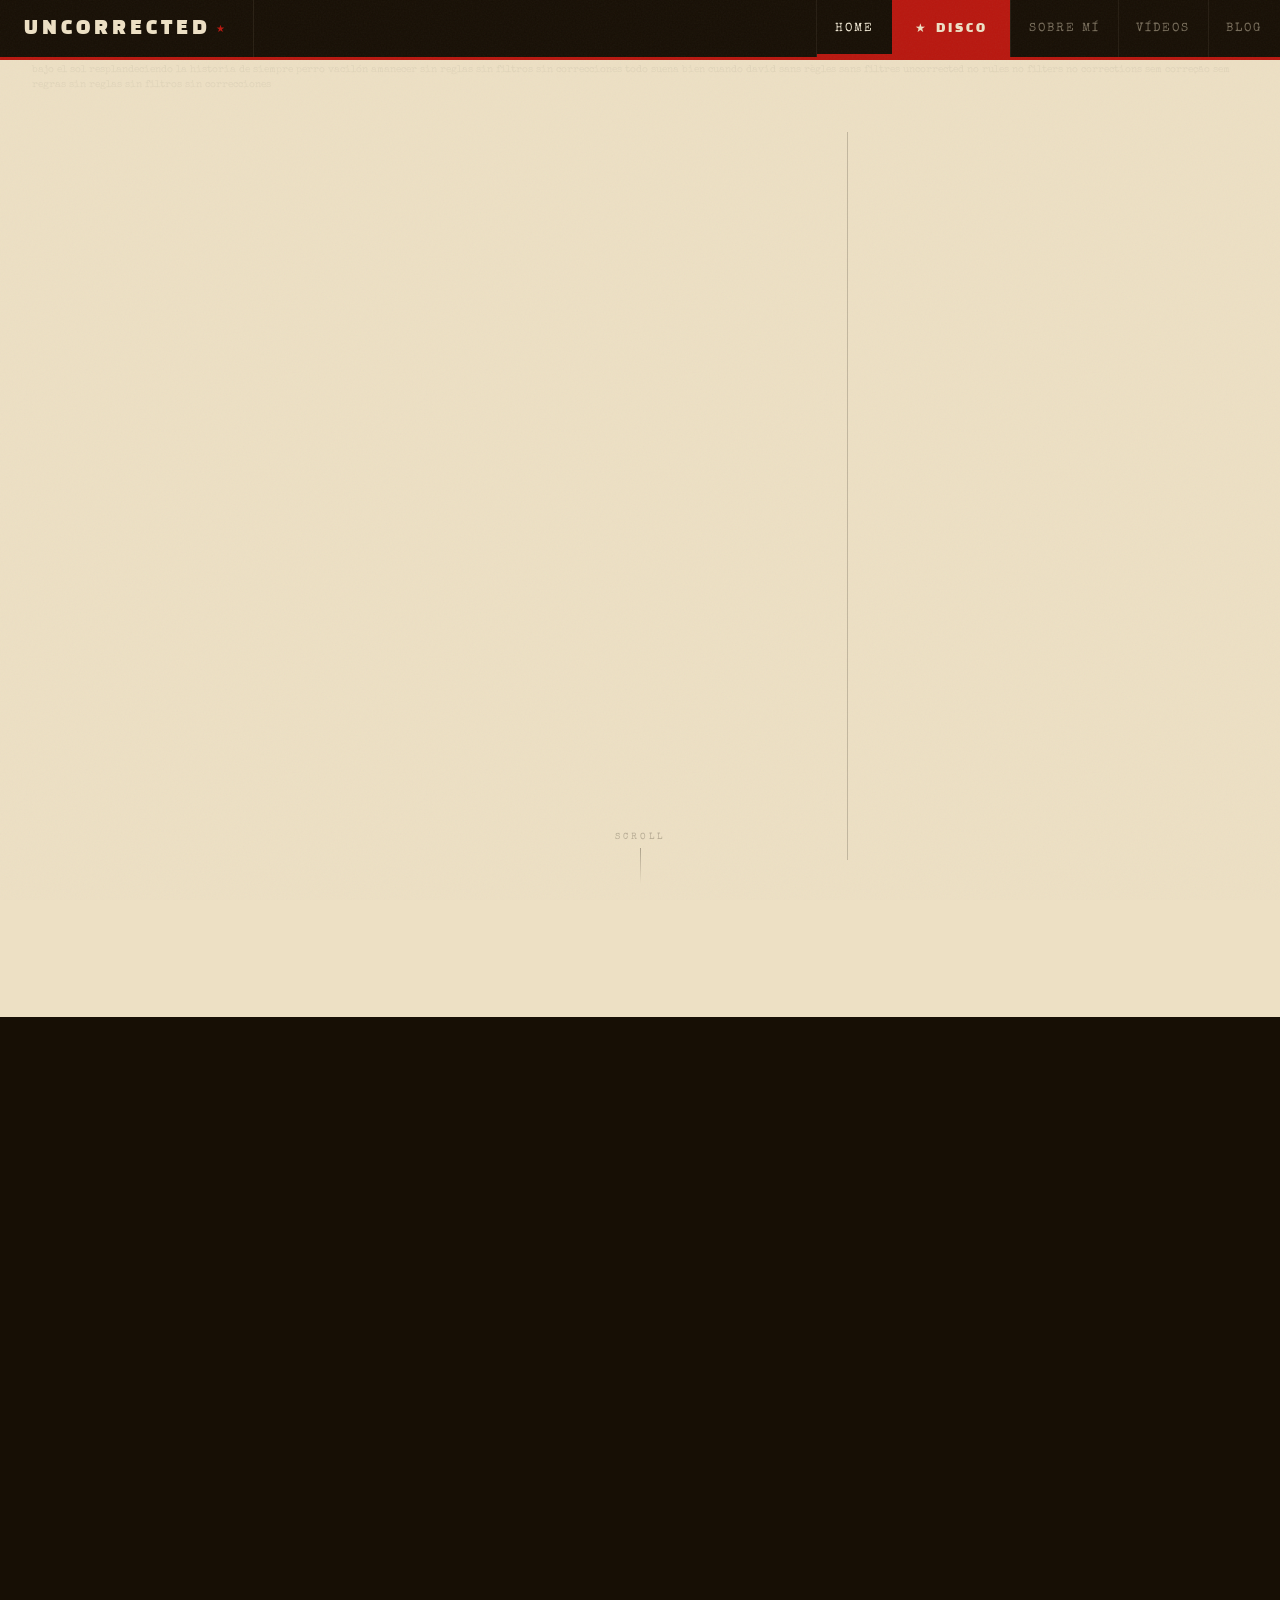
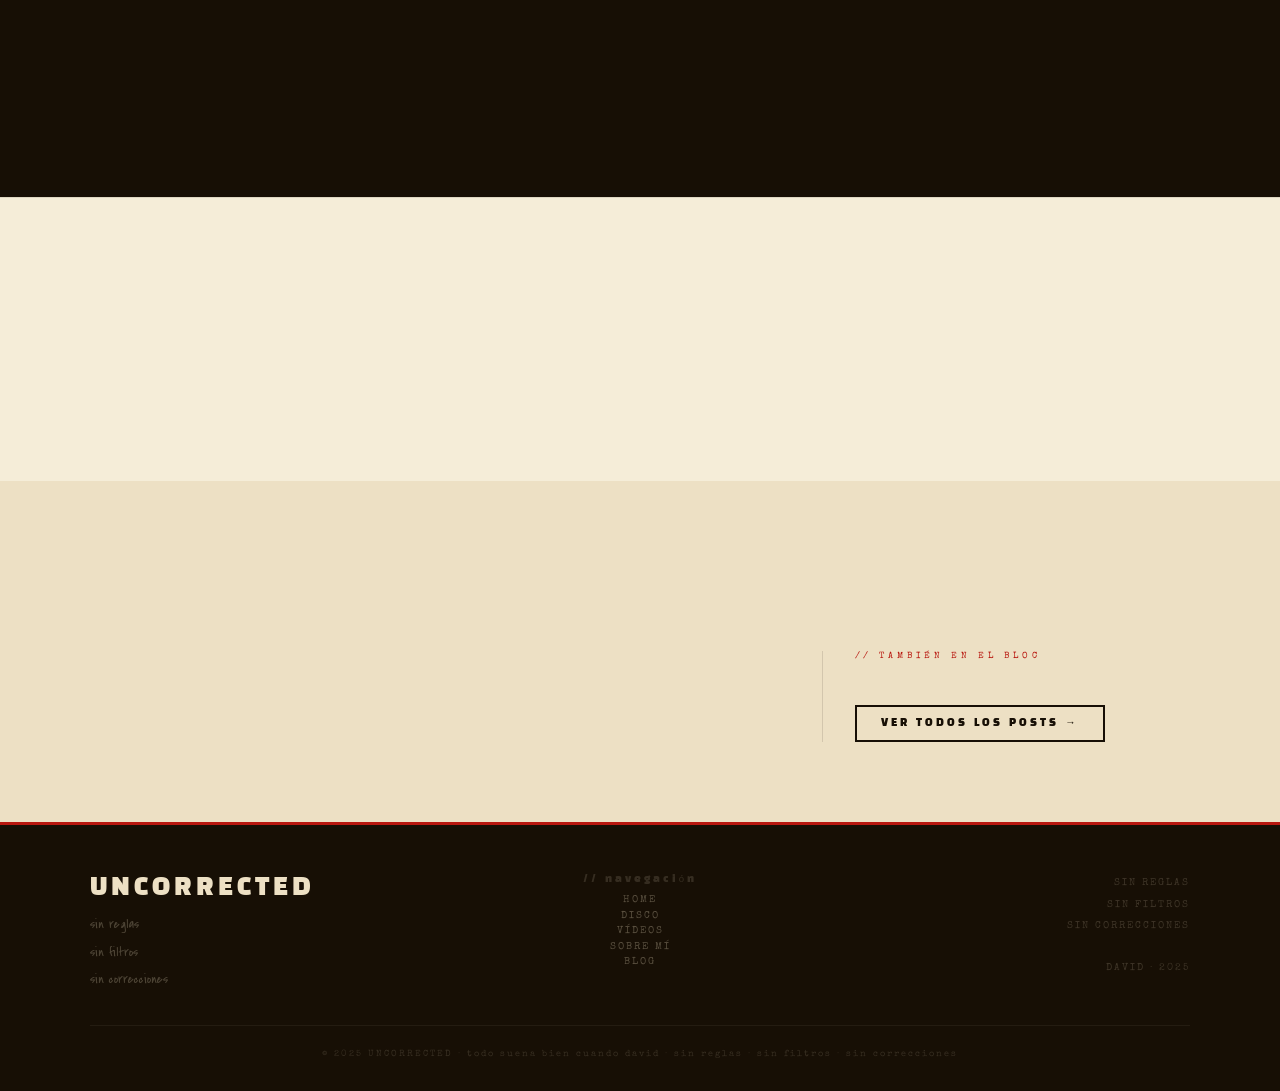
==== commit 637dd2df: "Update blog link to point to external URL" ====
--- a/index.html
+++ b/index.html
@@ -6,996 +6,7 @@
 <title>UNCORRECTED — David</title>
 <meta name="description" content="David — músico y productor. Álbum UNCORRECTED, 7 canciones sin filtros, sin reglas, sin correcciones.">
 <link href="https://fonts.googleapis.com/css2?family=Black+Han+Sans&family=Special+Elite&family=Covered+By+Your+Grace&display=swap" rel="stylesheet">
-<style>
-*, *::before, *::after { margin: 0; padding: 0; box-sizing: border-box; }
-
-:root {
-  --papel: #EDE0C4;
-  --papel-claro: #F5EDD8;
-  --papel-oscuro: #C9B98A;
-  --tinta: #170F05;
-  --rojo: #B8170F;
-  --rojo-hover: #8C1009;
-  --verde: #234E21;
-  --amarillo: #C8960F;
-  --gris: #5E5347;
-  --nav-h: 60px;
-}
-
-html { scroll-behavior: smooth; }
-
-body {
-  background: var(--papel);
-  color: var(--tinta);
-  font-family: 'Special Elite', serif;
-  overflow-x: hidden;
-}
-
-/* grain */
-body::after {
-  content: '';
-  position: fixed; inset: 0;
-  background-image: url("data:image/svg+xml,%3Csvg xmlns='http://www.w3.org/2000/svg' width='400' height='400'%3E%3Cfilter id='n'%3E%3CfeTurbulence type='fractalNoise' baseFrequency='0.65' numOctaves='4' stitchTiles='stitch'/%3E%3C/filter%3E%3Crect width='400' height='400' filter='url(%23n)' opacity='0.045'/%3E%3C/svg%3E");
-  pointer-events: none; z-index: 9000;
-}
-
-/* líneas de pentagrama */
-body::before {
-  content: '';
-  position: fixed; inset: 0;
-  background-image: repeating-linear-gradient(
-    0deg, transparent, transparent 23px,
-    rgba(23,15,5,0.032) 23px, rgba(23,15,5,0.032) 24px
-  );
-  pointer-events: none;
-}
-
-/* ======================================================
-   NAV
-====================================================== */
-nav {
-  position: fixed; top: 0; left: 0; right: 0;
-  height: var(--nav-h);
-  z-index: 5000;
-  display: flex;
-  justify-content: space-between;
-  align-items: stretch;
-  background: var(--tinta);
-  border-bottom: 3px solid var(--rojo);
-}
-
-.nav-logo {
-  font-family: 'Black Han Sans', sans-serif;
-  font-size: 1.2rem;
-  color: var(--papel);
-  text-decoration: none;
-  letter-spacing: 4px;
-  display: flex;
-  align-items: center;
-  padding: 0 1.5rem;
-  border-right: 1px solid rgba(240,224,196,0.08);
-  transition: background 0.15s;
-}
-.nav-logo:hover { background: rgba(184,23,15,0.15); }
-.nav-logo span { color: var(--rojo); margin-left: 5px; font-size: 0.65rem; vertical-align: super; }
-
-.nav-links {
-  display: flex;
-  align-items: stretch;
-}
-.nav-links a {
-  color: rgba(237,224,196,0.45);
-  text-decoration: none;
-  font-family: 'Special Elite', serif;
-  font-size: 0.72rem;
-  letter-spacing: 2px;
-  text-transform: uppercase;
-  padding: 0 1.1rem;
-  display: flex;
-  align-items: center;
-  border-left: 1px solid rgba(240,224,196,0.07);
-  transition: color 0.15s, background 0.15s;
-  position: relative;
-}
-.nav-links a::after {
-  content: '';
-  position: absolute;
-  bottom: 0; left: 0; right: 0;
-  height: 3px;
-  background: var(--rojo);
-  transform: scaleX(0);
-  transition: transform 0.2s;
-}
-.nav-links a:hover { color: var(--papel-claro); background: rgba(184,23,15,0.1); }
-.nav-links a:hover::after, .nav-links a.active::after { transform: scaleX(1); }
-.nav-links a.active { color: var(--papel-claro); }
-
-.nav-links a.nav-disco {
-  color: var(--papel);
-  background: var(--rojo);
-  border-color: var(--rojo);
-  font-family: 'Black Han Sans', sans-serif;
-  letter-spacing: 3px;
-  padding: 0 1.4rem;
-}
-.nav-links a.nav-disco:hover { background: var(--rojo-hover); }
-.nav-links a.nav-disco::after { display: none; }
-
-.nav-burger {
-  display: none; flex-direction: column; gap: 5px;
-  cursor: pointer; background: none; border: none;
-  padding: 0 1.25rem; align-self: center;
-}
-.nav-burger span { display: block; width: 22px; height: 1.5px; background: var(--papel); transition: all 0.2s; }
-.nav-burger.open span:nth-child(1) { transform: rotate(45deg) translate(4px, 4px); }
-.nav-burger.open span:nth-child(2) { opacity: 0; }
-.nav-burger.open span:nth-child(3) { transform: rotate(-45deg) translate(4px, -4px); }
-
-/* ======================================================
-   ANIMACIONES DE ENTRADA
-====================================================== */
-.reveal {
-  opacity: 0;
-  transform: translateY(24px);
-  transition: opacity 0.6s ease, transform 0.6s ease;
-}
-.reveal.visible {
-  opacity: 1;
-  transform: translateY(0);
-}
-.reveal-delay-1 { transition-delay: 0.1s; }
-.reveal-delay-2 { transition-delay: 0.2s; }
-.reveal-delay-3 { transition-delay: 0.3s; }
-.reveal-delay-4 { transition-delay: 0.4s; }
-
-/* ======================================================
-   HERO
-====================================================== */
-.hero {
-  min-height: 100vh;
-  padding-top: var(--nav-h);
-  position: relative;
-  overflow: hidden;
-  background: var(--papel);
-}
-
-.hero-newsprint {
-  position: absolute; inset: 0;
-  font-family: 'Special Elite', serif;
-  font-size: 0.62rem;
-  color: rgba(23,15,5,0.05);
-  line-height: 1.55;
-  padding: 2rem;
-  word-break: break-all;
-  overflow: hidden;
-  pointer-events: none;
-  user-select: none;
-}
-
-.hero-inner {
-  position: relative; z-index: 2;
-  max-width: 1200px;
-  margin: 0 auto;
-  padding: 2.5rem 2rem 3rem;
-  display: grid;
-  grid-template-columns: 1fr 360px;
-  gap: 0;
-  min-height: calc(100vh - var(--nav-h));
-  align-items: start;
-}
-
-/* masthead */
-.masthead {
-  grid-column: 1 / -1;
-  display: flex;
-  align-items: center;
-  justify-content: space-between;
-  border-top: 5px solid var(--tinta);
-  border-bottom: 1px solid rgba(23,15,5,0.3);
-  padding: 0.35rem 0;
-}
-.masthead-left {
-  font-size: 0.58rem;
-  color: var(--gris);
-  letter-spacing: 2px;
-  text-transform: uppercase;
-}
-.masthead-date {
-  font-family: 'Black Han Sans', sans-serif;
-  font-size: 0.58rem;
-  color: var(--rojo);
-  letter-spacing: 3px;
-}
-.masthead-right {
-  font-size: 0.58rem;
-  color: var(--gris);
-  letter-spacing: 1px;
-  text-align: right;
-}
-
-/* divisor tricolor */
-.tricolor {
-  grid-column: 1 / -1;
-  display: flex;
-  height: 5px;
-  margin-bottom: 0;
-}
-.tc-1 { flex: 1; background: var(--tinta); }
-.tc-2 { width: 60px; background: var(--rojo); }
-.tc-3 { width: 30px; background: var(--amarillo); }
-.tc-4 { flex: 1; background: var(--tinta); }
-
-/* columna principal */
-.hero-main {
-  padding: 1.75rem 2.5rem 2rem 0;
-  border-right: 1px solid rgba(23,15,5,0.2);
-}
-
-.kicker {
-  font-size: 0.62rem;
-  letter-spacing: 4px;
-  color: var(--rojo);
-  text-transform: uppercase;
-  margin-bottom: 0.75rem;
-  display: flex;
-  align-items: center;
-  gap: 0.6rem;
-}
-.kicker::before {
-  content: '';
-  display: block;
-  width: 24px; height: 2px;
-  background: var(--rojo);
-}
-
-.headline {
-  font-family: 'Black Han Sans', sans-serif;
-  font-size: clamp(3.8rem, 9vw, 7rem);
-  line-height: 0.88;
-  color: var(--tinta);
-  letter-spacing: -2px;
-  margin-bottom: 1.25rem;
-}
-.headline .stamp {
-  display: inline-block;
-  background: var(--rojo);
-  color: var(--papel);
-  padding: 2px 10px;
-  transform: rotate(-2deg);
-  font-size: 0.82em;
-  letter-spacing: 0;
-}
-.headline .dash { color: var(--rojo); }
-
-.multilang {
-  display: flex;
-  flex-wrap: wrap;
-  gap: 0.4rem 1.2rem;
-  margin-bottom: 1.5rem;
-  padding-bottom: 1.25rem;
-  border-bottom: 1px solid rgba(23,15,5,0.12);
-}
-.lang-pill {
-  font-size: 0.68rem;
-  color: var(--gris);
-  letter-spacing: 1px;
-}
-.lang-pill strong {
-  font-family: 'Black Han Sans', sans-serif;
-  color: var(--tinta);
-  letter-spacing: 2px;
-  font-size: 0.8rem;
-}
-
-.body-cols {
-  column-count: 2;
-  column-gap: 1.5rem;
-  column-rule: 1px solid rgba(23,15,5,0.12);
-  font-size: 0.83rem;
-  line-height: 1.8;
-  color: rgba(23,15,5,0.85);
-  margin-bottom: 1.75rem;
-}
-.body-cols p { margin-bottom: 0.6rem; break-inside: avoid; }
-.body-cols .dropcap::first-letter {
-  font-family: 'Black Han Sans', sans-serif;
-  font-size: 3.8rem;
-  line-height: 0.75;
-  float: left;
-  margin: 0.05rem 0.12rem 0 0;
-  color: var(--tinta);
-}
-
-.ctas {
-  display: flex;
-  gap: 0.75rem;
-  flex-wrap: wrap;
-}
-
-.btn {
-  font-family: 'Black Han Sans', sans-serif;
-  font-size: 0.72rem;
-  letter-spacing: 3px;
-  text-transform: uppercase;
-  text-decoration: none;
-  padding: 0.65rem 1.5rem;
-  display: inline-flex;
-  align-items: center;
-  gap: 0.5rem;
-  border: 2px solid;
-  transition: all 0.15s;
-  cursor: pointer;
-}
-.btn-rojo { background: var(--rojo); color: var(--papel); border-color: var(--rojo); }
-.btn-rojo:hover { background: transparent; color: var(--rojo); }
-.btn-outline { background: transparent; color: var(--tinta); border-color: var(--tinta); }
-.btn-outline:hover { background: var(--tinta); color: var(--papel); }
-.btn-verde { background: var(--verde); color: var(--papel); border-color: var(--verde); }
-.btn-verde:hover { background: transparent; color: var(--verde); }
-
-/* columna lateral */
-.hero-side {
-  padding: 1.75rem 0 2rem 2rem;
-  display: flex;
-  flex-direction: column;
-  gap: 1.25rem;
-}
-
-/* carátula */
-.cover-wrap {
-  position: relative;
-}
-.cover-card {
-  background: var(--tinta);
-  padding: 1.1rem;
-  transform: rotate(0.7deg);
-  box-shadow: 5px 5px 0 rgba(23,15,5,0.2);
-  position: relative;
-}
-.cover-inner {
-  border: 1px solid rgba(237,224,196,0.18);
-  padding: 1rem;
-  min-height: 150px;
-  display: flex;
-  flex-direction: column;
-  justify-content: space-between;
-  position: relative;
-  overflow: hidden;
-}
-.cover-grid {
-  position: absolute; inset: 0;
-  background-image:
-    linear-gradient(rgba(0,229,255,0.05) 1px, transparent 1px),
-    linear-gradient(90deg, rgba(0,229,255,0.05) 1px, transparent 1px);
-  background-size: 16px 16px;
-}
-.cover-title {
-  font-family: 'Black Han Sans', sans-serif;
-  font-size: 1.9rem;
-  color: var(--papel);
-  text-shadow: 2px 2px 0 var(--rojo), -1px -1px 0 #00D4FF;
-  letter-spacing: 2px;
-  line-height: 1;
-  position: relative; z-index: 1;
-}
-.cover-foot {
-  position: relative; z-index: 1;
-  display: flex;
-  justify-content: space-between;
-  align-items: flex-end;
-}
-.cover-artist {
-  font-size: 0.5rem;
-  color: rgba(237,224,196,0.35);
-  letter-spacing: 2px;
-  text-transform: uppercase;
-  line-height: 1.6;
-}
-.cover-num {
-  font-family: 'Black Han Sans', sans-serif;
-  font-size: 1.6rem;
-  color: rgba(0,212,255,0.35);
-}
-
-.sticker {
-  position: absolute;
-  top: -18px; right: -12px;
-  width: 64px; height: 64px;
-  background: var(--rojo);
-  color: var(--papel);
-  border: 2px solid var(--papel-claro);
-  border-radius: 50%;
-  font-family: 'Black Han Sans', sans-serif;
-  font-size: 0.48rem;
-  letter-spacing: 1px;
-  text-transform: uppercase;
-  display: flex;
-  align-items: center;
-  justify-content: center;
-  text-align: center;
-  line-height: 1.3;
-  transform: rotate(14deg);
-  z-index: 5;
-}
-
-/* tracklist */
-.side-tracklist { list-style: none; }
-.side-tracklist li {
-  display: flex;
-  align-items: baseline;
-  gap: 0.4rem;
-  padding: 0.32rem 0;
-  border-bottom: 1px solid rgba(23,15,5,0.09);
-  font-size: 0.74rem;
-  color: var(--tinta);
-  cursor: pointer;
-  transition: color 0.12s;
-}
-.side-tracklist li:last-child { border-bottom: none; }
-.side-tracklist li:hover { color: var(--rojo); }
-.side-tracklist .sn { color: var(--gris); font-size: 0.6rem; flex-shrink: 0; width: 1.2rem; }
-.side-tracklist .st { flex: 1; }
-.side-tracklist .sd { color: var(--gris); font-size: 0.58rem; flex-shrink: 0; }
-
-.listen-btn {
-  display: block;
-  text-align: center;
-  font-family: 'Black Han Sans', sans-serif;
-  font-size: 0.68rem;
-  letter-spacing: 3px;
-  text-transform: uppercase;
-  color: var(--papel);
-  background: var(--tinta);
-  padding: 0.65rem;
-  text-decoration: none;
-  border: 2px solid var(--tinta);
-  transition: all 0.15s;
-}
-.listen-btn:hover { background: var(--rojo); border-color: var(--rojo); }
-
-/* scroll indicator */
-.scroll-ind {
-  position: absolute;
-  bottom: 1.5rem;
-  left: 50%;
-  transform: translateX(-50%);
-  display: flex;
-  flex-direction: column;
-  align-items: center;
-  gap: 0.4rem;
-  color: rgba(23,15,5,0.25);
-  font-size: 0.55rem;
-  letter-spacing: 3px;
-  text-transform: uppercase;
-  z-index: 2;
-  animation: scrollBounce 2.5s ease-in-out infinite;
-}
-.scroll-ind::after {
-  content: '';
-  display: block;
-  width: 1px; height: 36px;
-  background: linear-gradient(to bottom, rgba(23,15,5,0.3), transparent);
-}
-@keyframes scrollBounce {
-  0%,100% { transform: translateX(-50%) translateY(0); }
-  50% { transform: translateX(-50%) translateY(5px); }
-}
-
-/* ======================================================
-   STRIP — álbum destacado
-====================================================== */
-.album-strip {
-  background: var(--tinta);
-  color: var(--papel);
-  border-top: 3px solid var(--rojo);
-  border-bottom: 3px solid var(--rojo);
-}
-.strip-inner {
-  max-width: 1200px;
-  margin: 0 auto;
-  padding: 1.5rem 2rem;
-  display: flex;
-  align-items: center;
-  gap: 2rem;
-  flex-wrap: wrap;
-}
-.strip-label {
-  font-size: 0.58rem;
-  color: var(--rojo);
-  letter-spacing: 3px;
-  text-transform: uppercase;
-  margin-bottom: 0.3rem;
-}
-.strip-title {
-  font-family: 'Black Han Sans', sans-serif;
-  font-size: 1.6rem;
-  letter-spacing: 2px;
-  line-height: 1;
-  margin-bottom: 0.25rem;
-}
-.strip-meta {
-  font-size: 0.62rem;
-  color: rgba(237,224,196,0.35);
-  letter-spacing: 2px;
-}
-.strip-pills {
-  display: flex;
-  flex-wrap: wrap;
-  gap: 0.35rem;
-  margin-left: auto;
-}
-.strip-pill {
-  font-size: 0.6rem;
-  padding: 0.15rem 0.55rem;
-  border: 1px solid rgba(237,224,196,0.15);
-  color: rgba(237,224,196,0.4);
-  letter-spacing: 1px;
-  white-space: nowrap;
-}
-
-/* ======================================================
-   SOBRE MÍ
-====================================================== */
-.sobre {
-  background: var(--tinta);
-  color: var(--papel);
-  padding: 5rem 2rem;
-  position: relative;
-  overflow: hidden;
-}
-.sobre::before {
-  content: 'DAVID';
-  position: absolute;
-  font-family: 'Black Han Sans', sans-serif;
-  font-size: 18vw;
-  color: rgba(237,224,196,0.018);
-  top: 50%; left: 50%;
-  transform: translate(-50%,-50%);
-  white-space: nowrap;
-  pointer-events: none;
-  letter-spacing: 10px;
-}
-.sobre-inner {
-  max-width: 1100px;
-  margin: 0 auto;
-  display: grid;
-  grid-template-columns: 220px 1fr;
-  gap: 4rem;
-  align-items: start;
-}
-
-.sobre-label {
-  font-size: 0.58rem;
-  letter-spacing: 4px;
-  color: var(--rojo);
-  text-transform: uppercase;
-  margin-bottom: 0.6rem;
-}
-.sobre-h2 {
-  font-family: 'Black Han Sans', sans-serif;
-  font-size: clamp(3rem,6vw,4.5rem);
-  line-height: 0.88;
-  color: var(--papel);
-  margin-bottom: 2rem;
-}
-.sobre-h2 .accent { color: var(--rojo); }
-
-/* foto */
-.foto-col { position: relative; }
-.foto-frame {
-  width: 100%;
-  aspect-ratio: 3/4;
-  background: rgba(237,224,196,0.05);
-  border: 1px solid rgba(237,224,196,0.12);
-  position: relative;
-  overflow: hidden;
-  display: flex;
-  align-items: flex-end;
-}
-.foto-inner {
-  /* cuando tengas foto: background: url('tu-foto.jpg') center/cover; */
-  position: absolute; inset: 0;
-  background: repeating-linear-gradient(
-    45deg,
-    rgba(237,224,196,0.02) 0px,
-    rgba(237,224,196,0.02) 1px,
-    transparent 1px,
-    transparent 8px
-  );
-}
-.foto-caption {
-  position: relative; z-index: 1;
-  width: 100%;
-  background: var(--rojo);
-  color: var(--papel);
-  font-family: 'Black Han Sans', sans-serif;
-  font-size: 0.55rem;
-  letter-spacing: 3px;
-  text-transform: uppercase;
-  padding: 0.35rem 0.6rem;
-}
-.foto-side-label {
-  position: absolute;
-  left: -28px; top: 50%;
-  transform: rotate(-90deg) translateX(-50%);
-  transform-origin: center;
-  font-size: 0.5rem;
-  letter-spacing: 3px;
-  color: rgba(237,224,196,0.15);
-  text-transform: uppercase;
-  white-space: nowrap;
-}
-
-.sobre-p {
-  font-size: 0.86rem;
-  line-height: 1.9;
-  color: rgba(237,224,196,0.7);
-  margin-bottom: 1rem;
-}
-.sobre-p .ac { color: var(--papel); }
-.sobre-p .rj { color: var(--rojo); }
-
-.pullquote {
-  margin: 1.75rem 0;
-  padding: 1.1rem 1.5rem;
-  border-top: 3px solid var(--rojo);
-  border-bottom: 1px solid rgba(237,224,196,0.12);
-}
-.pullquote p {
-  font-family: 'Black Han Sans', sans-serif;
-  font-size: 1.3rem;
-  line-height: 1.2;
-  color: var(--papel);
-}
-.pullquote .es { color: var(--rojo); }
-.pullquote .fr { color: rgba(237,224,196,0.4); font-size: 0.82em; }
-
-.flags {
-  display: flex;
-  flex-wrap: wrap;
-  gap: 0.35rem;
-  margin-top: 1.25rem;
-}
-.flag {
-  font-family: 'Special Elite', serif;
-  font-size: 0.68rem;
-  padding: 0.18rem 0.65rem;
-  text-transform: uppercase;
-  letter-spacing: 1px;
-}
-.f-rojo   { background: var(--rojo); color: var(--papel); }
-.f-verde  { background: var(--verde); color: var(--papel); }
-.f-am     { background: var(--amarillo); color: var(--tinta); }
-.f-out    { border: 1px solid rgba(237,224,196,0.2); color: rgba(237,224,196,0.45); }
-
-/* ======================================================
-   VÍDEOS PREVIEW
-====================================================== */
-.videos-preview {
-  background: var(--papel-claro);
-  padding: 4rem 2rem;
-  position: relative;
-  overflow: hidden;
-  border-top: 1px solid rgba(23,15,5,0.1);
-}
-.videos-preview::after {
-  content: 'VIDEO';
-  position: absolute;
-  right: -1rem; top: 2rem;
-  font-family: 'Black Han Sans', sans-serif;
-  font-size: 6rem;
-  color: rgba(23,15,5,0.035);
-  writing-mode: vertical-rl;
-  letter-spacing: 8px;
-  pointer-events: none;
-}
-
-.vp-inner {
-  max-width: 1100px;
-  margin: 0 auto;
-}
-.vp-masthead {
-  display: flex;
-  align-items: baseline;
-  justify-content: space-between;
-  border-top: 4px solid var(--tinta);
-  border-bottom: 1px solid rgba(23,15,5,0.2);
-  padding: 0.4rem 0;
-  margin-bottom: 2rem;
-}
-.vp-masthead h2 {
-  font-family: 'Black Han Sans', sans-serif;
-  font-size: 2rem;
-  letter-spacing: 2px;
-}
-.vp-sub {
-  font-size: 0.6rem;
-  color: var(--gris);
-  letter-spacing: 2px;
-  text-transform: uppercase;
-}
-
-.vp-grid {
-  display: grid;
-  grid-template-columns: 2fr 1fr 1fr;
-  gap: 1px;
-  background: rgba(23,15,5,0.1);
-  border: 1px solid rgba(23,15,5,0.1);
-  margin-bottom: 1.5rem;
-}
-.vp-card {
-  background: var(--papel-claro);
-  cursor: pointer;
-  transition: all 0.18s;
-  text-decoration: none;
-  color: inherit;
-  display: block;
-}
-.vp-card:hover { background: var(--papel); z-index: 1; }
-.vp-thumb {
-  position: relative;
-  width: 100%;
-  padding-bottom: 56.25%;
-  background: var(--tinta);
-  overflow: hidden;
-}
-.vp-thumb img {
-  position: absolute; inset: 0;
-  width: 100%; height: 100%;
-  object-fit: cover;
-  filter: sepia(25%) contrast(1.05);
-  transition: filter 0.2s, transform 0.25s;
-}
-.vp-card:hover .vp-thumb img {
-  filter: sepia(0%) contrast(1.08);
-  transform: scale(1.04);
-}
-.vp-play {
-  position: absolute; inset: 0;
-  display: flex; align-items: center; justify-content: center;
-  background: rgba(23,15,5,0);
-  transition: background 0.2s;
-}
-.vp-card:hover .vp-play { background: rgba(23,15,5,0.25); }
-.vp-play-btn {
-  width: 44px; height: 44px;
-  background: rgba(184,23,15,0.85);
-  border: 2px solid var(--papel);
-  display: flex; align-items: center; justify-content: center;
-  opacity: 0; transform: scale(0.7);
-  transition: all 0.2s;
-}
-.vp-card:hover .vp-play-btn { opacity: 1; transform: scale(1); }
-.vp-play-icon {
-  width: 0; height: 0;
-  border-top: 8px solid transparent;
-  border-bottom: 8px solid transparent;
-  border-left: 14px solid var(--papel);
-  margin-left: 3px;
-}
-.vp-body { padding: 0.75rem 0.85rem; border-top: 2px solid var(--tinta); }
-.vp-cat {
-  font-size: 0.55rem;
-  color: var(--rojo);
-  letter-spacing: 3px;
-  text-transform: uppercase;
-  margin-bottom: 0.3rem;
-}
-.vp-title {
-  font-family: 'Black Han Sans', sans-serif;
-  font-size: 0.9rem;
-  line-height: 1.2;
-  color: var(--tinta);
-}
-.vp-card.big .vp-title { font-size: 1.2rem; }
-
-/* ======================================================
-   BLOG
-====================================================== */
-.blog {
-  background: var(--papel);
-  padding: 5rem 2rem;
-  position: relative;
-  overflow: hidden;
-}
-.blog::before {
-  content: 'PRENSA LIBRE';
-  position: absolute; right: -1rem; top: 2.5rem;
-  font-family: 'Black Han Sans', sans-serif;
-  font-size: 5rem;
-  color: rgba(23,15,5,0.032);
-  writing-mode: vertical-rl;
-  letter-spacing: 8px;
-  pointer-events: none;
-}
-.blog-inner { max-width: 1100px; margin: 0 auto; }
-
-.sec-masthead {
-  display: flex;
-  align-items: baseline;
-  justify-content: space-between;
-  border-top: 4px solid var(--tinta);
-  border-bottom: 1px solid rgba(23,15,5,0.2);
-  padding: 0.4rem 0;
-  margin-bottom: 2rem;
-}
-.sec-masthead h2 {
-  font-family: 'Black Han Sans', sans-serif;
-  font-size: 2rem; letter-spacing: 2px;
-}
-.sec-sub { font-size: 0.6rem; color: var(--gris); letter-spacing: 2px; text-transform: uppercase; }
-
-.blog-cols { display: grid; grid-template-columns: 2fr 1fr; gap: 0; }
-.blog-main { padding-right: 2rem; border-right: 1px solid rgba(23,15,5,0.12); }
-.blog-side  { padding-left: 2rem; }
-
-.post {
-  margin-bottom: 2rem;
-  padding-bottom: 2rem;
-  border-bottom: 1px solid rgba(23,15,5,0.1);
-  cursor: pointer;
-}
-.post:last-child { margin-bottom: 0; padding-bottom: 0; border-bottom: none; }
-.post-tag {
-  font-size: 0.58rem;
-  letter-spacing: 3px;
-  text-transform: uppercase;
-  color: var(--rojo);
-  margin-bottom: 0.4rem;
-}
-.post-title {
-  font-family: 'Black Han Sans', sans-serif;
-  font-size: 1.6rem;
-  line-height: 1.1;
-  color: var(--tinta);
-  margin-bottom: 0.5rem;
-  letter-spacing: 0.5px;
-  transition: color 0.15s;
-}
-.post:hover .post-title { color: var(--rojo); }
-.post-excerpt {
-  font-size: 0.82rem;
-  line-height: 1.75;
-  color: var(--gris);
-  margin-bottom: 0.6rem;
-}
-.post-meta {
-  font-size: 0.58rem;
-  color: rgba(94,83,71,0.55);
-  letter-spacing: 2px;
-  text-transform: uppercase;
-  display: flex; gap: 1rem;
-}
-
-.post-sm {
-  padding-bottom: 1.1rem;
-  margin-bottom: 1.1rem;
-  border-bottom: 1px solid rgba(23,15,5,0.08);
-  cursor: pointer;
-}
-.post-sm:last-of-type { border-bottom: none; }
-.post-sm .post-title { font-size: 0.95rem; margin-bottom: 0.25rem; }
-.post-sm .post-excerpt { font-size: 0.74rem; }
-.post-sm:hover .post-title { color: var(--rojo); }
-
-.soon-stamp {
-  display: inline-block;
-  border: 3px solid rgba(23,15,5,0.12);
-  color: rgba(23,15,5,0.18);
-  font-family: 'Black Han Sans', sans-serif;
-  font-size: 1rem;
-  letter-spacing: 4px;
-  padding: 0.65rem 1rem;
-  transform: rotate(-2.5deg);
-  margin-top: 1.5rem;
-}
-
-/* ======================================================
-   FOOTER
-====================================================== */
-footer {
-  background: var(--tinta);
-  color: rgba(237,224,196,0.3);
-  padding: 3rem 2rem 2rem;
-  border-top: 3px solid var(--rojo);
-}
-.footer-inner {
-  max-width: 1100px; margin: 0 auto;
-  display: grid;
-  grid-template-columns: 1fr auto 1fr;
-  gap: 2rem;
-  align-items: start;
-  margin-bottom: 2rem;
-}
-.footer-logo {
-  font-family: 'Black Han Sans', sans-serif;
-  font-size: 1.5rem;
-  color: var(--papel);
-  letter-spacing: 4px;
-  margin-bottom: 0.5rem;
-}
-.footer-tagline {
-  font-family: 'Covered By Your Grace', cursive;
-  font-size: 0.85rem;
-  color: rgba(237,224,196,0.25);
-  line-height: 2;
-}
-.footer-nav {
-  display: flex;
-  flex-direction: column;
-  align-items: center;
-  gap: 0.35rem;
-}
-.footer-nav a {
-  color: rgba(237,224,196,0.3);
-  text-decoration: none;
-  font-size: 0.62rem;
-  letter-spacing: 2px;
-  text-transform: uppercase;
-  transition: color 0.15s;
-}
-.footer-nav a:hover { color: var(--rojo); }
-.footer-nav-title {
-  font-family: 'Black Han Sans', sans-serif;
-  font-size: 0.6rem;
-  color: rgba(237,224,196,0.15);
-  letter-spacing: 3px;
-  margin-bottom: 0.25rem;
-}
-.footer-right { text-align: right; }
-.footer-mantra {
-  font-size: 0.6rem;
-  letter-spacing: 2px;
-  text-transform: uppercase;
-  line-height: 2.2;
-  color: rgba(237,224,196,0.18);
-}
-.footer-copy {
-  max-width: 1100px; margin: 0 auto;
-  font-size: 0.55rem;
-  letter-spacing: 2px;
-  border-top: 1px solid rgba(237,224,196,0.06);
-  padding-top: 1.5rem;
-  text-align: center;
-  color: rgba(237,224,196,0.15);
-}
-
-/* ======================================================
-   RESPONSIVE
-====================================================== */
-@media (max-width: 900px) {
-  .hero-inner { grid-template-columns: 1fr; }
-  .hero-side { padding: 0; border-top: 2px solid var(--tinta); margin-top: 1rem; }
-  .hero-main { border-right: none; padding-right: 0; }
-  .body-cols { column-count: 1; }
-  .sobre-inner { grid-template-columns: 1fr; gap: 2rem; }
-  .foto-col { display: none; }
-  .blog-cols { grid-template-columns: 1fr; }
-  .blog-main { border-right: none; padding-right: 0; }
-  .blog-side { padding-left: 0; border-top: 1px solid rgba(23,15,5,0.1); margin-top: 2rem; padding-top: 2rem; }
-  .vp-grid { grid-template-columns: 1fr 1fr; }
-  .vp-card.big { grid-column: span 2; }
-  .footer-inner { grid-template-columns: 1fr; text-align: center; }
-  .footer-right { text-align: center; }
-  .footer-nav { flex-direction: row; flex-wrap: wrap; justify-content: center; }
-  .strip-pills { margin-left: 0; }
-}
-@media (max-width: 580px) {
-  nav { padding: 0; }
-  .nav-links { display: none; position: absolute; top: var(--nav-h); left: 0; right: 0; flex-direction: column; background: var(--tinta); border-bottom: 2px solid var(--rojo); }
-  .nav-links.open { display: flex; }
-  .nav-links a { padding: 0.85rem 1.5rem; border-left: none; border-bottom: 1px solid rgba(237,224,196,0.07); }
-  .nav-links a::after { display: none; }
-  .nav-burger { display: flex; }
-  .headline { font-size: 3.2rem; }
-  .vp-grid { grid-template-columns: 1fr; }
-  .vp-card.big { grid-column: span 1; }
-  .hero-inner { padding: 1.5rem 1rem 2rem; }
-  .sobre { padding: 3.5rem 1rem; }
-  .blog { padding: 3.5rem 1rem; }
-  .videos-preview { padding: 3rem 1rem; }
-}
-</style>
+<link rel="stylesheet" href="styles/index.css">
 </head>
 <body>
 
@@ -1007,7 +18,7 @@
     <a href="disco.html" class="nav-disco">★ Disco</a>
     <a href="#sobre-mi" data-section="sobre-mi">Sobre mí</a>
     <a href="videos.html">Vídeos</a>
-    <a href="#blog" data-section="blog">Blog</a>
+    <a href="https://photosofcrow.github.io/pr3sume/blog.html" data-section="blog">Blog</a>
   </div>
   <button class="nav-burger" id="burger" aria-label="Menú">
     <span></span><span></span><span></span>
@@ -1155,15 +166,15 @@
       <span class="vp-sub">directos · clips · sesiones</span>
     </div>
     <div class="vp-grid reveal" id="vpGrid">
-      <!-- se rellena con JS desde data/videos.json -->
-    </div>
-    <div class="reveal" style="text-align:center;">
+      <!-- cargado desde data/videos.json -->
+    </div>
+    <div class="reveal" style="text-align:center;margin-top:1.5rem;">
       <a href="videos.html" class="btn btn-outline">Ver todos los vídeos →</a>
     </div>
   </div>
 </section>
 
-<!-- BLOG -->
+<!-- BLOG PREVIEW -->
 <section class="blog" id="blog">
   <div class="blog-inner">
     <div class="sec-masthead reveal">
@@ -1171,35 +182,15 @@
       <span class="sec-sub">crónicas · reflexiones · proceso</span>
     </div>
     <div class="blog-cols">
-      <div class="blog-main">
-        <article class="post reveal">
-          <div class="post-tag">★ Producción · destacado</div>
-          <h3 class="post-title">Cómo grabé un álbum entero sin salir de casa</h3>
-          <p class="post-excerpt">Un cuaderno, un teclado viejo y demasiado café. Así nació UNCORRECTED. Sin estudio, sin ingeniero de sonido, sin plan. Solo la convicción de que si suena bien en los auriculares de casa, suena bien en cualquier parte.</p>
-          <div class="post-meta"><span>Junio 2025</span><span>5 min lectura</span></div>
-        </article>
-        <article class="post reveal reveal-delay-1">
-          <div class="post-tag">Proceso · synth</div>
-          <h3 class="post-title">El synth que cambió cómo entiendo la música</h3>
-          <p class="post-excerpt">No es el más caro ni el más moderno. Pero tiene algo que los plug-ins digitales no pueden copiar: carácter propio. Ese chirrido analógico que no es un bug — es la firma.</p>
-          <div class="post-meta"><span>Mayo 2025</span><span>4 min lectura</span></div>
-        </article>
+      <div class="blog-main" id="blogMain">
+        <!-- cargado desde data/blog.json -->
       </div>
       <div class="blog-side">
-        <div class="sobre-label reveal" style="margin-bottom:1rem;">// también en el bloc</div>
-        <article class="post-sm reveal reveal-delay-1">
-          <div class="post-tag">Reflexión</div>
-          <h4 class="post-title">Por qué no uso autotune</h4>
-          <p class="post-excerpt">Una razón simple: no me interesa sonar perfecto.</p>
-          <div class="post-meta"><span>Abril 2025</span></div>
-        </article>
-        <article class="post-sm reveal reveal-delay-2">
-          <div class="post-tag">Gear</div>
-          <h4 class="post-title">Mi setup de 200€ para grabar en casa</h4>
-          <p class="post-excerpt">No necesitas un estudio de miles. Solo saber dónde mirar.</p>
-          <div class="post-meta"><span>Marzo 2025</span></div>
-        </article>
-        <div class="soon-stamp reveal reveal-delay-3">MÁS<br>PRONTO</div>
+        <div class="sobre-label" style="margin-bottom:1.25rem;">// también en el bloc</div>
+        <div id="blogSide"></div>
+        <a href="blog.html" class="btn btn-outline" style="margin-top:1.5rem;display:inline-block;font-size:0.65rem;">
+          Ver todos los posts →
+        </a>
       </div>
     </div>
   </div>
@@ -1217,1358 +208,16 @@
       <a href="index.html">Home</a>
       <a href="disco.html">Disco</a>
       <a href="videos.html">Vídeos</a>
-      <a href="#sobre-mi">Sobre mí</a>
-      <a href="#blog">Blog</a>
+      <a href="index.html#sobre-mi">Sobre mí</a>
+      <a href="blog.html">Blog</a>
     </div>
     <div class="footer-right">
-      <div class="footer-mantra">
-        SIN REGLAS<br>SIN FILTROS<br>SIN CORRECCIONES<br><br>
-        DAVID · 2025
-      </div>
+      <div class="footer-mantra">SIN REGLAS<br>SIN FILTROS<br>SIN CORRECCIONES<br><br>DAVID · 2025</div>
     </div>
   </div>
   <div class="footer-copy">© 2025 UNCORRECTED · todo suena bien cuando david · sin reglas · sin filtros · sin correcciones</div>
 </footer>
 
-<script>
-/* ---- Fecha dinámica en el masthead ---- */
-(function() {
-  var meses = ['Enero','Febrero','Marzo','Abril','Mayo','Junio','Julio','Agosto','Septiembre','Octubre','Noviembre','Diciembre'];
-  var d = new Date();
-  var txt = meses[d.getMonth()].toUpperCase() + ' ' + d.getFullYear();
-  var el = document.getElementById('currentDate');
-  if (el) el.textContent = txt;
-})();
-
-/* ---- Burger ---- */
-var burger = document.getElementById('burger');
-var navLinks = document.getElementById('navLinks');
-burger.addEventListener('click', function() {
-  navLinks.classList.toggle('open');
-  burger.classList.toggle('open');
-});
-
-/* ---- Scroll spy — resalta el nav link activo ---- */
-var sections = ['hero','sobre-mi','blog'];
-var navAs = document.querySelectorAll('.nav-links a[data-section]');
-function onScroll() {
-  var scrollY = window.scrollY + 100;
-  sections.forEach(function(id) {
-    var el = document.getElementById(id);
-    if (!el) return;
-    if (scrollY >= el.offsetTop && scrollY < el.offsetTop + el.offsetHeight) {
-      navAs.forEach(function(a) {
-        a.classList.toggle('active', a.dataset.section === id);
-      });
-    }
-  });
-}
-window.addEventListener('scroll', onScroll, { passive: true });
-
-/* ---- Intersection Observer — animaciones de entrada ---- */
-var reveals = document.querySelectorAll('.reveal');
-var observer = new IntersectionObserver(function(entries) {
-  entries.forEach(function(e) {
-    if (e.isIntersecting) {
-      e.target.classList.add('visible');
-      observer.unobserve(e.target);
-    }
-  });
-}, { threshold: 0.1 });
-reveals.forEach(function(el) { observer.observe(el); });
-
-/* ---- Vídeos preview desde data/videos.json ---- */
-fetch('data/videos.json')
-  .then(function(r) { return r.json(); })
-  .then(function(videos) {
-    var grid = document.getElementById('vpGrid');
-    if (!grid || !videos.length) return;
-    var preview = videos.slice(0, 3);
-    preview.forEach(function(v, i) {
-      var thumb = 'https://img.youtube.com/vi/' + v.id + '/mqdefault.jpg';
-      var card = document.createElement('a');
-      card.href = 'videos.html';
-      card.className = 'vp-card' + (i === 0 ? ' big' : '');
-      card.innerHTML =
-        '<div class="vp-thumb">' +
-          '<img src="' + thumb + '" alt="' + v.titulo + '" loading="lazy">' +
-          '<div class="vp-play"><div class="vp-play-btn"><div class="vp-play-icon"></div></div></div>' +
-        '</div>' +
-        '<div class="vp-body">' +
-          '<div class="vp-cat">' + v.cat + '</div>' +
-          '<div class="vp-title">' + v.titulo + '</div>' +
-        '</div>';
-      grid.appendChild(card);
-    });
-  })
-  .catch(function() {
-    // Si no hay servidor (file://) mostramos placeholder
-    var grid = document.getElementById('vpGrid');
-    if (grid) {
-      grid.innerHTML =
-        '<a href="videos.html" class="vp-card big" style="text-decoration:none;">' +
-          '<div class="vp-body" style="padding:2rem;text-align:center;">' +
-            '<div class="vp-cat">// archivo visual</div>' +
-            '<div class="vp-title" style="font-size:1.4rem;">Ver todos los vídeos →</div>' +
-          '</div>' +
-        '</a>';
-    }
-  });
-</script>
-</body>
-</html>  border-bottom: 3px solid var(--rojo);
-}
-
-.nav-logo {
-  font-family: 'Black Han Sans', sans-serif;
-  font-size: 1.2rem;
-  color: var(--papel);
-  text-decoration: none;
-  letter-spacing: 4px;
-  display: flex;
-  align-items: center;
-  padding: 0 1.5rem;
-  border-right: 1px solid rgba(240,224,196,0.08);
-  transition: background 0.15s;
-}
-.nav-logo:hover { background: rgba(184,23,15,0.15); }
-.nav-logo span { color: var(--rojo); margin-left: 5px; font-size: 0.65rem; vertical-align: super; }
-
-.nav-links {
-  display: flex;
-  align-items: stretch;
-}
-.nav-links a {
-  color: rgba(237,224,196,0.45);
-  text-decoration: none;
-  font-family: 'Special Elite', serif;
-  font-size: 0.72rem;
-  letter-spacing: 2px;
-  text-transform: uppercase;
-  padding: 0 1.1rem;
-  display: flex;
-  align-items: center;
-  border-left: 1px solid rgba(240,224,196,0.07);
-  transition: color 0.15s, background 0.15s;
-  position: relative;
-}
-.nav-links a::after {
-  content: '';
-  position: absolute;
-  bottom: 0; left: 0; right: 0;
-  height: 3px;
-  background: var(--rojo);
-  transform: scaleX(0);
-  transition: transform 0.2s;
-}
-.nav-links a:hover { color: var(--papel-claro); background: rgba(184,23,15,0.1); }
-.nav-links a:hover::after, .nav-links a.active::after { transform: scaleX(1); }
-.nav-links a.active { color: var(--papel-claro); }
-
-.nav-links a.nav-disco {
-  color: var(--papel);
-  background: var(--rojo);
-  border-color: var(--rojo);
-  font-family: 'Black Han Sans', sans-serif;
-  letter-spacing: 3px;
-  padding: 0 1.4rem;
-}
-.nav-links a.nav-disco:hover { background: var(--rojo-hover); }
-.nav-links a.nav-disco::after { display: none; }
-
-.nav-burger {
-  display: none; flex-direction: column; gap: 5px;
-  cursor: pointer; background: none; border: none;
-  padding: 0 1.25rem; align-self: center;
-}
-.nav-burger span { display: block; width: 22px; height: 1.5px; background: var(--papel); transition: all 0.2s; }
-.nav-burger.open span:nth-child(1) { transform: rotate(45deg) translate(4px, 4px); }
-.nav-burger.open span:nth-child(2) { opacity: 0; }
-.nav-burger.open span:nth-child(3) { transform: rotate(-45deg) translate(4px, -4px); }
-
-/* ======================================================
-   ANIMACIONES DE ENTRADA
-====================================================== */
-.reveal {
-  opacity: 0;
-  transform: translateY(24px);
-  transition: opacity 0.6s ease, transform 0.6s ease;
-}
-.reveal.visible {
-  opacity: 1;
-  transform: translateY(0);
-}
-.reveal-delay-1 { transition-delay: 0.1s; }
-.reveal-delay-2 { transition-delay: 0.2s; }
-.reveal-delay-3 { transition-delay: 0.3s; }
-.reveal-delay-4 { transition-delay: 0.4s; }
-
-/* ======================================================
-   HERO
-====================================================== */
-.hero {
-  min-height: 100vh;
-  padding-top: var(--nav-h);
-  position: relative;
-  overflow: hidden;
-  background: var(--papel);
-}
-
-.hero-newsprint {
-  position: absolute; inset: 0;
-  font-family: 'Special Elite', serif;
-  font-size: 0.62rem;
-  color: rgba(23,15,5,0.05);
-  line-height: 1.55;
-  padding: 2rem;
-  word-break: break-all;
-  overflow: hidden;
-  pointer-events: none;
-  user-select: none;
-}
-
-.hero-inner {
-  position: relative; z-index: 2;
-  max-width: 1200px;
-  margin: 0 auto;
-  padding: 2.5rem 2rem 3rem;
-  display: grid;
-  grid-template-columns: 1fr 360px;
-  gap: 0;
-  min-height: calc(100vh - var(--nav-h));
-  align-items: start;
-}
-
-/* masthead */
-.masthead {
-  grid-column: 1 / -1;
-  display: flex;
-  align-items: center;
-  justify-content: space-between;
-  border-top: 5px solid var(--tinta);
-  border-bottom: 1px solid rgba(23,15,5,0.3);
-  padding: 0.35rem 0;
-}
-.masthead-left {
-  font-size: 0.58rem;
-  color: var(--gris);
-  letter-spacing: 2px;
-  text-transform: uppercase;
-}
-.masthead-date {
-  font-family: 'Black Han Sans', sans-serif;
-  font-size: 0.58rem;
-  color: var(--rojo);
-  letter-spacing: 3px;
-}
-.masthead-right {
-  font-size: 0.58rem;
-  color: var(--gris);
-  letter-spacing: 1px;
-  text-align: right;
-}
-
-/* divisor tricolor */
-.tricolor {
-  grid-column: 1 / -1;
-  display: flex;
-  height: 5px;
-  margin-bottom: 0;
-}
-.tc-1 { flex: 1; background: var(--tinta); }
-.tc-2 { width: 60px; background: var(--rojo); }
-.tc-3 { width: 30px; background: var(--amarillo); }
-.tc-4 { flex: 1; background: var(--tinta); }
-
-/* columna principal */
-.hero-main {
-  padding: 1.75rem 2.5rem 2rem 0;
-  border-right: 1px solid rgba(23,15,5,0.2);
-}
-
-.kicker {
-  font-size: 0.62rem;
-  letter-spacing: 4px;
-  color: var(--rojo);
-  text-transform: uppercase;
-  margin-bottom: 0.75rem;
-  display: flex;
-  align-items: center;
-  gap: 0.6rem;
-}
-.kicker::before {
-  content: '';
-  display: block;
-  width: 24px; height: 2px;
-  background: var(--rojo);
-}
-
-.headline {
-  font-family: 'Black Han Sans', sans-serif;
-  font-size: clamp(3.8rem, 9vw, 7rem);
-  line-height: 0.88;
-  color: var(--tinta);
-  letter-spacing: -2px;
-  margin-bottom: 1.25rem;
-}
-.headline .stamp {
-  display: inline-block;
-  background: var(--rojo);
-  color: var(--papel);
-  padding: 2px 10px;
-  transform: rotate(-2deg);
-  font-size: 0.82em;
-  letter-spacing: 0;
-}
-.headline .dash { color: var(--rojo); }
-
-.multilang {
-  display: flex;
-  flex-wrap: wrap;
-  gap: 0.4rem 1.2rem;
-  margin-bottom: 1.5rem;
-  padding-bottom: 1.25rem;
-  border-bottom: 1px solid rgba(23,15,5,0.12);
-}
-.lang-pill {
-  font-size: 0.68rem;
-  color: var(--gris);
-  letter-spacing: 1px;
-}
-.lang-pill strong {
-  font-family: 'Black Han Sans', sans-serif;
-  color: var(--tinta);
-  letter-spacing: 2px;
-  font-size: 0.8rem;
-}
-
-.body-cols {
-  column-count: 2;
-  column-gap: 1.5rem;
-  column-rule: 1px solid rgba(23,15,5,0.12);
-  font-size: 0.83rem;
-  line-height: 1.8;
-  color: rgba(23,15,5,0.85);
-  margin-bottom: 1.75rem;
-}
-.body-cols p { margin-bottom: 0.6rem; break-inside: avoid; }
-.body-cols .dropcap::first-letter {
-  font-family: 'Black Han Sans', sans-serif;
-  font-size: 3.8rem;
-  line-height: 0.75;
-  float: left;
-  margin: 0.05rem 0.12rem 0 0;
-  color: var(--tinta);
-}
-
-.ctas {
-  display: flex;
-  gap: 0.75rem;
-  flex-wrap: wrap;
-}
-
-.btn {
-  font-family: 'Black Han Sans', sans-serif;
-  font-size: 0.72rem;
-  letter-spacing: 3px;
-  text-transform: uppercase;
-  text-decoration: none;
-  padding: 0.65rem 1.5rem;
-  display: inline-flex;
-  align-items: center;
-  gap: 0.5rem;
-  border: 2px solid;
-  transition: all 0.15s;
-  cursor: pointer;
-}
-.btn-rojo { background: var(--rojo); color: var(--papel); border-color: var(--rojo); }
-.btn-rojo:hover { background: transparent; color: var(--rojo); }
-.btn-outline { background: transparent; color: var(--tinta); border-color: var(--tinta); }
-.btn-outline:hover { background: var(--tinta); color: var(--papel); }
-.btn-verde { background: var(--verde); color: var(--papel); border-color: var(--verde); }
-.btn-verde:hover { background: transparent; color: var(--verde); }
-
-/* columna lateral */
-.hero-side {
-  padding: 1.75rem 0 2rem 2rem;
-  display: flex;
-  flex-direction: column;
-  gap: 1.25rem;
-}
-
-/* carátula */
-.cover-wrap {
-  position: relative;
-}
-.cover-card {
-  background: var(--tinta);
-  padding: 1.1rem;
-  transform: rotate(0.7deg);
-  box-shadow: 5px 5px 0 rgba(23,15,5,0.2);
-  position: relative;
-}
-.cover-inner {
-  border: 1px solid rgba(237,224,196,0.18);
-  padding: 1rem;
-  min-height: 150px;
-  display: flex;
-  flex-direction: column;
-  justify-content: space-between;
-  position: relative;
-  overflow: hidden;
-}
-.cover-grid {
-  position: absolute; inset: 0;
-  background-image:
-    linear-gradient(rgba(0,229,255,0.05) 1px, transparent 1px),
-    linear-gradient(90deg, rgba(0,229,255,0.05) 1px, transparent 1px);
-  background-size: 16px 16px;
-}
-.cover-title {
-  font-family: 'Black Han Sans', sans-serif;
-  font-size: 1.9rem;
-  color: var(--papel);
-  text-shadow: 2px 2px 0 var(--rojo), -1px -1px 0 #00D4FF;
-  letter-spacing: 2px;
-  line-height: 1;
-  position: relative; z-index: 1;
-}
-.cover-foot {
-  position: relative; z-index: 1;
-  display: flex;
-  justify-content: space-between;
-  align-items: flex-end;
-}
-.cover-artist {
-  font-size: 0.5rem;
-  color: rgba(237,224,196,0.35);
-  letter-spacing: 2px;
-  text-transform: uppercase;
-  line-height: 1.6;
-}
-.cover-num {
-  font-family: 'Black Han Sans', sans-serif;
-  font-size: 1.6rem;
-  color: rgba(0,212,255,0.35);
-}
-
-.sticker {
-  position: absolute;
-  top: -18px; right: -12px;
-  width: 64px; height: 64px;
-  background: var(--rojo);
-  color: var(--papel);
-  border: 2px solid var(--papel-claro);
-  border-radius: 50%;
-  font-family: 'Black Han Sans', sans-serif;
-  font-size: 0.48rem;
-  letter-spacing: 1px;
-  text-transform: uppercase;
-  display: flex;
-  align-items: center;
-  justify-content: center;
-  text-align: center;
-  line-height: 1.3;
-  transform: rotate(14deg);
-  z-index: 5;
-}
-
-/* tracklist */
-.side-tracklist { list-style: none; }
-.side-tracklist li {
-  display: flex;
-  align-items: baseline;
-  gap: 0.4rem;
-  padding: 0.32rem 0;
-  border-bottom: 1px solid rgba(23,15,5,0.09);
-  font-size: 0.74rem;
-  color: var(--tinta);
-  cursor: pointer;
-  transition: color 0.12s;
-}
-.side-tracklist li:last-child { border-bottom: none; }
-.side-tracklist li:hover { color: var(--rojo); }
-.side-tracklist .sn { color: var(--gris); font-size: 0.6rem; flex-shrink: 0; width: 1.2rem; }
-.side-tracklist .st { flex: 1; }
-.side-tracklist .sd { color: var(--gris); font-size: 0.58rem; flex-shrink: 0; }
-
-.listen-btn {
-  display: block;
-  text-align: center;
-  font-family: 'Black Han Sans', sans-serif;
-  font-size: 0.68rem;
-  letter-spacing: 3px;
-  text-transform: uppercase;
-  color: var(--papel);
-  background: var(--tinta);
-  padding: 0.65rem;
-  text-decoration: none;
-  border: 2px solid var(--tinta);
-  transition: all 0.15s;
-}
-.listen-btn:hover { background: var(--rojo); border-color: var(--rojo); }
-
-/* scroll indicator */
-.scroll-ind {
-  position: absolute;
-  bottom: 1.5rem;
-  left: 50%;
-  transform: translateX(-50%);
-  display: flex;
-  flex-direction: column;
-  align-items: center;
-  gap: 0.4rem;
-  color: rgba(23,15,5,0.25);
-  font-size: 0.55rem;
-  letter-spacing: 3px;
-  text-transform: uppercase;
-  z-index: 2;
-  animation: scrollBounce 2.5s ease-in-out infinite;
-}
-.scroll-ind::after {
-  content: '';
-  display: block;
-  width: 1px; height: 36px;
-  background: linear-gradient(to bottom, rgba(23,15,5,0.3), transparent);
-}
-@keyframes scrollBounce {
-  0%,100% { transform: translateX(-50%) translateY(0); }
-  50% { transform: translateX(-50%) translateY(5px); }
-}
-
-/* ======================================================
-   STRIP — álbum destacado
-====================================================== */
-.album-strip {
-  background: var(--tinta);
-  color: var(--papel);
-  border-top: 3px solid var(--rojo);
-  border-bottom: 3px solid var(--rojo);
-}
-.strip-inner {
-  max-width: 1200px;
-  margin: 0 auto;
-  padding: 1.5rem 2rem;
-  display: flex;
-  align-items: center;
-  gap: 2rem;
-  flex-wrap: wrap;
-}
-.strip-label {
-  font-size: 0.58rem;
-  color: var(--rojo);
-  letter-spacing: 3px;
-  text-transform: uppercase;
-  margin-bottom: 0.3rem;
-}
-.strip-title {
-  font-family: 'Black Han Sans', sans-serif;
-  font-size: 1.6rem;
-  letter-spacing: 2px;
-  line-height: 1;
-  margin-bottom: 0.25rem;
-}
-.strip-meta {
-  font-size: 0.62rem;
-  color: rgba(237,224,196,0.35);
-  letter-spacing: 2px;
-}
-.strip-pills {
-  display: flex;
-  flex-wrap: wrap;
-  gap: 0.35rem;
-  margin-left: auto;
-}
-.strip-pill {
-  font-size: 0.6rem;
-  padding: 0.15rem 0.55rem;
-  border: 1px solid rgba(237,224,196,0.15);
-  color: rgba(237,224,196,0.4);
-  letter-spacing: 1px;
-  white-space: nowrap;
-}
-
-/* ======================================================
-   SOBRE MÍ
-====================================================== */
-.sobre {
-  background: var(--tinta);
-  color: var(--papel);
-  padding: 5rem 2rem;
-  position: relative;
-  overflow: hidden;
-}
-.sobre::before {
-  content: 'DAVID';
-  position: absolute;
-  font-family: 'Black Han Sans', sans-serif;
-  font-size: 18vw;
-  color: rgba(237,224,196,0.018);
-  top: 50%; left: 50%;
-  transform: translate(-50%,-50%);
-  white-space: nowrap;
-  pointer-events: none;
-  letter-spacing: 10px;
-}
-.sobre-inner {
-  max-width: 1100px;
-  margin: 0 auto;
-  display: grid;
-  grid-template-columns: 220px 1fr;
-  gap: 4rem;
-  align-items: start;
-}
-
-.sobre-label {
-  font-size: 0.58rem;
-  letter-spacing: 4px;
-  color: var(--rojo);
-  text-transform: uppercase;
-  margin-bottom: 0.6rem;
-}
-.sobre-h2 {
-  font-family: 'Black Han Sans', sans-serif;
-  font-size: clamp(3rem,6vw,4.5rem);
-  line-height: 0.88;
-  color: var(--papel);
-  margin-bottom: 2rem;
-}
-.sobre-h2 .accent { color: var(--rojo); }
-
-/* foto */
-.foto-col { position: relative; }
-.foto-frame {
-  width: 100%;
-  aspect-ratio: 3/4;
-  background: rgba(237,224,196,0.05);
-  border: 1px solid rgba(237,224,196,0.12);
-  position: relative;
-  overflow: hidden;
-  display: flex;
-  align-items: flex-end;
-}
-.foto-inner {
-  /* cuando tengas foto: background: url('tu-foto.jpg') center/cover; */
-  position: absolute; inset: 0;
-  background: repeating-linear-gradient(
-    45deg,
-    rgba(237,224,196,0.02) 0px,
-    rgba(237,224,196,0.02) 1px,
-    transparent 1px,
-    transparent 8px
-  );
-}
-.foto-caption {
-  position: relative; z-index: 1;
-  width: 100%;
-  background: var(--rojo);
-  color: var(--papel);
-  font-family: 'Black Han Sans', sans-serif;
-  font-size: 0.55rem;
-  letter-spacing: 3px;
-  text-transform: uppercase;
-  padding: 0.35rem 0.6rem;
-}
-.foto-side-label {
-  position: absolute;
-  left: -28px; top: 50%;
-  transform: rotate(-90deg) translateX(-50%);
-  transform-origin: center;
-  font-size: 0.5rem;
-  letter-spacing: 3px;
-  color: rgba(237,224,196,0.15);
-  text-transform: uppercase;
-  white-space: nowrap;
-}
-
-.sobre-p {
-  font-size: 0.86rem;
-  line-height: 1.9;
-  color: rgba(237,224,196,0.7);
-  margin-bottom: 1rem;
-}
-.sobre-p .ac { color: var(--papel); }
-.sobre-p .rj { color: var(--rojo); }
-
-.pullquote {
-  margin: 1.75rem 0;
-  padding: 1.1rem 1.5rem;
-  border-top: 3px solid var(--rojo);
-  border-bottom: 1px solid rgba(237,224,196,0.12);
-}
-.pullquote p {
-  font-family: 'Black Han Sans', sans-serif;
-  font-size: 1.3rem;
-  line-height: 1.2;
-  color: var(--papel);
-}
-.pullquote .es { color: var(--rojo); }
-.pullquote .fr { color: rgba(237,224,196,0.4); font-size: 0.82em; }
-
-.flags {
-  display: flex;
-  flex-wrap: wrap;
-  gap: 0.35rem;
-  margin-top: 1.25rem;
-}
-.flag {
-  font-family: 'Special Elite', serif;
-  font-size: 0.68rem;
-  padding: 0.18rem 0.65rem;
-  text-transform: uppercase;
-  letter-spacing: 1px;
-}
-.f-rojo   { background: var(--rojo); color: var(--papel); }
-.f-verde  { background: var(--verde); color: var(--papel); }
-.f-am     { background: var(--amarillo); color: var(--tinta); }
-.f-out    { border: 1px solid rgba(237,224,196,0.2); color: rgba(237,224,196,0.45); }
-
-/* ======================================================
-   VÍDEOS PREVIEW
-====================================================== */
-.videos-preview {
-  background: var(--papel-claro);
-  padding: 4rem 2rem;
-  position: relative;
-  overflow: hidden;
-  border-top: 1px solid rgba(23,15,5,0.1);
-}
-.videos-preview::after {
-  content: 'VIDEO';
-  position: absolute;
-  right: -1rem; top: 2rem;
-  font-family: 'Black Han Sans', sans-serif;
-  font-size: 6rem;
-  color: rgba(23,15,5,0.035);
-  writing-mode: vertical-rl;
-  letter-spacing: 8px;
-  pointer-events: none;
-}
-
-.vp-inner {
-  max-width: 1100px;
-  margin: 0 auto;
-}
-.vp-masthead {
-  display: flex;
-  align-items: baseline;
-  justify-content: space-between;
-  border-top: 4px solid var(--tinta);
-  border-bottom: 1px solid rgba(23,15,5,0.2);
-  padding: 0.4rem 0;
-  margin-bottom: 2rem;
-}
-.vp-masthead h2 {
-  font-family: 'Black Han Sans', sans-serif;
-  font-size: 2rem;
-  letter-spacing: 2px;
-}
-.vp-sub {
-  font-size: 0.6rem;
-  color: var(--gris);
-  letter-spacing: 2px;
-  text-transform: uppercase;
-}
-
-.vp-grid {
-  display: grid;
-  grid-template-columns: 2fr 1fr 1fr;
-  gap: 1px;
-  background: rgba(23,15,5,0.1);
-  border: 1px solid rgba(23,15,5,0.1);
-  margin-bottom: 1.5rem;
-}
-.vp-card {
-  background: var(--papel-claro);
-  cursor: pointer;
-  transition: all 0.18s;
-  text-decoration: none;
-  color: inherit;
-  display: block;
-}
-.vp-card:hover { background: var(--papel); z-index: 1; }
-.vp-thumb {
-  position: relative;
-  width: 100%;
-  padding-bottom: 56.25%;
-  background: var(--tinta);
-  overflow: hidden;
-}
-.vp-thumb img {
-  position: absolute; inset: 0;
-  width: 100%; height: 100%;
-  object-fit: cover;
-  filter: sepia(25%) contrast(1.05);
-  transition: filter 0.2s, transform 0.25s;
-}
-.vp-card:hover .vp-thumb img {
-  filter: sepia(0%) contrast(1.08);
-  transform: scale(1.04);
-}
-.vp-play {
-  position: absolute; inset: 0;
-  display: flex; align-items: center; justify-content: center;
-  background: rgba(23,15,5,0);
-  transition: background 0.2s;
-}
-.vp-card:hover .vp-play { background: rgba(23,15,5,0.25); }
-.vp-play-btn {
-  width: 44px; height: 44px;
-  background: rgba(184,23,15,0.85);
-  border: 2px solid var(--papel);
-  display: flex; align-items: center; justify-content: center;
-  opacity: 0; transform: scale(0.7);
-  transition: all 0.2s;
-}
-.vp-card:hover .vp-play-btn { opacity: 1; transform: scale(1); }
-.vp-play-icon {
-  width: 0; height: 0;
-  border-top: 8px solid transparent;
-  border-bottom: 8px solid transparent;
-  border-left: 14px solid var(--papel);
-  margin-left: 3px;
-}
-.vp-body { padding: 0.75rem 0.85rem; border-top: 2px solid var(--tinta); }
-.vp-cat {
-  font-size: 0.55rem;
-  color: var(--rojo);
-  letter-spacing: 3px;
-  text-transform: uppercase;
-  margin-bottom: 0.3rem;
-}
-.vp-title {
-  font-family: 'Black Han Sans', sans-serif;
-  font-size: 0.9rem;
-  line-height: 1.2;
-  color: var(--tinta);
-}
-.vp-card.big .vp-title { font-size: 1.2rem; }
-
-/* ======================================================
-   BLOG
-====================================================== */
-.blog {
-  background: var(--papel);
-  padding: 5rem 2rem;
-  position: relative;
-  overflow: hidden;
-}
-.blog::before {
-  content: 'PRENSA LIBRE';
-  position: absolute; right: -1rem; top: 2.5rem;
-  font-family: 'Black Han Sans', sans-serif;
-  font-size: 5rem;
-  color: rgba(23,15,5,0.032);
-  writing-mode: vertical-rl;
-  letter-spacing: 8px;
-  pointer-events: none;
-}
-.blog-inner { max-width: 1100px; margin: 0 auto; }
-
-.sec-masthead {
-  display: flex;
-  align-items: baseline;
-  justify-content: space-between;
-  border-top: 4px solid var(--tinta);
-  border-bottom: 1px solid rgba(23,15,5,0.2);
-  padding: 0.4rem 0;
-  margin-bottom: 2rem;
-}
-.sec-masthead h2 {
-  font-family: 'Black Han Sans', sans-serif;
-  font-size: 2rem; letter-spacing: 2px;
-}
-.sec-sub { font-size: 0.6rem; color: var(--gris); letter-spacing: 2px; text-transform: uppercase; }
-
-.blog-cols { display: grid; grid-template-columns: 2fr 1fr; gap: 0; }
-.blog-main { padding-right: 2rem; border-right: 1px solid rgba(23,15,5,0.12); }
-.blog-side  { padding-left: 2rem; }
-
-.post {
-  margin-bottom: 2rem;
-  padding-bottom: 2rem;
-  border-bottom: 1px solid rgba(23,15,5,0.1);
-  cursor: pointer;
-}
-.post:last-child { margin-bottom: 0; padding-bottom: 0; border-bottom: none; }
-.post-tag {
-  font-size: 0.58rem;
-  letter-spacing: 3px;
-  text-transform: uppercase;
-  color: var(--rojo);
-  margin-bottom: 0.4rem;
-}
-.post-title {
-  font-family: 'Black Han Sans', sans-serif;
-  font-size: 1.6rem;
-  line-height: 1.1;
-  color: var(--tinta);
-  margin-bottom: 0.5rem;
-  letter-spacing: 0.5px;
-  transition: color 0.15s;
-}
-.post:hover .post-title { color: var(--rojo); }
-.post-excerpt {
-  font-size: 0.82rem;
-  line-height: 1.75;
-  color: var(--gris);
-  margin-bottom: 0.6rem;
-}
-.post-meta {
-  font-size: 0.58rem;
-  color: rgba(94,83,71,0.55);
-  letter-spacing: 2px;
-  text-transform: uppercase;
-  display: flex; gap: 1rem;
-}
-
-.post-sm {
-  padding-bottom: 1.1rem;
-  margin-bottom: 1.1rem;
-  border-bottom: 1px solid rgba(23,15,5,0.08);
-  cursor: pointer;
-}
-.post-sm:last-of-type { border-bottom: none; }
-.post-sm .post-title { font-size: 0.95rem; margin-bottom: 0.25rem; }
-.post-sm .post-excerpt { font-size: 0.74rem; }
-.post-sm:hover .post-title { color: var(--rojo); }
-
-.soon-stamp {
-  display: inline-block;
-  border: 3px solid rgba(23,15,5,0.12);
-  color: rgba(23,15,5,0.18);
-  font-family: 'Black Han Sans', sans-serif;
-  font-size: 1rem;
-  letter-spacing: 4px;
-  padding: 0.65rem 1rem;
-  transform: rotate(-2.5deg);
-  margin-top: 1.5rem;
-}
-
-/* ======================================================
-   FOOTER
-====================================================== */
-footer {
-  background: var(--tinta);
-  color: rgba(237,224,196,0.3);
-  padding: 3rem 2rem 2rem;
-  border-top: 3px solid var(--rojo);
-}
-.footer-inner {
-  max-width: 1100px; margin: 0 auto;
-  display: grid;
-  grid-template-columns: 1fr auto 1fr;
-  gap: 2rem;
-  align-items: start;
-  margin-bottom: 2rem;
-}
-.footer-logo {
-  font-family: 'Black Han Sans', sans-serif;
-  font-size: 1.5rem;
-  color: var(--papel);
-  letter-spacing: 4px;
-  margin-bottom: 0.5rem;
-}
-.footer-tagline {
-  font-family: 'Covered By Your Grace', cursive;
-  font-size: 0.85rem;
-  color: rgba(237,224,196,0.25);
-  line-height: 2;
-}
-.footer-nav {
-  display: flex;
-  flex-direction: column;
-  align-items: center;
-  gap: 0.35rem;
-}
-.footer-nav a {
-  color: rgba(237,224,196,0.3);
-  text-decoration: none;
-  font-size: 0.62rem;
-  letter-spacing: 2px;
-  text-transform: uppercase;
-  transition: color 0.15s;
-}
-.footer-nav a:hover { color: var(--rojo); }
-.footer-nav-title {
-  font-family: 'Black Han Sans', sans-serif;
-  font-size: 0.6rem;
-  color: rgba(237,224,196,0.15);
-  letter-spacing: 3px;
-  margin-bottom: 0.25rem;
-}
-.footer-right { text-align: right; }
-.footer-mantra {
-  font-size: 0.6rem;
-  letter-spacing: 2px;
-  text-transform: uppercase;
-  line-height: 2.2;
-  color: rgba(237,224,196,0.18);
-}
-.footer-copy {
-  max-width: 1100px; margin: 0 auto;
-  font-size: 0.55rem;
-  letter-spacing: 2px;
-  border-top: 1px solid rgba(237,224,196,0.06);
-  padding-top: 1.5rem;
-  text-align: center;
-  color: rgba(237,224,196,0.15);
-}
-
-/* ======================================================
-   RESPONSIVE
-====================================================== */
-@media (max-width: 900px) {
-  .hero-inner { grid-template-columns: 1fr; }
-  .hero-side { padding: 0; border-top: 2px solid var(--tinta); margin-top: 1rem; }
-  .hero-main { border-right: none; padding-right: 0; }
-  .body-cols { column-count: 1; }
-  .sobre-inner { grid-template-columns: 1fr; gap: 2rem; }
-  .foto-col { display: none; }
-  .blog-cols { grid-template-columns: 1fr; }
-  .blog-main { border-right: none; padding-right: 0; }
-  .blog-side { padding-left: 0; border-top: 1px solid rgba(23,15,5,0.1); margin-top: 2rem; padding-top: 2rem; }
-  .vp-grid { grid-template-columns: 1fr 1fr; }
-  .vp-card.big { grid-column: span 2; }
-  .footer-inner { grid-template-columns: 1fr; text-align: center; }
-  .footer-right { text-align: center; }
-  .footer-nav { flex-direction: row; flex-wrap: wrap; justify-content: center; }
-  .strip-pills { margin-left: 0; }
-}
-@media (max-width: 580px) {
-  nav { padding: 0; }
-  .nav-links { display: none; position: absolute; top: var(--nav-h); left: 0; right: 0; flex-direction: column; background: var(--tinta); border-bottom: 2px solid var(--rojo); }
-  .nav-links.open { display: flex; }
-  .nav-links a { padding: 0.85rem 1.5rem; border-left: none; border-bottom: 1px solid rgba(237,224,196,0.07); }
-  .nav-links a::after { display: none; }
-  .nav-burger { display: flex; }
-  .headline { font-size: 3.2rem; }
-  .vp-grid { grid-template-columns: 1fr; }
-  .vp-card.big { grid-column: span 1; }
-  .hero-inner { padding: 1.5rem 1rem 2rem; }
-  .sobre { padding: 3.5rem 1rem; }
-  .blog { padding: 3.5rem 1rem; }
-  .videos-preview { padding: 3rem 1rem; }
-}
-</style>
-</head>
-<body>
-
-<!-- NAV -->
-<nav>
-  <a class="nav-logo" href="index.html">UNCORRECTED<span>★</span></a>
-  <div class="nav-links" id="navLinks">
-    <a href="index.html" class="active" data-section="hero">Home</a>
-    <a href="disco.html" class="nav-disco">★ Disco</a>
-    <a href="#sobre-mi" data-section="sobre-mi">Sobre mí</a>
-    <a href="videos.html">Vídeos</a>
-    <a href="#blog" data-section="blog">Blog</a>
-  </div>
-  <button class="nav-burger" id="burger" aria-label="Menú">
-    <span></span><span></span><span></span>
-  </button>
-</nav>
-
-<!-- HERO -->
-<section class="hero" id="hero">
-  <div class="hero-newsprint" aria-hidden="true">sin reglas sin filtros sin correcciones todo suena bien cuando david cómo decir qué quieres que te diga menos mal bajo el sol resplandeciendo la historia de siempre perro vacilón amanecer sin reglas sin filtros sin correcciones todo suena bien cuando david sans règles sans filtres uncorrected no rules no filters no corrections sem correção sem regras sin reglas sin filtros sin correcciones todo suena bien cuando david cómo decir qué quieres que te diga menos mal bajo el sol resplandeciendo la historia de siempre perro vacilón amanecer sin reglas sin filtros sin correcciones todo suena bien cuando david sans règles sans filtres uncorrected no rules no filters no corrections sem correção sem regras sin reglas sin filtros sin correcciones</div>
-
-  <div class="hero-inner">
-    <!-- MASTHEAD -->
-    <div class="masthead reveal">
-      <div class="masthead-left">La Voz Uncorrected &nbsp;·&nbsp; Música Sin Filtros &nbsp;·&nbsp; Edición Especial</div>
-      <div class="masthead-date" id="currentDate"></div>
-      <div class="masthead-right">Vol. I &nbsp;·&nbsp; 7 canciones &nbsp;·&nbsp; precio: tu tiempo</div>
-    </div>
-    <div class="tricolor reveal">
-      <div class="tc-1"></div><div class="tc-2"></div><div class="tc-3"></div><div class="tc-4"></div>
-    </div>
-
-    <!-- COLUMNA PRINCIPAL -->
-    <div class="hero-main">
-      <div class="kicker reveal reveal-delay-1">álbum debut &nbsp;·&nbsp; premier &nbsp;·&nbsp; estreno</div>
-      <h1 class="headline reveal reveal-delay-2">
-        <span class="stamp">SIN</span><br>
-        CORREC<span class="dash">—</span><br>
-        CIONES
-      </h1>
-      <div class="multilang reveal reveal-delay-3">
-        <span class="lang-pill">ES — <strong>sin filtros</strong></span>
-        <span class="lang-pill">FR — <strong>sans règles</strong></span>
-        <span class="lang-pill">EN — <strong>uncorrected</strong></span>
-        <span class="lang-pill">PT — <strong>sem correção</strong></span>
-      </div>
-      <div class="body-cols reveal reveal-delay-3">
-        <p class="dropcap">Todo empezó con un cuaderno y demasiado café. Siete canciones grabadas lejos del ruido del mercado, sin productor que corrija, sin sello que apruebe. Solo David y lo que necesitaba decir.</p>
-        <p>Del synth analógico de los 80 a la guitarra de barrio, UNCORRECTED mezcla idiomas, géneros y épocas como los carteles pegados en una pared — caótico, honesto, vivo.</p>
-        <p>Como decía alguien en algún puerto: <em>"la música no tiene pasaporte"</em>. Este disco tampoco.</p>
-        <p>Siete pistas. Ningún filtro. Ninguna corrección. Un manifiesto.</p>
-      </div>
-      <div class="ctas reveal reveal-delay-4">
-        <a href="disco.html" class="btn btn-rojo">▶ Escuchar el disco</a>
-        <a href="videos.html" class="btn btn-verde">▶ Ver vídeos</a>
-        <a href="#sobre-mi" class="btn btn-outline">Sobre mí</a>
-      </div>
-    </div>
-
-    <!-- COLUMNA LATERAL -->
-    <div class="hero-side reveal reveal-delay-2">
-      <div class="cover-wrap">
-        <div class="sticker">NUEVO<br>ÁLBUM<br>2025</div>
-        <div class="cover-card">
-          <div class="cover-inner">
-            <div class="cover-grid"></div>
-            <div class="cover-title">UNCO<br>RREC<br>TED</div>
-            <div class="cover-foot">
-              <div class="cover-artist">todo suena bien<br>cuando david</div>
-              <div class="cover-num">07</div>
-            </div>
-          </div>
-        </div>
-      </div>
-
-      <ul class="side-tracklist">
-        <li onclick="location.href='disco.html'"><span class="sn">1.</span><span class="st">Cómo decir</span><span class="sd">3:24</span></li>
-        <li onclick="location.href='disco.html'"><span class="sn">2.</span><span class="st">Qué quieres que te diga</span><span class="sd">3:47</span></li>
-        <li onclick="location.href='disco.html'"><span class="sn">3.</span><span class="st">Menos mal</span><span class="sd">2:58</span></li>
-        <li onclick="location.href='disco.html'"><span class="sn">4.</span><span class="st">Bajo el sol resplandeciendo</span><span class="sd">4:12</span></li>
-        <li onclick="location.href='disco.html'"><span class="sn">5.</span><span class="st">La historia de siempre</span><span class="sd">3:33</span></li>
-        <li onclick="location.href='disco.html'"><span class="sn">6.</span><span class="st">Perro vacilón</span><span class="sd">3:05</span></li>
-        <li onclick="location.href='disco.html'"><span class="sn">7.</span><span class="st">Amanecer ☀</span><span class="sd">4:50</span></li>
-      </ul>
-
-      <a href="disco.html" class="listen-btn">★ escuchar ahora en spotify ★</a>
-    </div>
-  </div>
-
-  <div class="scroll-ind" aria-hidden="true">scroll</div>
-</section>
-
-<!-- STRIP -->
-<div class="album-strip reveal">
-  <div class="strip-inner">
-    <div>
-      <div class="strip-label">// nuevo álbum · 2025</div>
-      <div class="strip-title">UNCORRECTED</div>
-      <div class="strip-meta">7 pistas · sin reglas · sin filtros · spotify</div>
-    </div>
-    <div class="strip-pills">
-      <span class="strip-pill">Cómo decir</span>
-      <span class="strip-pill">Menos mal</span>
-      <span class="strip-pill">Perro vacilón</span>
-      <span class="strip-pill">Amanecer</span>
-      <span class="strip-pill">+ 3 más</span>
-    </div>
-    <a href="disco.html" class="btn btn-rojo" style="flex-shrink:0;">Ver disco →</a>
-  </div>
-</div>
-
-<!-- SOBRE MÍ -->
-<section class="sobre" id="sobre-mi">
-  <div class="sobre-inner">
-    <div class="foto-col reveal">
-      <div class="foto-side-label">artista · músico · productor</div>
-      <div class="foto-frame">
-        <div class="foto-inner"></div>
-        <div class="foto-caption">david · 2025 · sin retoques</div>
-      </div>
-    </div>
-    <div>
-      <div class="sobre-label reveal">// sobre mí — about me — sur moi</div>
-      <h2 class="sobre-h2 reveal">SIN<br><span class="accent">MÁS</span><br>CARA</h2>
-      <p class="sobre-p reveal reveal-delay-1">
-        Soy <span class="ac">David</span>, músico y productor que lleva años haciendo ruido bonito desde casa. <span class="rj">UNCORRECTED</span> es mi primer álbum en solitario — siete canciones grabadas sin plan, sin presupuesto y sin pedir permiso.
-      </p>
-      <p class="sobre-p reveal reveal-delay-2">
-        Crecí entre sintetizadores de los 80 y cuadernos llenos de garabatos. La música siempre fue el único sitio donde no había que corregirse ni disculparse. Como en los mercados de Bamako, en los puertos de Marsella o en las plazas de Buenos Aires — <span class="ac">la música no pregunta de dónde vienes</span>.
-      </p>
-      <p class="sobre-p reveal reveal-delay-2">
-        Este proyecto nació de una frase simple: <span class="rj">todo suena bien cuando david</span>. No como arrogancia — como mantra. Como recordatorio de que el mejor filtro es no tener ninguno.
-      </p>
-      <div class="pullquote reveal reveal-delay-3">
-        <p><span class="es">"sin reglas · sin filtros"</span><br><span class="fr">sans règles · sans filtres · uncorrected</span></p>
-      </div>
-      <div class="flags reveal reveal-delay-3">
-        <span class="flag f-rojo">Producción</span>
-        <span class="flag f-verde">Síntesis</span>
-        <span class="flag f-am">Letras</span>
-        <span class="flag f-out">Mezcla</span>
-        <span class="flag f-out">Lo-fi</span>
-        <span class="flag f-rojo">Synthwave</span>
-        <span class="flag f-verde">Guitarra</span>
-        <span class="flag f-out">Loops</span>
-      </div>
-    </div>
-  </div>
-</section>
-
-<!-- VÍDEOS PREVIEW -->
-<section class="videos-preview" id="videos">
-  <div class="vp-inner">
-    <div class="vp-masthead reveal">
-      <h2>ARCHIVO VISUAL</h2>
-      <span class="vp-sub">directos · clips · sesiones</span>
-    </div>
-    <div class="vp-grid reveal" id="vpGrid">
-      <!-- se rellena con JS desde datos/videos.json -->
-    </div>
-    <div class="reveal" style="text-align:center;">
-      <a href="videos.html" class="btn btn-outline">Ver todos los vídeos →</a>
-    </div>
-  </div>
-</section>
-
-<!-- BLOG -->
-<section class="blog" id="blog">
-  <div class="blog-inner">
-    <div class="sec-masthead reveal">
-      <h2>BLOG &amp; PRENSA</h2>
-      <span class="sec-sub">crónicas · reflexiones · proceso</span>
-    </div>
-    <div class="blog-cols">
-      <div class="blog-main">
-        <article class="post reveal">
-          <div class="post-tag">★ Producción · destacado</div>
-          <h3 class="post-title">Cómo grabé un álbum entero sin salir de casa</h3>
-          <p class="post-excerpt">Un cuaderno, un teclado viejo y demasiado café. Así nació UNCORRECTED. Sin estudio, sin ingeniero de sonido, sin plan. Solo la convicción de que si suena bien en los auriculares de casa, suena bien en cualquier parte.</p>
-          <div class="post-meta"><span>Junio 2025</span><span>5 min lectura</span></div>
-        </article>
-        <article class="post reveal reveal-delay-1">
-          <div class="post-tag">Proceso · synth</div>
-          <h3 class="post-title">El synth que cambió cómo entiendo la música</h3>
-          <p class="post-excerpt">No es el más caro ni el más moderno. Pero tiene algo que los plug-ins digitales no pueden copiar: carácter propio. Ese chirrido analógico que no es un bug — es la firma.</p>
-          <div class="post-meta"><span>Mayo 2025</span><span>4 min lectura</span></div>
-        </article>
-      </div>
-      <div class="blog-side">
-        <div class="sobre-label reveal" style="margin-bottom:1rem;">// también en el bloc</div>
-        <article class="post-sm reveal reveal-delay-1">
-          <div class="post-tag">Reflexión</div>
-          <h4 class="post-title">Por qué no uso autotune</h4>
-          <p class="post-excerpt">Una razón simple: no me interesa sonar perfecto.</p>
-          <div class="post-meta"><span>Abril 2025</span></div>
-        </article>
-        <article class="post-sm reveal reveal-delay-2">
-          <div class="post-tag">Gear</div>
-          <h4 class="post-title">Mi setup de 200€ para grabar en casa</h4>
-          <p class="post-excerpt">No necesitas un estudio de miles. Solo saber dónde mirar.</p>
-          <div class="post-meta"><span>Marzo 2025</span></div>
-        </article>
-        <div class="soon-stamp reveal reveal-delay-3">MÁS<br>PRONTO</div>
-      </div>
-    </div>
-  </div>
-</section>
-
-<!-- FOOTER -->
-<footer>
-  <div class="footer-inner">
-    <div>
-      <div class="footer-logo">UNCORRECTED</div>
-      <div class="footer-tagline">sin reglas<br>sin filtros<br>sin correcciones</div>
-    </div>
-    <div class="footer-nav">
-      <div class="footer-nav-title">// navegación</div>
-      <a href="index.html">Home</a>
-      <a href="disco.html">Disco</a>
-      <a href="videos.html">Vídeos</a>
-      <a href="#sobre-mi">Sobre mí</a>
-      <a href="#blog">Blog</a>
-    </div>
-    <div class="footer-right">
-      <div class="footer-mantra">
-        SIN REGLAS<br>SIN FILTROS<br>SIN CORRECCIONES<br><br>
-        DAVID · 2025
-      </div>
-    </div>
-  </div>
-  <div class="footer-copy">© 2025 UNCORRECTED · todo suena bien cuando david · sin reglas · sin filtros · sin correcciones</div>
-</footer>
-
-<script>
-/* ---- Fecha dinámica en el masthead ---- */
-(function() {
-  var meses = ['Enero','Febrero','Marzo','Abril','Mayo','Junio','Julio','Agosto','Septiembre','Octubre','Noviembre','Diciembre'];
-  var d = new Date();
-  var txt = meses[d.getMonth()].toUpperCase() + ' ' + d.getFullYear();
-  var el = document.getElementById('currentDate');
-  if (el) el.textContent = txt;
-})();
-
-/* ---- Burger ---- */
-var burger = document.getElementById('burger');
-var navLinks = document.getElementById('navLinks');
-burger.addEventListener('click', function() {
-  navLinks.classList.toggle('open');
-  burger.classList.toggle('open');
-});
-
-/* ---- Scroll spy — resalta el nav link activo ---- */
-var sections = ['hero','sobre-mi','blog'];
-var navAs = document.querySelectorAll('.nav-links a[data-section]');
-function onScroll() {
-  var scrollY = window.scrollY + 100;
-  sections.forEach(function(id) {
-    var el = document.getElementById(id);
-    if (!el) return;
-    if (scrollY >= el.offsetTop && scrollY < el.offsetTop + el.offsetHeight) {
-      navAs.forEach(function(a) {
-        a.classList.toggle('active', a.dataset.section === id);
-      });
-    }
-  });
-}
-window.addEventListener('scroll', onScroll, { passive: true });
-
-/* ---- Intersection Observer — animaciones de entrada ---- */
-var reveals = document.querySelectorAll('.reveal');
-var observer = new IntersectionObserver(function(entries) {
-  entries.forEach(function(e) {
-    if (e.isIntersecting) {
-      e.target.classList.add('visible');
-      observer.unobserve(e.target);
-    }
-  });
-}, { threshold: 0.1 });
-reveals.forEach(function(el) { observer.observe(el); });
-
-/* ---- Vídeos preview desde datos/videos.json ---- */
-fetch('datos/videos.json')
-  .then(function(r) { return r.json(); })
-  .then(function(videos) {
-    var grid = document.getElementById('vpGrid');
-    if (!grid || !videos.length) return;
-    var preview = videos.slice(0, 3);
-    preview.forEach(function(v, i) {
-      var thumb = 'https://img.youtube.com/vi/' + v.id + '/mqdefault.jpg';
-      var card = document.createElement('a');
-      card.href = 'videos.html';
-      card.className = 'vp-card' + (i === 0 ? ' big' : '');
-      card.innerHTML =
-        '<div class="vp-thumb">' +
-          '<img src="' + thumb + '" alt="' + v.titulo + '" loading="lazy">' +
-          '<div class="vp-play"><div class="vp-play-btn"><div class="vp-play-icon"></div></div></div>' +
-        '</div>' +
-        '<div class="vp-body">' +
-          '<div class="vp-cat">' + v.cat + '</div>' +
-          '<div class="vp-title">' + v.titulo + '</div>' +
-        '</div>';
-      grid.appendChild(card);
-    });
-  })
-  .catch(function() {
-    // Si no hay servidor (file://) mostramos placeholder
-    var grid = document.getElementById('vpGrid');
-    if (grid) {
-      grid.innerHTML =
-        '<a href="videos.html" class="vp-card big" style="text-decoration:none;">' +
-          '<div class="vp-body" style="padding:2rem;text-align:center;">' +
-            '<div class="vp-cat">// archivo visual</div>' +
-            '<div class="vp-title" style="font-size:1.4rem;">Ver todos los vídeos →</div>' +
-          '</div>' +
-        '</a>';
-    }
-  });
-</script>
+<script src="logic/index.js"></script>
 </body>
 </html>
--- a/styles/index.css
+++ b/styles/index.css
@@ -0,0 +1,955 @@
+*, *::before, *::after { margin: 0; padding: 0; box-sizing: border-box; }
+
+:root {
+  --papel: #EDE0C4;
+  --papel-claro: #F5EDD8;
+  --papel-oscuro: #C9B98A;
+  --tinta: #170F05;
+  --rojo: #B8170F;
+  --rojo-hover: #8C1009;
+  --verde: #234E21;
+  --amarillo: #C8960F;
+  --gris: #5E5347;
+  --nav-h: 60px;
+}
+
+html { scroll-behavior: smooth; }
+
+body {
+  background: var(--papel);
+  color: var(--tinta);
+  font-family: 'Special Elite', serif;
+  overflow-x: hidden;
+}
+
+/* grain */
+body::after {
+  content: '';
+  position: fixed; inset: 0;
+  background-image: url("data:image/svg+xml,%3Csvg xmlns='http://www.w3.org/2000/svg' width='400' height='400'%3E%3Cfilter id='n'%3E%3CfeTurbulence type='fractalNoise' baseFrequency='0.65' numOctaves='4' stitchTiles='stitch'/%3E%3C/filter%3E%3Crect width='400' height='400' filter='url(%23n)' opacity='0.045'/%3E%3C/svg%3E");
+  pointer-events: none; z-index: 9000;
+}
+
+/* líneas de pentagrama */
+body::before {
+  content: '';
+  position: fixed; inset: 0;
+  background-image: repeating-linear-gradient(
+    0deg, transparent, transparent 23px,
+    rgba(23,15,5,0.032) 23px, rgba(23,15,5,0.032) 24px
+  );
+  pointer-events: none;
+}
+
+/* ======================================================
+   NAV
+====================================================== */
+nav {
+  position: fixed; top: 0; left: 0; right: 0;
+  height: var(--nav-h);
+  z-index: 5000;
+  display: flex;
+  justify-content: space-between;
+  align-items: stretch;
+  background: var(--tinta);
+  border-bottom: 3px solid var(--rojo);
+}
+
+.nav-logo {
+  font-family: 'Black Han Sans', sans-serif;
+  font-size: 1.2rem;
+  color: var(--papel);
+  text-decoration: none;
+  letter-spacing: 4px;
+  display: flex;
+  align-items: center;
+  padding: 0 1.5rem;
+  border-right: 1px solid rgba(240,224,196,0.08);
+  transition: background 0.15s;
+}
+.nav-logo:hover { background: rgba(184,23,15,0.15); }
+.nav-logo span { color: var(--rojo); margin-left: 5px; font-size: 0.65rem; vertical-align: super; }
+
+.nav-links {
+  display: flex;
+  align-items: stretch;
+}
+.nav-links a {
+  color: rgba(237,224,196,0.45);
+  text-decoration: none;
+  font-family: 'Special Elite', serif;
+  font-size: 0.72rem;
+  letter-spacing: 2px;
+  text-transform: uppercase;
+  padding: 0 1.1rem;
+  display: flex;
+  align-items: center;
+  border-left: 1px solid rgba(240,224,196,0.07);
+  transition: color 0.15s, background 0.15s;
+  position: relative;
+}
+.nav-links a::after {
+  content: '';
+  position: absolute;
+  bottom: 0; left: 0; right: 0;
+  height: 3px;
+  background: var(--rojo);
+  transform: scaleX(0);
+  transition: transform 0.2s;
+}
+.nav-links a:hover { color: var(--papel-claro); background: rgba(184,23,15,0.1); }
+.nav-links a:hover::after, .nav-links a.active::after { transform: scaleX(1); }
+.nav-links a.active { color: var(--papel-claro); }
+
+.nav-links a.nav-disco {
+  color: var(--papel);
+  background: var(--rojo);
+  border-color: var(--rojo);
+  font-family: 'Black Han Sans', sans-serif;
+  letter-spacing: 3px;
+  padding: 0 1.4rem;
+}
+.nav-links a.nav-disco:hover { background: var(--rojo-hover); }
+.nav-links a.nav-disco::after { display: none; }
+
+.nav-burger {
+  display: none; flex-direction: column; gap: 5px;
+  cursor: pointer; background: none; border: none;
+  padding: 0 1.25rem; align-self: center;
+}
+.nav-burger span { display: block; width: 22px; height: 1.5px; background: var(--papel); transition: all 0.2s; }
+.nav-burger.open span:nth-child(1) { transform: rotate(45deg) translate(4px, 4px); }
+.nav-burger.open span:nth-child(2) { opacity: 0; }
+.nav-burger.open span:nth-child(3) { transform: rotate(-45deg) translate(4px, -4px); }
+
+/* ======================================================
+   ANIMACIONES DE ENTRADA
+====================================================== */
+.reveal {
+  opacity: 0;
+  transform: translateY(24px);
+  transition: opacity 0.6s ease, transform 0.6s ease;
+}
+.reveal.visible {
+  opacity: 1;
+  transform: translateY(0);
+}
+.reveal-delay-1 { transition-delay: 0.1s; }
+.reveal-delay-2 { transition-delay: 0.2s; }
+.reveal-delay-3 { transition-delay: 0.3s; }
+.reveal-delay-4 { transition-delay: 0.4s; }
+
+/* ======================================================
+   HERO
+====================================================== */
+.hero {
+  min-height: 100vh;
+  padding-top: var(--nav-h);
+  position: relative;
+  overflow: hidden;
+  background: var(--papel);
+}
+
+.hero-newsprint {
+  position: absolute; inset: 0;
+  font-family: 'Special Elite', serif;
+  font-size: 0.62rem;
+  color: rgba(23,15,5,0.05);
+  line-height: 1.55;
+  padding: 2rem;
+  overflow: hidden;
+  pointer-events: none;
+  user-select: none;
+  word-wrap: break-word;
+}
+
+.hero-inner {
+  position: relative; z-index: 2;
+  max-width: 1200px;
+  margin: 0 auto;
+  padding: 2.5rem 2rem 3rem;
+  display: grid;
+  grid-template-columns: 1fr 360px;
+  gap: 0;
+  min-height: calc(100vh - var(--nav-h));
+  align-items: start;
+}
+
+/* masthead */
+.masthead {
+  grid-column: 1 / -1;
+  display: flex;
+  align-items: center;
+  justify-content: space-between;
+  border-top: 5px solid var(--tinta);
+  border-bottom: 1px solid rgba(23,15,5,0.3);
+  padding: 0.35rem 0;
+}
+.masthead-left {
+  font-size: 0.58rem;
+  color: var(--gris);
+  letter-spacing: 2px;
+  text-transform: uppercase;
+}
+.masthead-date {
+  font-family: 'Black Han Sans', sans-serif;
+  font-size: 0.58rem;
+  color: var(--rojo);
+  letter-spacing: 3px;
+}
+.masthead-right {
+  font-size: 0.58rem;
+  color: var(--gris);
+  letter-spacing: 1px;
+  text-align: right;
+}
+
+/* divisor tricolor */
+.tricolor {
+  grid-column: 1 / -1;
+  display: flex;
+  height: 5px;
+  margin-bottom: 0;
+}
+.tc-1 { flex: 1; background: var(--tinta); }
+.tc-2 { width: 60px; background: var(--rojo); }
+.tc-3 { width: 30px; background: var(--amarillo); }
+.tc-4 { flex: 1; background: var(--tinta); }
+
+/* columna principal */
+.hero-main {
+  padding: 1.75rem 2.5rem 2rem 0;
+  border-right: 1px solid rgba(23,15,5,0.2);
+}
+
+.kicker {
+  font-size: 0.62rem;
+  letter-spacing: 4px;
+  color: var(--rojo);
+  text-transform: uppercase;
+  margin-bottom: 0.75rem;
+  display: flex;
+  align-items: center;
+  gap: 0.6rem;
+}
+.kicker::before {
+  content: '';
+  display: block;
+  width: 24px; height: 2px;
+  background: var(--rojo);
+}
+
+.headline {
+  font-family: 'Black Han Sans', sans-serif;
+  font-size: clamp(3.8rem, 9vw, 7rem);
+  line-height: 0.88;
+  color: var(--tinta);
+  letter-spacing: -2px;
+  margin-bottom: 1.25rem;
+}
+.headline .stamp {
+  display: inline-block;
+  background: var(--rojo);
+  color: var(--papel);
+  padding: 2px 10px;
+  transform: rotate(-2deg);
+  font-size: 0.82em;
+  letter-spacing: 0;
+}
+.headline .dash { color: var(--rojo); }
+
+.multilang {
+  display: flex;
+  flex-wrap: wrap;
+  gap: 0.4rem 1.2rem;
+  margin-bottom: 1.5rem;
+  padding-bottom: 1.25rem;
+  border-bottom: 1px solid rgba(23,15,5,0.12);
+}
+.lang-pill {
+  font-size: 0.68rem;
+  color: var(--gris);
+  letter-spacing: 1px;
+}
+.lang-pill strong {
+  font-family: 'Black Han Sans', sans-serif;
+  color: var(--tinta);
+  letter-spacing: 2px;
+  font-size: 0.8rem;
+}
+
+.body-cols {
+  column-count: 2;
+  column-gap: 1.5rem;
+  column-rule: 1px solid rgba(23,15,5,0.12);
+  font-size: 0.83rem;
+  line-height: 1.8;
+  color: rgba(23,15,5,0.85);
+  margin-bottom: 1.75rem;
+}
+.body-cols p { margin-bottom: 0.6rem; break-inside: avoid; }
+.body-cols .dropcap::first-letter {
+  font-family: 'Black Han Sans', sans-serif;
+  font-size: 3.8rem;
+  line-height: 0.75;
+  float: left;
+  margin: 0.05rem 0.12rem 0 0;
+  color: var(--tinta);
+}
+
+.ctas {
+  display: flex;
+  gap: 0.75rem;
+  flex-wrap: wrap;
+}
+
+.btn {
+  font-family: 'Black Han Sans', sans-serif;
+  font-size: 0.72rem;
+  letter-spacing: 3px;
+  text-transform: uppercase;
+  text-decoration: none;
+  padding: 0.65rem 1.5rem;
+  display: inline-flex;
+  align-items: center;
+  gap: 0.5rem;
+  border: 2px solid;
+  transition: all 0.15s;
+  cursor: pointer;
+}
+.btn-rojo { background: var(--rojo); color: var(--papel); border-color: var(--rojo); }
+.btn-rojo:hover { background: transparent; color: var(--rojo); }
+.btn-outline { background: transparent; color: var(--tinta); border-color: var(--tinta); }
+.btn-outline:hover { background: var(--tinta); color: var(--papel); }
+.btn-verde { background: var(--verde); color: var(--papel); border-color: var(--verde); }
+.btn-verde:hover { background: transparent; color: var(--verde); }
+
+/* columna lateral */
+.hero-side {
+  padding: 1.75rem 0 2rem 2rem;
+  display: flex;
+  flex-direction: column;
+  gap: 1.25rem;
+}
+
+/* carátula */
+.cover-wrap { position: relative; }
+.cover-card {
+  background: var(--tinta);
+  padding: 1.1rem;
+  transform: rotate(0.7deg);
+  box-shadow: 5px 5px 0 rgba(23,15,5,0.2);
+  position: relative;
+}
+.cover-inner {
+  border: 1px solid rgba(237,224,196,0.18);
+  padding: 1rem;
+  min-height: 150px;
+  display: flex;
+  flex-direction: column;
+  justify-content: space-between;
+  position: relative;
+  overflow: hidden;
+}
+.cover-grid {
+  position: absolute; inset: 0;
+  background-image:
+    linear-gradient(rgba(0,229,255,0.05) 1px, transparent 1px),
+    linear-gradient(90deg, rgba(0,229,255,0.05) 1px, transparent 1px);
+  background-size: 16px 16px;
+}
+.cover-title {
+  font-family: 'Black Han Sans', sans-serif;
+  font-size: 1.9rem;
+  color: var(--papel);
+  text-shadow: 2px 2px 0 var(--rojo), -1px -1px 0 #00D4FF;
+  letter-spacing: 2px;
+  line-height: 1;
+  position: relative; z-index: 1;
+}
+.cover-foot {
+  position: relative; z-index: 1;
+  display: flex;
+  justify-content: space-between;
+  align-items: flex-end;
+}
+.cover-artist {
+  font-size: 0.5rem;
+  color: rgba(237,224,196,0.35);
+  letter-spacing: 2px;
+  text-transform: uppercase;
+  line-height: 1.6;
+}
+.cover-num {
+  font-family: 'Black Han Sans', sans-serif;
+  font-size: 1.6rem;
+  color: rgba(0,212,255,0.35);
+}
+
+.sticker {
+  position: absolute;
+  top: -18px; right: -12px;
+  width: 64px; height: 64px;
+  background: var(--rojo);
+  color: var(--papel);
+  border: 2px solid var(--papel-claro);
+  border-radius: 50%;
+  font-family: 'Black Han Sans', sans-serif;
+  font-size: 0.48rem;
+  letter-spacing: 1px;
+  text-transform: uppercase;
+  display: flex;
+  align-items: center;
+  justify-content: center;
+  text-align: center;
+  line-height: 1.3;
+  transform: rotate(14deg);
+  z-index: 5;
+}
+
+/* tracklist */
+.side-tracklist { list-style: none; }
+.side-tracklist li {
+  display: flex;
+  align-items: baseline;
+  gap: 0.4rem;
+  padding: 0.32rem 0;
+  border-bottom: 1px solid rgba(23,15,5,0.09);
+  font-size: 0.74rem;
+  color: var(--tinta);
+  cursor: pointer;
+  transition: color 0.12s;
+}
+.side-tracklist li:last-child { border-bottom: none; }
+.side-tracklist li:hover { color: var(--rojo); }
+.side-tracklist .sn { color: var(--gris); font-size: 0.6rem; flex-shrink: 0; width: 1.2rem; }
+.side-tracklist .st { flex: 1; }
+.side-tracklist .sd { color: var(--gris); font-size: 0.58rem; flex-shrink: 0; }
+
+.listen-btn {
+  display: block;
+  text-align: center;
+  font-family: 'Black Han Sans', sans-serif;
+  font-size: 0.68rem;
+  letter-spacing: 3px;
+  text-transform: uppercase;
+  color: var(--papel);
+  background: var(--tinta);
+  padding: 0.65rem;
+  text-decoration: none;
+  border: 2px solid var(--tinta);
+  transition: all 0.15s;
+}
+.listen-btn:hover { background: var(--rojo); border-color: var(--rojo); }
+
+/* scroll indicator */
+.scroll-ind {
+  position: absolute;
+  bottom: 1.5rem;
+  left: 50%;
+  transform: translateX(-50%);
+  display: flex;
+  flex-direction: column;
+  align-items: center;
+  gap: 0.4rem;
+  color: rgba(23,15,5,0.25);
+  font-size: 0.55rem;
+  letter-spacing: 3px;
+  text-transform: uppercase;
+  z-index: 2;
+  animation: scrollBounce 2.5s ease-in-out infinite;
+  pointer-events: none;
+}
+.scroll-ind::after {
+  content: '';
+  display: block;
+  width: 1px; height: 36px;
+  background: linear-gradient(to bottom, rgba(23,15,5,0.3), transparent);
+}
+@keyframes scrollBounce {
+  0%,100% { transform: translateX(-50%) translateY(0); }
+  50% { transform: translateX(-50%) translateY(5px); }
+}
+
+/* ======================================================
+   STRIP — álbum destacado
+====================================================== */
+.album-strip {
+  background: var(--tinta);
+  color: var(--papel);
+  border-top: 3px solid var(--rojo);
+  border-bottom: 3px solid var(--rojo);
+}
+.strip-inner {
+  max-width: 1200px;
+  margin: 0 auto;
+  padding: 1.5rem 2rem;
+  display: flex;
+  align-items: center;
+  gap: 2rem;
+  flex-wrap: wrap;
+}
+.strip-label {
+  font-size: 0.58rem;
+  color: var(--rojo);
+  letter-spacing: 3px;
+  text-transform: uppercase;
+  margin-bottom: 0.3rem;
+}
+.strip-title {
+  font-family: 'Black Han Sans', sans-serif;
+  font-size: 1.6rem;
+  letter-spacing: 2px;
+  line-height: 1;
+  margin-bottom: 0.25rem;
+}
+.strip-meta {
+  font-size: 0.62rem;
+  color: rgba(237,224,196,0.35);
+  letter-spacing: 2px;
+}
+.strip-pills {
+  display: flex;
+  flex-wrap: wrap;
+  gap: 0.35rem;
+  margin-left: auto;
+}
+.strip-pill {
+  font-size: 0.6rem;
+  padding: 0.15rem 0.55rem;
+  border: 1px solid rgba(237,224,196,0.15);
+  color: rgba(237,224,196,0.4);
+  letter-spacing: 1px;
+  white-space: nowrap;
+}
+
+/* ======================================================
+   SOBRE MÍ
+====================================================== */
+.sobre {
+  background: var(--tinta);
+  color: var(--papel);
+  padding: 5rem 2rem;
+  position: relative;
+  overflow: hidden;
+}
+.sobre-inner {
+  max-width: 1100px;
+  margin: 0 auto;
+  display: grid;
+  grid-template-columns: 220px 1fr;
+  gap: 4rem;
+  align-items: start;
+}
+.sobre-label {
+  font-size: 0.58rem;
+  letter-spacing: 4px;
+  color: var(--rojo);
+  text-transform: uppercase;
+  margin-bottom: 0.6rem;
+}
+.sobre-h2 {
+  font-family: 'Black Han Sans', sans-serif;
+  font-size: clamp(3rem,6vw,4.5rem);
+  line-height: 0.88;
+  color: var(--papel);
+  margin-bottom: 2rem;
+}
+.sobre-h2 .accent { color: var(--rojo); }
+
+/* foto */
+.foto-col { position: relative; }
+.foto-frame {
+  width: 100%;
+  aspect-ratio: 3/4;
+  background: rgba(237,224,196,0.05);
+  border: 1px solid rgba(237,224,196,0.12);
+  position: relative;
+  overflow: hidden;
+  display: flex;
+  align-items: flex-end;
+}
+.foto-inner {
+  position: absolute; inset: 0;
+  background: repeating-linear-gradient(
+    45deg,
+    rgba(237,224,196,0.02) 0px,
+    rgba(237,224,196,0.02) 1px,
+    transparent 1px,
+    transparent 8px
+  );
+}
+.foto-caption {
+  position: relative; z-index: 1;
+  width: 100%;
+  background: var(--rojo);
+  color: var(--papel);
+  font-family: 'Black Han Sans', sans-serif;
+  font-size: 0.55rem;
+  letter-spacing: 3px;
+  text-transform: uppercase;
+  padding: 0.35rem 0.6rem;
+}
+.foto-side-label {
+  position: absolute;
+  left: -28px; top: 50%;
+  transform: rotate(-90deg) translateX(-50%);
+  transform-origin: center;
+  font-size: 0.5rem;
+  letter-spacing: 3px;
+  color: rgba(237,224,196,0.15);
+  text-transform: uppercase;
+  white-space: nowrap;
+}
+.sobre-p {
+  font-size: 0.86rem;
+  line-height: 1.9;
+  color: rgba(237,224,196,0.7);
+  margin-bottom: 1rem;
+}
+.sobre-p .ac { color: var(--papel); }
+.sobre-p .rj { color: var(--rojo); }
+
+.pullquote {
+  margin: 1.75rem 0;
+  padding: 1.1rem 1.5rem;
+  border-top: 3px solid var(--rojo);
+  border-bottom: 1px solid rgba(237,224,196,0.12);
+}
+.pullquote p {
+  font-family: 'Black Han Sans', sans-serif;
+  font-size: 1.3rem;
+  line-height: 1.2;
+  color: var(--papel);
+}
+.pullquote .es { color: var(--rojo); }
+.pullquote .fr { color: rgba(237,224,196,0.4); font-size: 0.82em; }
+
+.flags {
+  display: flex;
+  flex-wrap: wrap;
+  gap: 0.35rem;
+  margin-top: 1.25rem;
+}
+.flag {
+  font-family: 'Special Elite', serif;
+  font-size: 0.68rem;
+  padding: 0.18rem 0.65rem;
+  text-transform: uppercase;
+  letter-spacing: 1px;
+}
+.f-rojo   { background: var(--rojo); color: var(--papel); }
+.f-verde  { background: var(--verde); color: var(--papel); }
+.f-am     { background: var(--amarillo); color: var(--tinta); }
+.f-out    { border: 1px solid rgba(237,224,196,0.2); color: rgba(237,224,196,0.45); }
+
+/* ======================================================
+   VÍDEOS PREVIEW
+====================================================== */
+.videos-preview {
+  background: var(--papel-claro);
+  padding: 4rem 2rem;
+  position: relative;
+  overflow: hidden;
+  border-top: 1px solid rgba(23,15,5,0.1);
+}
+.vp-inner { max-width: 1100px; margin: 0 auto; }
+.vp-masthead {
+  display: flex;
+  align-items: baseline;
+  justify-content: space-between;
+  border-top: 4px solid var(--tinta);
+  border-bottom: 1px solid rgba(23,15,5,0.2);
+  padding: 0.4rem 0;
+  margin-bottom: 2rem;
+}
+.vp-masthead h2 {
+  font-family: 'Black Han Sans', sans-serif;
+  font-size: 2rem;
+  letter-spacing: 2px;
+}
+.vp-sub {
+  font-size: 0.6rem;
+  color: var(--gris);
+  letter-spacing: 2px;
+  text-transform: uppercase;
+}
+.vp-grid {
+  display: grid;
+  grid-template-columns: 2fr 1fr 1fr;
+  gap: 1px;
+  background: rgba(23,15,5,0.1);
+  border: 1px solid rgba(23,15,5,0.1);
+  margin-bottom: 1.5rem;
+}
+.vp-card {
+  background: var(--papel-claro);
+  cursor: pointer;
+  transition: all 0.18s;
+  text-decoration: none;
+  color: inherit;
+  display: block;
+}
+.vp-card:hover { background: var(--papel); z-index: 1; }
+.vp-thumb {
+  position: relative;
+  width: 100%;
+  padding-bottom: 56.25%;
+  background: var(--tinta);
+  overflow: hidden;
+}
+.vp-thumb img {
+  position: absolute; inset: 0;
+  width: 100%; height: 100%;
+  object-fit: cover;
+  filter: sepia(25%) contrast(1.05);
+  transition: filter 0.2s, transform 0.25s;
+}
+.vp-card:hover .vp-thumb img {
+  filter: sepia(0%) contrast(1.08);
+  transform: scale(1.04);
+}
+.vp-play {
+  position: absolute; inset: 0;
+  display: flex; align-items: center; justify-content: center;
+  background: rgba(23,15,5,0);
+  transition: background 0.2s;
+}
+.vp-card:hover .vp-play { background: rgba(23,15,5,0.25); }
+.vp-play-btn {
+  width: 44px; height: 44px;
+  background: rgba(184,23,15,0.85);
+  border: 2px solid var(--papel);
+  display: flex; align-items: center; justify-content: center;
+  opacity: 0; transform: scale(0.7);
+  transition: all 0.2s;
+}
+.vp-card:hover .vp-play-btn { opacity: 1; transform: scale(1); }
+.vp-play-icon {
+  width: 0; height: 0;
+  border-top: 8px solid transparent;
+  border-bottom: 8px solid transparent;
+  border-left: 14px solid var(--papel);
+  margin-left: 3px;
+}
+.vp-body { padding: 0.75rem 0.85rem; border-top: 2px solid var(--tinta); }
+.vp-cat {
+  font-size: 0.55rem;
+  color: var(--rojo);
+  letter-spacing: 3px;
+  text-transform: uppercase;
+  margin-bottom: 0.3rem;
+}
+.vp-title {
+  font-family: 'Black Han Sans', sans-serif;
+  font-size: 0.9rem;
+  line-height: 1.2;
+  color: var(--tinta);
+}
+.vp-card.big .vp-title { font-size: 1.2rem; }
+
+/* ======================================================
+   BLOG
+====================================================== */
+.blog {
+  background: var(--papel);
+  padding: 5rem 2rem;
+  position: relative;
+  overflow: hidden;
+}
+.blog-inner { max-width: 1100px; margin: 0 auto; }
+
+.sec-masthead {
+  display: flex;
+  align-items: baseline;
+  justify-content: space-between;
+  border-top: 4px solid var(--tinta);
+  border-bottom: 1px solid rgba(23,15,5,0.2);
+  padding: 0.4rem 0;
+  margin-bottom: 2rem;
+}
+.sec-masthead h2 {
+  font-family: 'Black Han Sans', sans-serif;
+  font-size: 2rem; letter-spacing: 2px;
+}
+.sec-sub { font-size: 0.6rem; color: var(--gris); letter-spacing: 2px; text-transform: uppercase; }
+
+.blog-cols { display: grid; grid-template-columns: 2fr 1fr; gap: 0; }
+.blog-main { padding-right: 2rem; border-right: 1px solid rgba(23,15,5,0.12); }
+.blog-side  { padding-left: 2rem; }
+
+.post {
+  margin-bottom: 2rem;
+  padding-bottom: 2rem;
+  border-bottom: 1px solid rgba(23,15,5,0.1);
+  cursor: pointer;
+}
+.post:last-child { margin-bottom: 0; padding-bottom: 0; border-bottom: none; }
+.post-tag {
+  font-size: 0.58rem;
+  letter-spacing: 3px;
+  text-transform: uppercase;
+  color: var(--rojo);
+  margin-bottom: 0.4rem;
+}
+.post-title {
+  font-family: 'Black Han Sans', sans-serif;
+  font-size: 1.6rem;
+  line-height: 1.1;
+  color: var(--tinta);
+  margin-bottom: 0.5rem;
+  letter-spacing: 0.5px;
+  transition: color 0.15s;
+}
+.post:hover .post-title { color: var(--rojo); }
+.post-excerpt {
+  font-size: 0.82rem;
+  line-height: 1.75;
+  color: var(--gris);
+  margin-bottom: 0.6rem;
+}
+.post-meta {
+  font-size: 0.58rem;
+  color: rgba(94,83,71,0.55);
+  letter-spacing: 2px;
+  text-transform: uppercase;
+  display: flex; gap: 1rem;
+}
+.post-sm {
+  padding-bottom: 1.1rem;
+  margin-bottom: 1.1rem;
+  border-bottom: 1px solid rgba(23,15,5,0.08);
+  cursor: pointer;
+}
+.post-sm:last-of-type { border-bottom: none; }
+.post-sm .post-title { font-size: 0.95rem; margin-bottom: 0.25rem; }
+.post-sm .post-excerpt { font-size: 0.74rem; }
+.post-sm:hover .post-title { color: var(--rojo); }
+
+.soon-stamp {
+  display: inline-block;
+  border: 3px solid rgba(23,15,5,0.12);
+  color: rgba(23,15,5,0.18);
+  font-family: 'Black Han Sans', sans-serif;
+  font-size: 1rem;
+  letter-spacing: 4px;
+  padding: 0.65rem 1rem;
+  transform: rotate(-2.5deg);
+  margin-top: 1.5rem;
+}
+
+.leer-mas {
+  display: block;
+  margin-top: 0.75rem;
+  font-family: 'Black Han Sans', sans-serif;
+  font-size: 0.65rem;
+  letter-spacing: 2px;
+  text-transform: uppercase;
+  color: var(--rojo);
+}
+
+/* ======================================================
+   FOOTER
+====================================================== */
+footer {
+  background: var(--tinta);
+  color: rgba(237,224,196,0.3);
+  padding: 3rem 2rem 2rem;
+  border-top: 3px solid var(--rojo);
+}
+.footer-inner {
+  max-width: 1100px; margin: 0 auto;
+  display: grid;
+  grid-template-columns: 1fr auto 1fr;
+  gap: 2rem;
+  align-items: start;
+  margin-bottom: 2rem;
+}
+.footer-logo {
+  font-family: 'Black Han Sans', sans-serif;
+  font-size: 1.5rem;
+  color: var(--papel);
+  letter-spacing: 4px;
+  margin-bottom: 0.5rem;
+}
+.footer-tagline {
+  font-family: 'Covered By Your Grace', cursive;
+  font-size: 0.85rem;
+  color: rgba(237,224,196,0.25);
+  line-height: 2;
+}
+.footer-nav {
+  display: flex;
+  flex-direction: column;
+  align-items: center;
+  gap: 0.35rem;
+}
+.footer-nav a {
+  color: rgba(237,224,196,0.3);
+  text-decoration: none;
+  font-size: 0.62rem;
+  letter-spacing: 2px;
+  text-transform: uppercase;
+  transition: color 0.15s;
+}
+.footer-nav a:hover { color: var(--rojo); }
+.footer-nav-title {
+  font-family: 'Black Han Sans', sans-serif;
+  font-size: 0.6rem;
+  color: rgba(237,224,196,0.15);
+  letter-spacing: 3px;
+  margin-bottom: 0.25rem;
+}
+.footer-right { text-align: right; }
+.footer-mantra {
+  font-size: 0.6rem;
+  letter-spacing: 2px;
+  text-transform: uppercase;
+  line-height: 2.2;
+  color: rgba(237,224,196,0.18);
+}
+.footer-copy {
+  max-width: 1100px; margin: 0 auto;
+  font-size: 0.55rem;
+  letter-spacing: 2px;
+  border-top: 1px solid rgba(237,224,196,0.06);
+  padding-top: 1.5rem;
+  text-align: center;
+  color: rgba(237,224,196,0.15);
+}
+
+/* ======================================================
+   RESPONSIVE
+====================================================== */
+@media (max-width: 900px) {
+  .hero-inner { grid-template-columns: 1fr; }
+  .hero-side { padding: 0; border-top: 2px solid var(--tinta); margin-top: 1rem; }
+  .hero-main { border-right: none; padding-right: 0; }
+  .body-cols { column-count: 1; }
+  .sobre-inner { grid-template-columns: 1fr; gap: 2rem; }
+  .foto-col { display: none; }
+  .blog-cols { grid-template-columns: 1fr; }
+  .blog-main { border-right: none; padding-right: 0; }
+  .blog-side { padding-left: 0; border-top: 1px solid rgba(23,15,5,0.1); margin-top: 2rem; padding-top: 2rem; }
+  .vp-grid { grid-template-columns: 1fr 1fr; }
+  .vp-card.big { grid-column: span 2; }
+  .footer-inner { grid-template-columns: 1fr; text-align: center; }
+  .footer-right { text-align: center; }
+  .footer-nav { flex-direction: row; flex-wrap: wrap; justify-content: center; }
+  .strip-pills { margin-left: 0; }
+}
+@media (max-width: 580px) {
+  nav { padding: 0; }
+  .nav-links { display: none; position: absolute; top: var(--nav-h); left: 0; right: 0; flex-direction: column; background: var(--tinta); border-bottom: 2px solid var(--rojo); }
+  .nav-links.open { display: flex; }
+  .nav-links a { padding: 0.85rem 1.5rem; border-left: none; border-bottom: 1px solid rgba(237,224,196,0.07); }
+  .nav-links a::after { display: none; }
+  .nav-burger { display: flex; }
+  .headline { font-size: 3.2rem; }
+  .vp-grid { grid-template-columns: 1fr; }
+  .vp-card.big { grid-column: span 1; }
+  .hero-inner { padding: 1.5rem 1rem 2rem; }
+  .sobre { padding: 3.5rem 1rem; }
+  .blog { padding: 3.5rem 1rem; }
+  .videos-preview { padding: 3rem 1rem; }
+}
